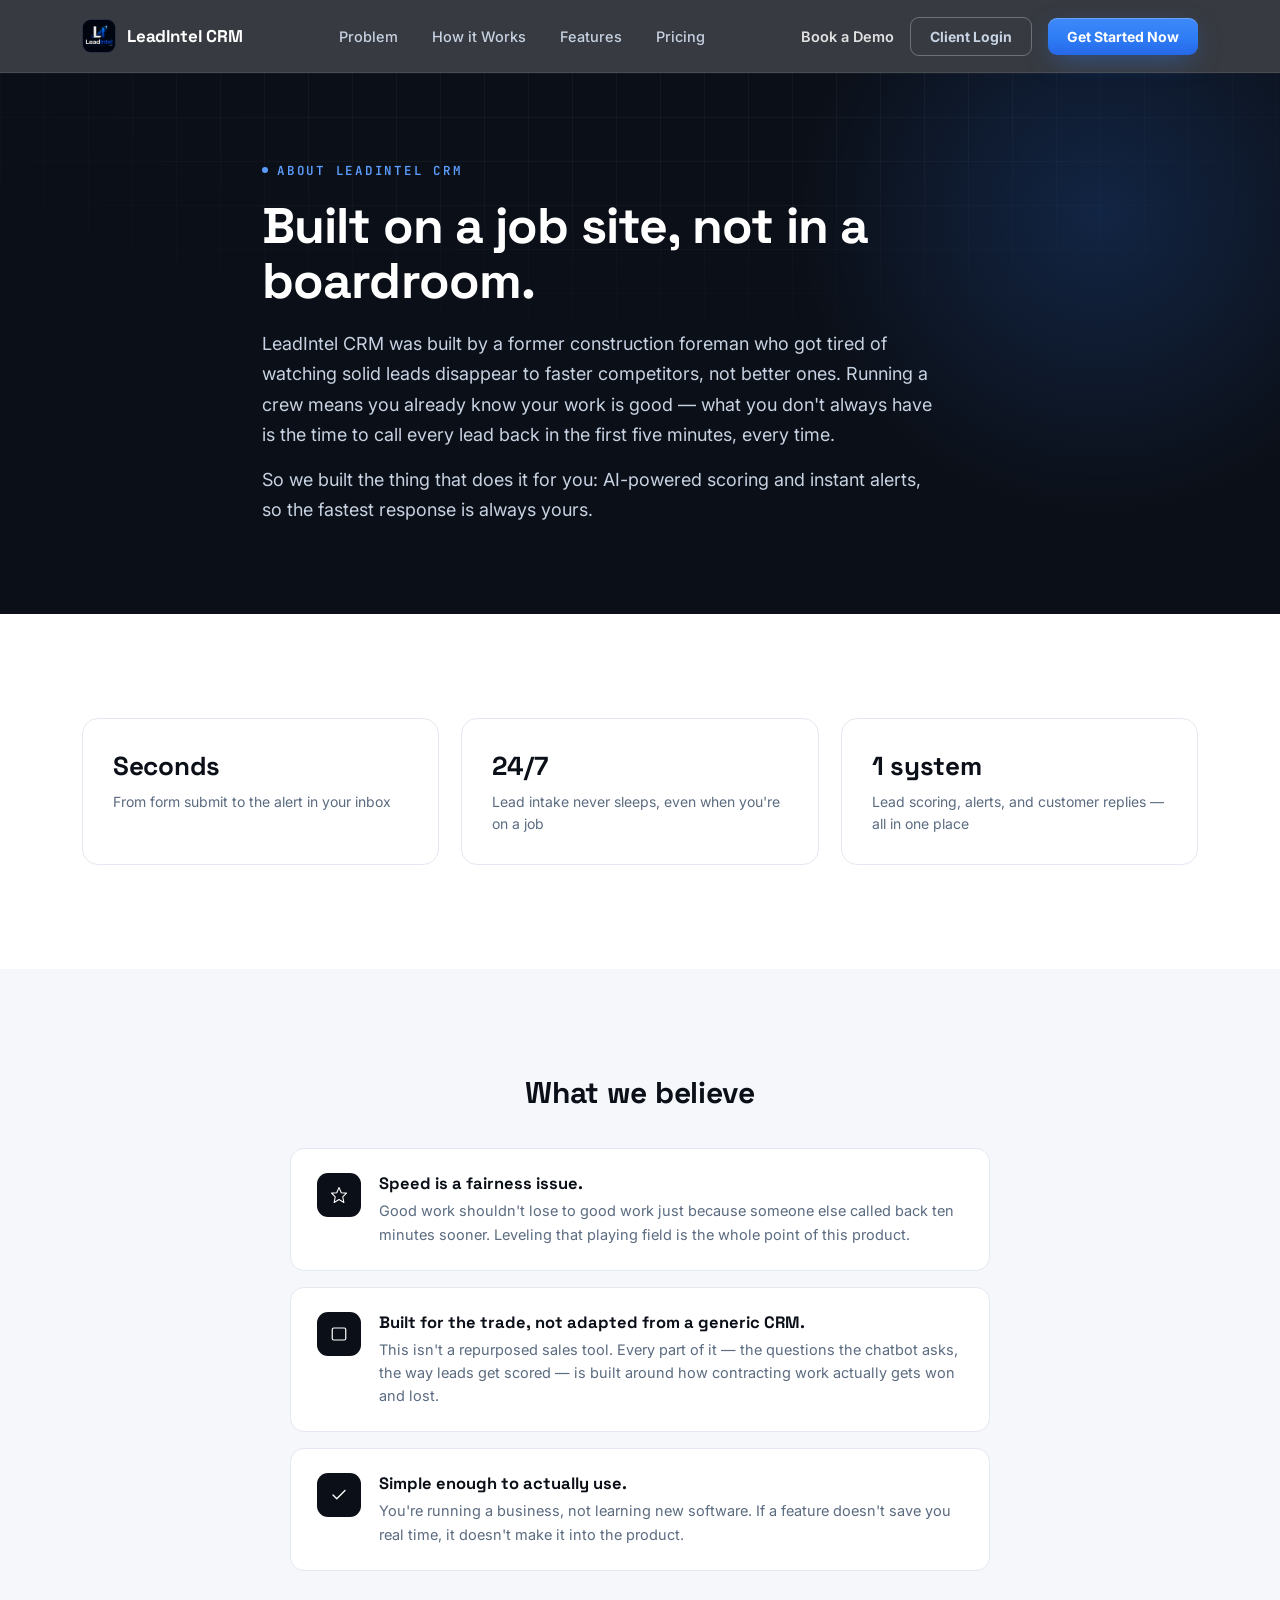
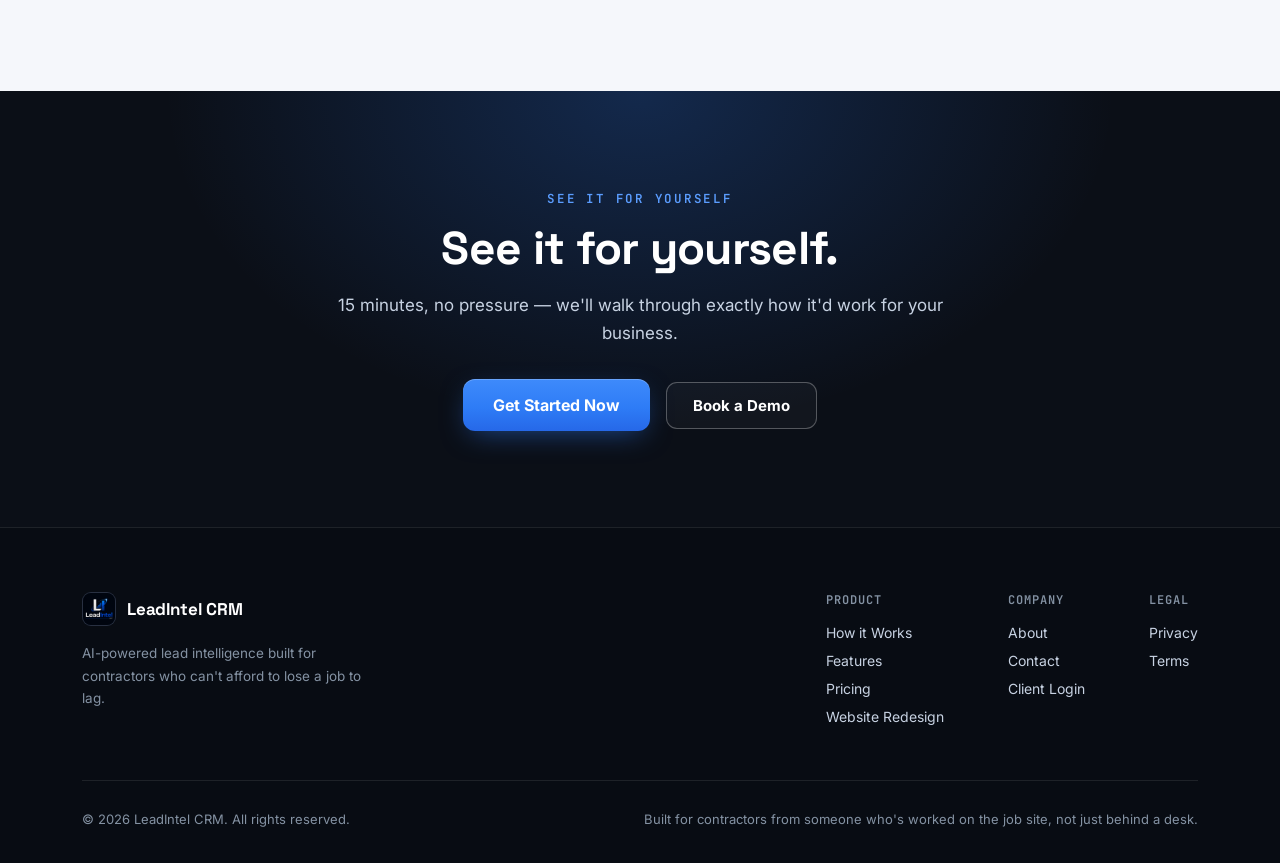
==== about.html @ f2f4a40e "Correct about.html stats; give Calendly buttons their real URL about.html led with "< 8 sec — averag" ====
<!DOCTYPE html>
<html lang="en">
<head>
<meta charset="UTF-8">
<meta name="viewport" content="width=device-width, initial-scale=1.0">
<title>About — LeadIntel CRM</title>
<meta name="description" content="LeadIntel CRM was built by a former construction foreman — AI-powered lead scoring and instant alerts, so the fastest response is always yours.">
<link rel="icon" href="/favicon.ico" sizes="32x32">
<link rel="icon" type="image/png" sizes="32x32" href="/assets/favicon-32.png">
<link rel="icon" type="image/png" sizes="16x16" href="/assets/favicon-16.png">
<link rel="apple-touch-icon" sizes="180x180" href="/assets/apple-touch-icon.png">
<link rel="preconnect" href="https://fonts.googleapis.com">
<link rel="preconnect" href="https://fonts.gstatic.com" crossorigin>
<link href="https://fonts.googleapis.com/css2?family=Space+Grotesk:wght@500;600;700&family=Inter:wght@400;500;600;700;800&family=JetBrains+Mono:wght@400;500;600&display=swap" rel="stylesheet">
<link rel="stylesheet" href="assets/styles.css">
<script>document.documentElement.classList.add('js');</script>
</head>
<body>

<!-- ============ NAV ============ -->
<nav class="nav">
  <div class="wrap nav-inner">
    <a href="index.html" class="brand">
      <span class="brand-mark"><img src="assets/logo.png" alt=""></span>
      LeadIntel CRM
    </a>
    <div class="nav-links">
      <a href="index.html#problem">Problem</a>
      <a href="index.html#how-it-works">How it Works</a>
      <a href="index.html#features">Features</a>
      <a href="pricing.html">Pricing</a>
    </div>
    <div class="nav-cta">
      <a class="ghost-link js-book-demo" href="https://calendly.com/juneflows26/30min">Book a Demo</a>
      <a class="btn btn-outline-nav btn-sm" href="login.html">Client Login</a>
      <a class="btn btn-primary btn-sm" href="index.html#get-started">Get Started Now</a>
      <button class="nav-burger" id="navBurger" aria-label="Menu" aria-expanded="false" aria-controls="mobileMenu">
        <span></span><span></span><span></span>
      </button>
    </div>
  </div>
</nav>
<div class="mobile-menu" id="mobileMenu">
  <a href="index.html#problem">Problem</a>
  <a href="index.html#how-it-works">How it Works</a>
  <a href="index.html#features">Features</a>
  <a href="pricing.html">Pricing</a>
  <a href="about.html">About</a>
  <a href="contact.html">Contact</a>
  <a class="btn btn-outline-nav" href="login.html">Client Login</a>
  <a class="btn btn-primary" href="index.html#get-started">Get Started Now</a>
</div>

<!-- ============ PAGE HERO ============ -->
<header class="page-hero">
  <div class="hero-glow"></div>
  <div class="wrap" style="max-width:820px;">
    <div class="eyebrow enter" style="--enter-delay:0s;"><span class="dot"></span> ABOUT LEADINTEL CRM</div>
    <h1 class="enter" style="--enter-delay:.1s;">Built on a job site, not in a boardroom.</h1>
    <p class="enter" style="--enter-delay:.2s;">LeadIntel CRM was built by a former construction foreman who got tired of watching solid leads disappear to faster competitors, not better ones. Running a crew means you already know your work is good — what you don't always have is the time to call every lead back in the first five minutes, every time.</p>
    <p class="enter" style="--enter-delay:.3s;">So we built the thing that does it for you: AI-powered scoring and instant alerts, so the fastest response is always yours.</p>
  </div>
</header>

<!-- ============ STATS ============ -->
<section>
  <div class="wrap">
    <div class="stat-grid" data-reveal-stagger>
      <div class="stat-card" data-reveal>
        <b>Seconds</b>
        <span>From form submit to the alert in your inbox</span>
      </div>
      <div class="stat-card" data-reveal>
        <b>24/7</b>
        <span>Lead intake never sleeps, even when you're on a job</span>
      </div>
      <div class="stat-card" data-reveal>
        <b>1 system</b>
        <span>Lead scoring, alerts, and customer replies — all in one place</span>
      </div>
    </div>
  </div>
</section>

<!-- ============ VALUES ============ -->
<section class="section-mist">
  <div class="wrap">
    <div class="vals">
      <h2 data-reveal>What we believe</h2>
      <div data-reveal-stagger>
        <div class="val-item" data-reveal>
          <div class="ico"><svg width="18" height="18" viewBox="0 0 24 24" fill="none"><path d="M12 2L15 9L22 9.5L17 14.5L18.5 22L12 18L5.5 22L7 14.5L2 9.5L9 9L12 2Z" stroke="white" stroke-width="1.4" stroke-linejoin="round"/></svg></div>
          <div>
            <h3>Speed is a fairness issue.</h3>
            <p>Good work shouldn't lose to good work just because someone else called back ten minutes sooner. Leveling that playing field is the whole point of this product.</p>
          </div>
        </div>
        <div class="val-item" data-reveal>
          <div class="ico"><svg width="18" height="18" viewBox="0 0 24 24" fill="none"><rect x="3" y="4" width="18" height="16" rx="2" stroke="white" stroke-width="1.6"/></svg></div>
          <div>
            <h3>Built for the trade, not adapted from a generic CRM.</h3>
            <p>This isn't a repurposed sales tool. Every part of it — the questions the chatbot asks, the way leads get scored — is built around how contracting work actually gets won and lost.</p>
          </div>
        </div>
        <div class="val-item" data-reveal>
          <div class="ico"><svg width="18" height="18" viewBox="0 0 24 24" fill="none"><path d="M4 12L9 17L20 6" stroke="white" stroke-width="1.8" stroke-linecap="round" stroke-linejoin="round"/></svg></div>
          <div>
            <h3>Simple enough to actually use.</h3>
            <p>You're running a business, not learning new software. If a feature doesn't save you real time, it doesn't make it into the product.</p>
          </div>
        </div>
      </div>
    </div>
  </div>
</section>

<!-- ============ FINAL CTA ============ -->
<section class="final-cta">
  <div class="wrap final-cta-inner" data-reveal>
    <div class="eyebrow">SEE IT FOR YOURSELF</div>
    <h2>See it for yourself.</h2>
    <p>15 minutes, no pressure — we'll walk through exactly how it'd work for your business.</p>
    <div class="hero-actions">
      <a class="btn btn-primary btn-lg" href="index.html#get-started">Get Started Now</a>
      <a class="btn btn-outline-light js-book-demo" href="https://calendly.com/juneflows26/30min">Book a Demo</a>
    </div>
  </div>
</section>

<!-- ============ FOOTER ============ -->
<footer>
  <div class="wrap">
    <div class="foot-top">
      <div class="foot-brand">
        <a href="index.html" class="brand">
          <span class="brand-mark"><img src="assets/logo.png" alt=""></span>
          LeadIntel CRM
        </a>
        <p>AI-powered lead intelligence built for contractors who can't afford to lose a job to lag.</p>
      </div>
      <div class="foot-cols">
        <div class="foot-col">
          <h4>Product</h4>
          <a href="index.html#how-it-works">How it Works</a>
          <a href="index.html#features">Features</a>
          <a href="pricing.html">Pricing</a>
          <a href="web-design.html">Website Redesign</a>
        </div>
        <div class="foot-col">
          <h4>Company</h4>
          <a href="about.html">About</a>
          <a href="contact.html">Contact</a>
          <a href="login.html">Client Login</a>
        </div>
        <div class="foot-col">
          <h4>Legal</h4>
          <a href="privacy.html">Privacy</a>
          <a href="terms.html">Terms</a>
        </div>
      </div>
    </div>
    <div class="foot-bottom">
      <span>© 2026 LeadIntel CRM. All rights reserved.</span>
      <span>Built for contractors from someone who's worked on the job site, not just behind a desk.</span>
    </div>
  </div>
</footer>

<script src="assets/site.js"></script>
<!-- Tidio chat widget -->
<script src="//code.tidio.co/opsn03cw9tkrzokscy7fgiyd3vhnk13o.js" async></script>
</body>
</html>
---- assets/styles.css ----
/* ============================================================
   LeadIntel CRM — Shared Design System
   One stylesheet for every page. Edit tokens here, change the
   whole site.
   ============================================================ */

/* ---------- Tokens ---------- */
:root{
  /* palette — evolved charcoal + electric blue */
  --ink:#0B0F17;            /* deep navy-charcoal (hero, footer, nav) */
  --ink-2:#0E1522;          /* raised dark surface */
  --ink-3:#131C2E;          /* card on dark */
  --slate:#26303F;
  --slate-soft:#4A5568;

  --blue:#2E7CF6;           /* primary accent */
  --blue-bright:#5B9DFF;    /* accent on dark */
  --blue-deep:#1D5FD6;
  --green:#22B085;
  --red:#D64545;

  --paper:#FFFFFF;
  --mist:#F5F7FB;           /* light section break */
  --line:#E4E8F0;
  --line-soft:#EEF1F6;
  --muted:#5B6B80;
  --muted-soft:#8492A3;
  --dark-text:#C7D2E2;      /* body text on dark */
  --dark-line:rgba(255,255,255,0.09);

  --display:'Space Grotesk', sans-serif;
  --body:'Inter', sans-serif;
  --mono:'JetBrains Mono', monospace;

  --container:1180px;
  --radius:14px;
  --radius-sm:10px;

  --shadow-card:0 20px 44px -24px rgba(11,15,23,0.20);
  --shadow-card-hover:0 30px 60px -26px rgba(11,15,23,0.30);
  --glow-blue:0 8px 28px -8px rgba(46,124,246,0.55);

  --ease:cubic-bezier(.22,.61,.36,1);
  --ease-spring:cubic-bezier(.34,1.4,.44,1);
}

/* ---------- Base ---------- */
*{margin:0;padding:0;box-sizing:border-box;}
html{scroll-behavior:smooth;-webkit-text-size-adjust:100%;}
body{
  font-family:var(--body);
  color:var(--ink);
  background:var(--paper);
  -webkit-font-smoothing:antialiased;
  overflow-x:hidden;
}
img,svg{display:block;max-width:100%;}
a{color:inherit;text-decoration:none;}
button{font-family:inherit;cursor:pointer;border:none;background:none;color:inherit;}
ul{list-style:none;}

:focus-visible{
  outline:2px solid var(--blue);
  outline-offset:3px;
  border-radius:4px;
}

::selection{background:rgba(46,124,246,0.22);}

.wrap{max-width:var(--container);margin:0 auto;padding:0 32px;}
@media (max-width:640px){ .wrap{padding:0 20px;} }

.eyebrow{
  font-family:var(--mono);
  font-size:12.5px;
  font-weight:600;
  letter-spacing:0.14em;
  text-transform:uppercase;
  display:inline-flex;
  align-items:center;
  gap:9px;
}
.eyebrow .dot{width:6px;height:6px;border-radius:50%;background:currentColor;flex-shrink:0;}

/* ============================================================
   MOTION SYSTEM
   [data-reveal] fades/rises in when scrolled into view.
   Parents with [data-reveal-stagger] cascade their children.
   Everything stays visible if JS is missing or motion reduced.
   ============================================================ */
html.js [data-reveal]{
  opacity:0;
  transform:translateY(36px);
  transition:opacity .9s var(--ease), transform .9s var(--ease);
  transition-delay:var(--reveal-delay, 0s);
  will-change:opacity, transform;
}
/* directional variants for choreographed sections */
html.js [data-reveal="left"]{transform:translateX(-48px);}
html.js [data-reveal="right"]{transform:translateX(48px);}
html.js [data-reveal="zoom"]{transform:translateY(26px) scale(0.94);}
html.js [data-reveal="fade"]{transform:none;}
html.js [data-reveal].is-in{
  opacity:1;
  transform:none;
  will-change:auto;
}

/* hero entrance: plays on load, no observer needed */
html.js .enter{
  opacity:0;
  transform:translateY(26px);
  filter:blur(10px);
  animation:enterUp .95s var(--ease) forwards;
  animation-delay:var(--enter-delay, 0s);
}
@keyframes enterUp{ to{opacity:1;transform:none;filter:blur(0);} }

/* thin reading-progress line above the nav (index) */
.scroll-progress{
  position:fixed;top:0;left:0;right:0;height:2.5px;z-index:120;
  background:linear-gradient(90deg, var(--blue-bright), var(--blue));
  transform:scaleX(0);transform-origin:left;
  pointer-events:none;
}

@media (prefers-reduced-motion: reduce){
  *{animation-duration:0.01ms !important;animation-iteration-count:1 !important;transition-duration:0.01ms !important;scroll-behavior:auto !important;}
  html.js [data-reveal]{opacity:1;transform:none;}
  html.js .enter{opacity:1;transform:none;filter:none;animation:none;}
  .scroll-progress{display:none;}
}

/* ============================================================
   NAV — dark glass bar, consistent on every page
   ============================================================ */
.nav{
  position:sticky;top:0;z-index:100;
  background:rgba(11,15,23,0.82);
  -webkit-backdrop-filter:blur(14px);
  backdrop-filter:blur(14px);
  border-bottom:1px solid var(--dark-line);
  transition:background .3s var(--ease), box-shadow .3s var(--ease);
}
.nav.is-scrolled{
  background:rgba(11,15,23,0.94);
  box-shadow:0 12px 32px -18px rgba(0,0,0,0.6);
}
.nav-inner{display:flex;align-items:center;justify-content:space-between;height:72px;gap:20px;}

.brand{
  display:flex;align-items:center;gap:11px;
  font-family:var(--display);font-weight:700;font-size:17px;color:#fff;
  letter-spacing:-0.01em;
  white-space:nowrap;
}
@media (max-width:430px){
  .brand{font-size:15px;gap:8px;}
  .nav-cta{gap:10px;}
  .nav-cta .btn-sm{padding:9px 13px;font-size:13px;}
}
.brand-mark{
  width:34px;height:34px;border-radius:9px;
  background:var(--ink-3);
  border:1px solid var(--dark-line);
  overflow:hidden;flex-shrink:0;
  transition:transform .3s var(--ease-spring);
}
.brand:hover .brand-mark{transform:rotate(-4deg) scale(1.05);}
.brand-mark img{width:100%;height:100%;object-fit:cover;object-position:25% 20%;}

.nav-links{display:none;gap:34px;font-size:14.5px;font-weight:500;color:var(--dark-text);}
@media (min-width:840px){ .nav-links{display:flex;} }
.nav-links a{position:relative;padding:4px 0;transition:color .2s;}
.nav-links a:hover{color:#fff;}
.nav-links a::after{
  content:'';position:absolute;left:0;bottom:-3px;height:2px;width:100%;
  background:var(--blue-bright);border-radius:2px;
  transform:scaleX(0);transform-origin:left;
  transition:transform .3s var(--ease);
}
.nav-links a:hover::after{transform:scaleX(1);}

.nav-cta{display:flex;align-items:center;gap:16px;}
.nav-cta .ghost-link{font-size:14.5px;font-weight:600;color:#fff;display:none;opacity:.85;transition:opacity .2s;}
.nav-cta .ghost-link:hover{opacity:1;}
@media (min-width:960px){ .nav-cta .ghost-link{display:inline;} }
/* Hidden on small screens like .nav-links — it lives in the mobile menu there. */
.nav-cta .btn-outline-nav{display:none;}
@media (min-width:840px){ .nav-cta .btn-outline-nav{display:inline-flex;} }

/* mobile menu */
.nav-burger{
  display:flex;flex-direction:column;justify-content:center;gap:5px;
  width:40px;height:40px;padding:9px;border-radius:9px;
  transition:background .2s;
}
.nav-burger:hover{background:rgba(255,255,255,0.06);}
@media (min-width:840px){ .nav-burger{display:none;} }
.nav-burger span{
  display:block;height:2px;border-radius:2px;background:#fff;
  transition:transform .3s var(--ease), opacity .2s;
}
.nav-burger.is-open span:nth-child(1){transform:translateY(7px) rotate(45deg);}
.nav-burger.is-open span:nth-child(2){opacity:0;}
.nav-burger.is-open span:nth-child(3){transform:translateY(-7px) rotate(-45deg);}

.mobile-menu{
  display:none;
  position:fixed;top:72px;left:0;right:0;z-index:99;
  background:rgba(11,15,23,0.97);
  -webkit-backdrop-filter:blur(14px);
  backdrop-filter:blur(14px);
  border-bottom:1px solid var(--dark-line);
  padding:10px 20px 24px;
}
.mobile-menu.is-open{display:block;animation:menuDrop .3s var(--ease);}
@keyframes menuDrop{from{opacity:0;transform:translateY(-8px);}to{opacity:1;transform:none;}}
.mobile-menu a{
  display:block;padding:14px 4px;
  font-size:16px;font-weight:600;color:var(--dark-text);
  border-bottom:1px solid var(--dark-line);
  transition:color .2s;
}
.mobile-menu a:hover{color:#fff;}
.mobile-menu .btn{margin-top:18px;width:100%;}
/* Keep the outline unbroken — .mobile-menu a's divider would recolor it. */
.mobile-menu .btn-outline-nav{border-bottom-color:rgba(255,255,255,0.28);}
@media (min-width:840px){ .mobile-menu{display:none !important;} }

/* ============================================================
   BUTTONS
   ============================================================ */
.btn{
  display:inline-flex;align-items:center;justify-content:center;gap:8px;
  font-family:var(--body);font-weight:700;font-size:15px;
  padding:13px 26px;border-radius:11px;
  white-space:nowrap;
  position:relative;overflow:hidden;
  transition:transform .25s var(--ease-spring), box-shadow .25s var(--ease), background .2s var(--ease), border-color .2s var(--ease), color .2s var(--ease);
}
.btn-primary{
  background:linear-gradient(180deg, #3E8AFB 0%, var(--blue) 55%, #2668E8 100%);
  color:#fff;
  box-shadow:inset 0 1px 0 rgba(255,255,255,0.22), var(--glow-blue);
}
.btn-primary:hover{
  transform:translateY(-2px);
  box-shadow:inset 0 1px 0 rgba(255,255,255,0.22), 0 14px 34px -10px rgba(46,124,246,0.65);
}
.btn-primary:active{transform:translateY(0);}
/* sheen sweep on hover */
.btn-primary::after{
  content:'';position:absolute;top:0;bottom:0;left:-70%;width:45%;
  background:linear-gradient(100deg, transparent, rgba(255,255,255,0.28), transparent);
  transform:skewX(-18deg);
  transition:left .55s var(--ease);
  pointer-events:none;
}
.btn-primary:hover::after{left:130%;}

.btn-outline-light{
  background:rgba(255,255,255,0.03);
  border:1.5px solid rgba(255,255,255,0.28);color:#fff;
}
.btn-outline-light:hover{border-color:#fff;background:rgba(255,255,255,0.08);transform:translateY(-2px);}

/* Nav-weight outline: reads above the plain nav links, below the primary CTA. */
.btn-outline-nav{
  background:transparent;
  border:1.5px solid rgba(255,255,255,0.28);color:var(--dark-text);
}
.btn-outline-nav:hover{border-color:#fff;color:#fff;transform:translateY(-2px);}

.btn-outline{
  background:transparent;border:1.5px solid var(--line);color:var(--ink);
}
.btn-outline:hover{border-color:var(--ink);background:var(--mist);transform:translateY(-2px);}

.btn-sm{padding:10px 19px;font-size:14px;border-radius:9px;}
.btn-lg{padding:16px 30px;font-size:16px;border-radius:12px;}

/* ============================================================
   HERO (index) + PAGE HERO (subpages)
   ============================================================ */
.hero{
  background:var(--ink);
  position:relative;overflow:hidden;
  padding:92px 0 0;
}
.hero::before{ /* faint technical grid */
  content:'';position:absolute;inset:0;
  background-image:
    linear-gradient(rgba(255,255,255,0.04) 1px, transparent 1px),
    linear-gradient(90deg, rgba(255,255,255,0.04) 1px, transparent 1px);
  background-size:44px 44px;
  -webkit-mask-image:radial-gradient(ellipse 85% 65% at 50% 0%, black 35%, transparent 78%);
  mask-image:radial-gradient(ellipse 85% 65% at 50% 0%, black 35%, transparent 78%);
  pointer-events:none;
}
.hero-glow{
  position:absolute;top:-180px;right:-140px;
  width:640px;height:640px;border-radius:50%;
  background:radial-gradient(circle, rgba(46,124,246,0.20), transparent 68%);
  pointer-events:none;
  animation:glowDrift 14s ease-in-out infinite alternate;
}
.hero-glow.two{
  top:auto;right:auto;bottom:-260px;left:-180px;
  width:560px;height:560px;
  background:radial-gradient(circle, rgba(46,124,246,0.10), transparent 68%);
  animation-delay:-7s;
}
@keyframes glowDrift{
  from{transform:translate3d(0,0,0) scale(1);}
  to{transform:translate3d(-36px,28px,0) scale(1.07);}
}

.hero-inner{
  position:relative;z-index:2;
  display:grid;grid-template-columns:1.05fr 0.95fr;
  gap:56px;align-items:center;
  padding-bottom:92px;
}
@media (max-width:980px){
  .hero-inner{grid-template-columns:1fr;gap:52px;padding-bottom:60px;}
}

.hero-eyebrow{color:var(--blue-bright);margin-bottom:24px;}
.hero-logo{height:84px;width:auto;margin-bottom:26px;}

.hero h1{
  font-family:var(--display);font-weight:700;color:#fff;
  font-size:clamp(36px, 5.2vw, 60px);
  line-height:1.04;letter-spacing:-0.02em;
  max-width:640px;
}
.hero h1 em{
  font-style:normal;
  background:linear-gradient(92deg, var(--blue-bright), var(--blue) 70%);
  -webkit-background-clip:text;background-clip:text;
  -webkit-text-fill-color:transparent;color:transparent;
}
.hero-sub{
  margin-top:24px;font-size:18px;line-height:1.65;
  color:var(--dark-text);max-width:520px;
}
.hero-actions{margin-top:36px;display:flex;align-items:center;gap:16px;flex-wrap:wrap;}
.hero-note{margin-top:18px;font-size:13px;color:var(--muted-soft);font-family:var(--mono);line-height:1.6;}

.hero-stats{
  display:flex;gap:38px;margin-top:50px;padding-top:30px;
  border-top:1px solid var(--dark-line);
  max-width:560px;flex-wrap:wrap;
}
@media (max-width:480px){ .hero-stats{gap:26px;} }
.hero-stat b{
  display:block;font-family:var(--display);font-size:27px;
  color:#fff;font-weight:700;letter-spacing:-0.01em;
}
.hero-stat span{font-size:12.5px;color:var(--muted-soft);}

/* subpage hero */
.page-hero{
  background:var(--ink);
  position:relative;overflow:hidden;
  padding:84px 0 88px;
}
.page-hero::before{
  content:'';position:absolute;inset:0;
  background-image:
    linear-gradient(rgba(255,255,255,0.035) 1px, transparent 1px),
    linear-gradient(90deg, rgba(255,255,255,0.035) 1px, transparent 1px);
  background-size:44px 44px;
  -webkit-mask-image:radial-gradient(ellipse 85% 70% at 50% 0%, black 30%, transparent 80%);
  mask-image:radial-gradient(ellipse 85% 70% at 50% 0%, black 30%, transparent 80%);
  pointer-events:none;
}
.page-hero .wrap{position:relative;z-index:2;}
.page-hero .eyebrow{color:var(--blue-bright);margin-bottom:20px;}
.page-hero h1{
  font-family:var(--display);font-weight:700;color:#fff;
  font-size:clamp(32px,4.6vw,50px);line-height:1.1;letter-spacing:-0.018em;
}
.page-hero p{margin-top:20px;font-size:18px;color:var(--dark-text);line-height:1.7;max-width:680px;}
.page-hero p + p{margin-top:14px;}
.page-hero.center{text-align:center;}
.page-hero.center p{margin-left:auto;margin-right:auto;max-width:560px;}
.page-hero.overlap{padding-bottom:128px;} /* room for cards pulled up over the edge */

/* ============================================================
   LIVE LEAD TICKER (hero signature element)
   ============================================================ */
.ticker-card{
  background:linear-gradient(180deg, #0D1626 0%, #0B1220 100%);
  border:1px solid var(--dark-line);
  border-radius:18px;padding:24px;
  box-shadow:0 40px 80px -28px rgba(0,0,0,0.6), inset 0 1px 0 rgba(255,255,255,0.05);
  position:relative;
  animation:tickerFloat 7s ease-in-out infinite;
}
@keyframes tickerFloat{
  0%,100%{transform:translateY(0);}
  50%{transform:translateY(-9px);}
}
@media (prefers-reduced-motion: reduce){ .ticker-card{animation:none;} }

.ticker-head{display:flex;align-items:center;justify-content:space-between;margin-bottom:18px;}
.ticker-head .label{
  font-family:var(--mono);font-size:12px;letter-spacing:0.08em;
  color:var(--muted-soft);text-transform:uppercase;
}
.ticker-head .live{
  display:flex;align-items:center;gap:7px;
  font-family:var(--mono);font-size:11.5px;color:var(--green);
}
.ticker-head .live .ld{
  width:6px;height:6px;border-radius:50%;background:var(--green);
  animation:pulseLive 1.6s infinite;
}
@keyframes pulseLive{0%,100%{opacity:1;}50%{opacity:0.25;}}

.lead-row{
  display:flex;align-items:center;gap:14px;
  background:rgba(255,255,255,0.035);
  border:1px solid rgba(255,255,255,0.07);
  border-radius:12px;padding:14px 16px;margin-bottom:10px;
  transition:border-color .3s, background .3s;
}
.lead-row:hover{border-color:rgba(91,157,255,0.35);background:rgba(46,124,246,0.06);}
.lead-row:last-of-type{margin-bottom:0;}
.lead-avatar{
  width:38px;height:38px;border-radius:10px;
  background:var(--slate);
  display:flex;align-items:center;justify-content:center;
  font-family:var(--mono);font-size:12px;font-weight:600;color:#fff;
  flex-shrink:0;
}
.lead-info{flex:1;min-width:0;}
.lead-info .nm{font-size:14px;font-weight:600;color:#fff;}
.lead-info .jb{font-size:12.5px;color:var(--muted-soft);margin-top:2px;}
.lead-score{
  font-family:var(--mono);font-size:12.5px;font-weight:600;
  padding:5px 10px;border-radius:7px;flex-shrink:0;
  transition:background .4s, color .4s;
}
.score-hot{background:rgba(46,124,246,0.18);color:var(--blue-bright);}
.score-warm{background:rgba(34,176,133,0.16);color:var(--green);}
.score-pending{background:rgba(255,255,255,0.08);color:var(--muted-soft);}

.ticker-foot{
  display:flex;align-items:center;justify-content:space-between;
  margin-top:16px;padding-top:16px;border-top:1px solid var(--dark-line);
}
.ticker-foot .ttl{font-family:var(--mono);font-size:11.5px;color:var(--muted-soft);}
.ticker-foot .clk{font-family:var(--mono);font-size:13px;color:var(--blue-bright);font-weight:600;}

/* ============================================================
   SECTIONS
   ============================================================ */
section{padding:104px 0;}
@media (max-width:780px){ section{padding:72px 0;} }

.sec-head{max-width:700px;margin-bottom:60px;}
.sec-head .eyebrow{color:var(--blue-deep);margin-bottom:16px;}
.sec-head .eyebrow::before{
  content:'';width:26px;height:1.5px;border-radius:1px;
  background:currentColor;opacity:.55;flex-shrink:0;
}
.sec-head h2{
  font-family:var(--display);font-weight:700;
  font-size:clamp(29px,3.8vw,42px);
  letter-spacing:-0.015em;color:var(--ink);line-height:1.12;
}
.sec-head p{margin-top:16px;font-size:16.5px;color:var(--muted);line-height:1.65;max-width:580px;}
.sec-head.center{margin-left:auto;margin-right:auto;text-align:center;}
.sec-head.center p{margin-left:auto;margin-right:auto;}

.section-mist{background:var(--mist);}

/* ============================================================
   PROBLEM — leaky lead flow
   ============================================================ */
.leak-flow{display:flex;align-items:stretch;gap:0;margin-top:8px;}
@media (max-width:900px){ .leak-flow{flex-direction:column;gap:14px;} }

.leak-step{
  flex:1;
  background:#fff;border:1px solid var(--line);border-radius:var(--radius);
  padding:28px 24px;position:relative;
  transition:box-shadow .35s var(--ease), transform .35s var(--ease), border-color .35s;
}
.leak-step:hover{
  box-shadow:var(--shadow-card-hover);
  transform:translateY(-5px);
  border-color:#D5DCE8;
}
.leak-step .num{
  font-family:var(--mono);font-size:12px;color:var(--muted-soft);
  margin-bottom:14px;letter-spacing:0.05em;
}
.leak-step h3{font-family:var(--display);font-size:16.5px;font-weight:700;color:var(--ink);margin-bottom:8px;}
.leak-step p{font-size:14px;color:var(--muted);line-height:1.55;}
.leak-step .chip{
  display:inline-flex;align-items:center;gap:6px;
  font-family:var(--mono);font-size:11px;font-weight:600;
  padding:4px 9px;border-radius:6px;margin-top:14px;
}
.chip-fresh{background:rgba(34,176,133,0.12);color:var(--green);}
.chip-delayed{background:rgba(46,124,246,0.12);color:var(--blue-deep);}
.chip-cold{background:rgba(214,69,69,0.10);color:var(--red);}
.chip-lost{background:rgba(11,15,23,0.08);color:var(--slate);}

.leak-arrow{
  display:flex;align-items:center;justify-content:center;
  flex-shrink:0;width:46px;color:var(--muted-soft);
}
@media (max-width:900px){
  .leak-arrow{width:auto;height:18px;transform:rotate(90deg);margin:0 auto;}
}

.leak-result{
  margin-top:44px;
  background:var(--ink);border-radius:16px;
  padding:30px 34px;
  display:flex;align-items:center;gap:22px;flex-wrap:wrap;
  position:relative;overflow:hidden;
}
.leak-result::before{
  content:'';position:absolute;top:-80px;right:-60px;width:280px;height:280px;border-radius:50%;
  background:radial-gradient(circle, rgba(46,124,246,0.16), transparent 70%);pointer-events:none;
}
@media (max-width:560px){ .leak-result{padding:24px;} }
.leak-result .ico{
  width:50px;height:50px;border-radius:12px;
  background:rgba(46,124,246,0.15);
  display:flex;align-items:center;justify-content:center;flex-shrink:0;
}
.leak-result .txt b{display:block;color:#fff;font-family:var(--display);font-size:19px;font-weight:700;line-height:1.35;}
.leak-result .txt span{color:var(--muted-soft);font-size:14px;}

/* ============================================================
   HOW IT WORKS — timeline
   ============================================================ */
.timeline{margin-top:8px;position:relative;}
.timeline-track{
  position:absolute;left:27px;top:6px;bottom:6px;width:2px;
  background:var(--line);
  overflow:hidden;
}
.timeline-track::after{ /* progress line draws as steps activate */
  content:'';position:absolute;inset:0;
  background:linear-gradient(180deg, var(--blue-bright), var(--blue));
  transform:scaleY(var(--tl-progress, 0));
  transform-origin:top;
  transition:transform .6s var(--ease);
}
@media (max-width:680px){ .timeline-track{left:23px;} }

.tl-step{display:flex;gap:24px;padding:0 0 44px;position:relative;}
.tl-step:last-child{padding-bottom:0;}
.tl-node{
  width:56px;height:56px;border-radius:50%;
  background:#fff;border:2px solid var(--line);
  display:flex;align-items:center;justify-content:center;flex-shrink:0;
  font-family:var(--display);font-weight:700;font-size:18px;color:var(--slate-soft);
  position:relative;z-index:2;
  transition:border-color .4s var(--ease), color .4s, background .4s, box-shadow .4s;
}
@media (max-width:680px){ .tl-node{width:46px;height:46px;font-size:15px;} }
.tl-step.is-in .tl-node{
  border-color:var(--blue);color:var(--blue-deep);background:#EDF4FF;
  box-shadow:0 0 0 5px rgba(46,124,246,0.10);
}
.tl-content{
  flex:1;background:#fff;border:1px solid var(--line);border-radius:var(--radius);
  padding:22px 24px;margin-top:2px;
  display:flex;align-items:center;justify-content:space-between;gap:18px;flex-wrap:wrap;
  transition:box-shadow .4s var(--ease), border-color .4s;
}
.tl-step.is-in .tl-content{box-shadow:var(--shadow-card);border-color:#CBDCF9;}
.tl-content h3{font-family:var(--display);font-size:17.5px;font-weight:700;color:var(--ink);margin-bottom:5px;}
.tl-content p{font-size:14.5px;color:var(--muted);line-height:1.55;}
.tl-tag{
  font-family:var(--mono);font-size:11.5px;font-weight:600;
  padding:6px 12px;border-radius:7px;white-space:nowrap;flex-shrink:0;
}
.tl-tag.t1{background:rgba(11,15,23,0.07);color:var(--slate);}
.tl-tag.t2{background:rgba(46,124,246,0.13);color:var(--blue-deep);}
.tl-tag.t3{background:rgba(34,176,133,0.13);color:var(--green);}

/* ============================================================
   FEATURES
   ============================================================ */
.feat-grid{display:grid;grid-template-columns:repeat(3,1fr);gap:20px;}
@media (max-width:980px){ .feat-grid{grid-template-columns:repeat(2,1fr);} }
@media (max-width:640px){ .feat-grid{grid-template-columns:1fr;} }

.feat-card{
  background:#fff;border:1px solid var(--line);border-radius:16px;
  padding:30px 28px;position:relative;overflow:hidden;
  transition:transform .35s var(--ease), box-shadow .35s var(--ease), border-color .35s;
}
.feat-card::before{ /* top accent line, slides in on hover */
  content:'';position:absolute;top:0;left:0;right:0;height:3px;
  background:linear-gradient(90deg, var(--blue-bright), var(--blue));
  transform:scaleX(0);transform-origin:left;
  transition:transform .4s var(--ease);
}
.feat-card:hover{
  transform:translateY(-6px);
  box-shadow:var(--shadow-card-hover);
  border-color:#D5DCE8;
}
.feat-card:hover::before{transform:scaleX(1);}
.feat-card .ico-box{
  width:48px;height:48px;border-radius:12px;
  background:var(--ink);
  display:flex;align-items:center;justify-content:center;
  margin-bottom:20px;
  transition:transform .35s var(--ease-spring);
}
.feat-card:hover .ico-box{transform:scale(1.08) rotate(-3deg);}
.feat-card.accent .ico-box{background:linear-gradient(160deg, #3E8AFB, var(--blue-deep));box-shadow:var(--glow-blue);}
.feat-card h3{font-family:var(--display);font-size:17px;font-weight:700;color:var(--ink);margin-bottom:8px;}
.feat-card p{font-size:14.5px;color:var(--muted);line-height:1.6;}
.feat-card .tag-line{
  margin-top:18px;font-family:var(--mono);font-size:11.5px;color:var(--muted-soft);
  display:flex;align-items:center;gap:6px;
}

/* ============================================================
   FINAL CTA BAND (shared)
   ============================================================ */
.final-cta{
  background:var(--ink);position:relative;overflow:hidden;
  padding:96px 0;
}
.final-cta::before{
  content:'';position:absolute;left:50%;top:0;transform:translateX(-50%);
  width:960px;height:340px;
  background:radial-gradient(ellipse at top, rgba(46,124,246,0.24), transparent 70%);
  pointer-events:none;
}
.final-cta-inner{position:relative;z-index:2;text-align:center;max-width:700px;margin:0 auto;}
.final-cta .eyebrow{color:var(--blue-bright);}
.final-cta h2{
  font-family:var(--display);font-weight:700;color:#fff;
  font-size:clamp(29px,4.2vw,46px);line-height:1.1;letter-spacing:-0.015em;
  margin-top:16px;
}
.final-cta p{margin-top:18px;font-size:17px;color:var(--dark-text);line-height:1.65;}
.final-cta .hero-actions{justify-content:center;margin-top:32px;}

/* ============================================================
   SUBPAGE COMPONENTS
   ============================================================ */
/* stat cards (About) */
.stat-grid{display:grid;grid-template-columns:repeat(3,1fr);gap:22px;}
@media (max-width:780px){ .stat-grid{grid-template-columns:1fr;} }
.stat-card{
  background:#fff;border:1px solid var(--line);border-radius:16px;padding:30px;
  transition:transform .35s var(--ease), box-shadow .35s var(--ease);
}
.stat-card:hover{transform:translateY(-5px);box-shadow:var(--shadow-card);}
.stat-card b{
  display:block;font-family:var(--display);font-weight:700;font-size:26px;
  color:var(--ink);margin-bottom:8px;letter-spacing:-0.01em;
}
.stat-card span{font-size:14px;color:var(--muted);line-height:1.55;}

/* values list (About) */
.vals{max-width:700px;margin:0 auto;}
.vals h2{
  font-family:var(--display);font-weight:700;font-size:clamp(24px,3vw,30px);
  margin-bottom:36px;text-align:center;letter-spacing:-0.01em;
}
.val-item{
  display:flex;gap:18px;margin-bottom:16px;
  background:#fff;border:1px solid var(--line);border-radius:var(--radius);
  padding:24px 26px;
  transition:transform .3s var(--ease), box-shadow .3s var(--ease);
}
.val-item:hover{transform:translateX(6px);box-shadow:var(--shadow-card);}
.val-item .ico{
  width:44px;height:44px;border-radius:11px;background:var(--ink);flex-shrink:0;
  display:flex;align-items:center;justify-content:center;
}
.val-item h3{font-family:var(--display);font-size:16.5px;font-weight:700;margin-bottom:5px;}
.val-item p{font-size:14.5px;color:var(--muted);line-height:1.6;}

/* contact cards */
.contact-grid{
  display:grid;grid-template-columns:1fr 1fr;gap:24px;
  max-width:880px;margin:-64px auto 0;position:relative;z-index:5;
}
@media (max-width:780px){ .contact-grid{grid-template-columns:1fr;} }
.contact-card{
  background:#fff;border:1px solid var(--line);border-radius:18px;padding:38px 34px;
  box-shadow:var(--shadow-card);
  display:flex;flex-direction:column;
  transition:transform .35s var(--ease), box-shadow .35s var(--ease);
}
.contact-card:hover{transform:translateY(-5px);box-shadow:var(--shadow-card-hover);}
.contact-card .ico{
  width:50px;height:50px;border-radius:13px;background:var(--ink);
  display:flex;align-items:center;justify-content:center;margin-bottom:22px;
}
.contact-card.accent .ico{background:linear-gradient(160deg, #3E8AFB, var(--blue-deep));box-shadow:var(--glow-blue);}
.contact-card h3{font-family:var(--display);font-size:19px;font-weight:700;margin-bottom:10px;}
.contact-card p{font-size:14.5px;color:var(--muted);line-height:1.65;margin-bottom:26px;flex:1;}
.contact-card .btn{width:100%;}
.contact-note{max-width:680px;margin:52px auto 0;text-align:center;font-size:14px;color:var(--muted-soft);line-height:1.7;}

/* pricing */
.price-card{
  max-width:700px;margin:-64px auto 0;position:relative;z-index:5;
  background:#fff;border:1px solid var(--line);border-radius:20px;
  padding:48px 42px;box-shadow:var(--shadow-card-hover);
}
@media (max-width:560px){ .price-card{padding:32px 24px;} }
.price-row{display:flex;gap:22px;flex-wrap:wrap;margin-bottom:28px;}
.price-box{
  flex:1;min-width:220px;
  background:var(--mist);border:1px solid var(--line-soft);border-radius:14px;padding:26px;
  transition:border-color .3s, transform .3s var(--ease);
}
.price-box:hover{border-color:#CBDCF9;transform:translateY(-3px);}
.price-box .label{
  font-family:var(--mono);font-size:11.5px;letter-spacing:0.06em;text-transform:uppercase;
  color:var(--muted-soft);margin-bottom:10px;
}
.price-box .num{font-family:var(--display);font-weight:700;font-size:34px;color:var(--ink);letter-spacing:-0.01em;}
.price-box .num span{font-size:16px;font-weight:600;color:var(--muted);}
.price-box .desc{margin-top:9px;font-size:13.5px;color:var(--muted);line-height:1.55;}

.price-note{
  background:#EDF4FF;border:1px solid #CBDCF9;border-radius:12px;
  padding:18px 20px;font-size:14px;color:var(--slate);line-height:1.65;margin-bottom:28px;
}
.price-note b{color:var(--blue-deep);}

.price-list{margin:0 0 32px;}
.price-list li{
  display:flex;align-items:flex-start;gap:10px;
  font-size:14.5px;color:var(--slate);margin-bottom:12px;line-height:1.5;
}
.price-list li svg{flex-shrink:0;margin-top:2px;}

.price-cta{text-align:center;}
.price-cta .btn{width:100%;justify-content:center;padding:16px;}
.price-cta p{margin-top:12px;font-size:13px;color:var(--muted-soft);}

/* pricing tiers */
.tier-grid{
  display:grid;grid-template-columns:repeat(3,1fr);gap:22px;align-items:stretch;
  max-width:1080px;margin:-64px auto 0;position:relative;z-index:5;
}
@media (max-width:980px){ .tier-grid{grid-template-columns:1fr;max-width:520px;} }
.tier-card{
  display:flex;flex-direction:column;
  background:#fff;border:1px solid var(--line);border-radius:18px;
  padding:34px 30px;box-shadow:var(--shadow-card);
  position:relative;
  transition:transform .35s var(--ease), box-shadow .35s var(--ease), border-color .35s;
}
.tier-card:hover{transform:translateY(-6px);box-shadow:var(--shadow-card-hover);border-color:#D5DCE8;}
.tier-card.featured{
  border:1.5px solid var(--blue);
  box-shadow:var(--shadow-card-hover), 0 0 0 4px rgba(46,124,246,0.08);
}
.tier-badge{
  position:absolute;top:-13px;left:50%;transform:translateX(-50%);
  font-family:var(--mono);font-size:11px;font-weight:600;letter-spacing:0.08em;text-transform:uppercase;
  background:linear-gradient(180deg, #3E8AFB, var(--blue));color:#fff;
  padding:6px 14px;border-radius:100px;white-space:nowrap;
  box-shadow:var(--glow-blue);
}
.tier-name{font-family:var(--display);font-weight:700;font-size:21px;color:var(--ink);letter-spacing:-0.01em;}
.tier-fit{margin-top:7px;font-size:13.5px;color:var(--muted);line-height:1.5;}
.tier-price{margin:22px 0 24px;padding-bottom:24px;border-bottom:1px solid var(--line-soft);}
.tier-price .from{
  display:block;font-family:var(--mono);font-size:11.5px;letter-spacing:0.06em;text-transform:uppercase;
  color:var(--muted-soft);margin-bottom:6px;
}
.tier-price b{font-family:var(--display);font-weight:700;font-size:40px;color:var(--ink);letter-spacing:-0.015em;}
.tier-price .per{font-size:16px;font-weight:600;color:var(--muted);margin-left:2px;}
.tier-list{flex:1;margin-bottom:28px;}
.tier-list li{
  display:flex;align-items:flex-start;gap:10px;
  font-size:14px;color:var(--slate);margin-bottom:11px;line-height:1.5;
}
.tier-list li svg{flex-shrink:0;margin-top:2px;}
.tier-card .btn{width:100%;justify-content:center;}

.tier-enterprise{
  max-width:1080px;margin:26px auto 0;
  background:var(--ink);border-radius:16px;
  padding:30px 34px;
  display:flex;align-items:center;justify-content:space-between;gap:22px;flex-wrap:wrap;
  position:relative;overflow:hidden;
}
.tier-enterprise::before{
  content:'';position:absolute;top:-80px;right:-60px;width:280px;height:280px;border-radius:50%;
  background:radial-gradient(circle, rgba(46,124,246,0.16), transparent 70%);pointer-events:none;
}
@media (max-width:560px){ .tier-enterprise{padding:24px;} }
.tier-enterprise .txt{flex:1;min-width:240px;}
.tier-enterprise .txt b{display:block;color:#fff;font-family:var(--display);font-size:19px;font-weight:700;line-height:1.35;}
.tier-enterprise .txt span{display:block;margin-top:6px;color:var(--muted-soft);font-size:14px;line-height:1.6;}
.tier-enterprise .btn{position:relative;z-index:2;}

.tier-note{
  max-width:640px;margin:40px auto 0;text-align:center;
  font-size:14px;color:var(--muted-soft);line-height:1.7;
}

/* SMS opt-in page */
.optin-card{
  max-width:620px;margin:-64px auto 0;position:relative;z-index:5;
  background:#fff;border:1px solid var(--line);border-radius:20px;
  padding:44px 40px;box-shadow:var(--shadow-card-hover);
}
@media (max-width:560px){ .optin-card{padding:32px 22px;} }
.optin-intro{font-size:14.5px;color:var(--slate);line-height:1.7;margin-bottom:16px;}
.optin-intro b{color:var(--ink);}
.optin-card form{margin-top:26px;}

.consent-box{
  display:flex;align-items:flex-start;gap:13px;
  margin-top:22px;padding:18px 20px;
  background:#EDF4FF;border:1.5px solid #CBDCF9;border-radius:12px;
  cursor:pointer;
  transition:border-color .2s, box-shadow .2s;
}
.consent-box:hover{border-color:var(--blue);}
.consent-box:has(input:checked){border-color:var(--blue);box-shadow:0 0 0 3px rgba(46,124,246,0.14);}
.consent-box input{
  appearance:none;-webkit-appearance:none;
  width:20px;height:20px;flex-shrink:0;margin-top:2px;
  border:1.5px solid var(--blue-deep);border-radius:6px;background:#fff;
  cursor:pointer;position:relative;
  transition:background .2s, border-color .2s;
}
.consent-box input:checked{
  background:var(--blue);border-color:var(--blue);
}
.consent-box input:checked::after{
  content:'';position:absolute;left:5.5px;top:2px;width:5px;height:10px;
  border:solid #fff;border-width:0 2.5px 2.5px 0;transform:rotate(45deg);
}
.consent-box input:focus-visible{outline:2px solid var(--blue);outline-offset:2px;}
.consent-box span{font-size:14px;color:var(--slate);line-height:1.6;}

.optin-disclosure{
  margin-top:18px;font-size:12.5px;color:var(--muted-soft);line-height:1.7;text-align:center;
}
.optin-disclosure b{color:var(--muted);}
.optin-disclosure a{color:var(--blue-deep);text-decoration:underline;text-underline-offset:3px;transition:color .2s;}
.optin-disclosure a:hover{color:var(--blue);}

/* website redesign page */
.wd-included{
  max-width:640px;
  background:#fff;border:1px solid var(--line);border-radius:18px;
  padding:34px 32px 22px;box-shadow:var(--shadow-card);
}
@media (max-width:560px){ .wd-included{padding:26px 22px 14px;} }

.ba-grid{
  display:grid;grid-template-columns:1fr auto 1fr;gap:26px;align-items:center;
  max-width:1020px;margin:0 auto;
}
@media (max-width:900px){ .ba-grid{grid-template-columns:1fr;} }
.ba-card{
  background:#fff;border:1px solid var(--line);border-radius:18px;padding:26px;
  box-shadow:var(--shadow-card);
  transition:transform .35s var(--ease), box-shadow .35s var(--ease);
}
.ba-card:hover{transform:translateY(-5px);box-shadow:var(--shadow-card-hover);}
.ba-tag{
  display:inline-block;font-family:var(--mono);font-size:11px;font-weight:600;
  letter-spacing:0.08em;padding:6px 12px;border-radius:100px;margin-bottom:18px;
}
.ba-tag.before{background:rgba(214,69,69,0.10);color:var(--red);}
.ba-tag.after{background:rgba(34,176,133,0.13);color:var(--green);}
.ba-arrow{
  display:flex;align-items:center;justify-content:center;color:var(--blue);
}
@media (max-width:900px){ .ba-arrow{transform:rotate(90deg);} }

/* stylized placeholder canvases (clearly conceptual, no real imagery) */
.ba-canvas{
  border-radius:12px;overflow:hidden;border:1px solid var(--line);
  aspect-ratio:16/11;display:flex;flex-direction:column;
}
.ba-before{background:#EFEDE6;}
.ba-b-header{height:14%;background:#7A8570;}
.ba-b-hero{
  height:34%;background:#B8B29E;
  display:flex;flex-direction:column;align-items:center;justify-content:center;gap:4px;padding:0 12px;text-align:center;
}
.ba-b-title{font-family:'Times New Roman', serif;font-weight:700;font-size:clamp(11px,1.6vw,15px);color:#3E3A2E;letter-spacing:0.02em;}
.ba-b-sub{font-family:'Times New Roman', serif;font-size:clamp(9px,1.2vw,12px);color:#57523F;font-style:italic;}
.ba-b-row{display:flex;gap:6px;padding:8px 10px;}
.ba-b-row span{flex:1;height:34px;background:#D6D1BF;border:1px solid #C2BCA6;}
.ba-b-text{height:8px;background:#D6D1BF;margin:4px 10px 0;}
.ba-b-text.short{width:60%;}
.ba-after{background:var(--ink);}
.ba-a-nav{display:flex;align-items:center;justify-content:space-between;padding:9px 12px;border-bottom:1px solid var(--dark-line);}
.ba-a-logo{width:52px;height:9px;border-radius:3px;background:rgba(255,255,255,0.85);}
.ba-a-cta{width:58px;height:14px;border-radius:5px;background:var(--blue);}
.ba-a-hero{
  flex:1;display:flex;flex-direction:column;align-items:center;justify-content:center;gap:7px;padding:0 14px;text-align:center;
}
.ba-a-title{font-family:var(--display);font-weight:700;font-size:clamp(12px,1.8vw,17px);color:#fff;letter-spacing:-0.01em;}
.ba-a-sub{font-size:clamp(9px,1.2vw,12px);color:var(--dark-text);}
.ba-a-btn{
  font-size:clamp(9px,1.2vw,11.5px);font-weight:700;color:#fff;
  background:linear-gradient(180deg, #3E8AFB, var(--blue));
  padding:6px 14px;border-radius:7px;box-shadow:var(--glow-blue);
}
.ba-a-row{display:flex;gap:7px;padding:10px 12px;}
.ba-a-row span{flex:1;height:26px;border-radius:6px;background:rgba(255,255,255,0.07);border:1px solid var(--dark-line);}
.ba-note{margin-top:16px;font-size:13.5px;color:var(--muted);line-height:1.6;}
.ba-disclaimer{
  margin:34px auto 0;max-width:560px;text-align:center;
  font-family:var(--mono);font-size:12px;color:var(--muted-soft);line-height:1.7;
}

.wd-price{
  max-width:640px;margin:0 auto;text-align:center;
  background:#fff;border:1.5px solid #CBDCF9;border-radius:20px;
  padding:46px 40px;box-shadow:var(--shadow-card-hover), 0 0 0 4px rgba(46,124,246,0.06);
}
@media (max-width:560px){ .wd-price{padding:34px 24px;} }
.wd-price-num{margin:18px 0 16px;}
.wd-price-num .from{
  display:block;font-family:var(--mono);font-size:12px;letter-spacing:0.06em;text-transform:uppercase;
  color:var(--muted-soft);margin-bottom:8px;
}
.wd-price-num b{font-family:var(--display);font-weight:700;font-size:46px;color:var(--ink);letter-spacing:-0.015em;}
.wd-price p{font-size:14.5px;color:var(--muted);line-height:1.65;max-width:480px;margin:0 auto 14px;}
.wd-price .wd-bundle{
  background:#EDF4FF;border:1px solid #CBDCF9;border-radius:10px;
  padding:12px 16px;font-size:13.5px;color:var(--slate);margin-bottom:24px;
}

.faq{max-width:700px;margin:0 auto;}
.faq h2{
  font-family:var(--display);font-weight:700;font-size:clamp(24px,3vw,30px);
  margin-bottom:32px;text-align:center;letter-spacing:-0.01em;
}
.faq-item{
  background:#fff;border:1px solid var(--line);border-radius:var(--radius);
  padding:24px 26px;margin-bottom:14px;
  transition:box-shadow .3s var(--ease);
}
.faq-item:hover{box-shadow:var(--shadow-card);}
.faq-item h3{font-family:var(--display);font-size:16px;font-weight:700;margin-bottom:8px;}
.faq-item p{font-size:14.5px;color:var(--muted);line-height:1.65;}

/* ============================================================
   LEGAL / DOC PAGES
   ============================================================ */
.doc-hero{padding:72px 0 60px;}
.doc-hero .eyebrow{margin-bottom:16px;}
.doc-wrap{max-width:780px;margin:0 auto;padding:0 32px;}
@media (max-width:640px){ .doc-wrap{padding:0 20px;} }

.doc-body{padding:64px 0 96px;font-size:15.5px;line-height:1.8;color:var(--slate);}
.doc-body h2{
  font-family:var(--display);font-size:19px;font-weight:700;color:var(--ink);
  margin:40px 0 14px;padding-top:8px;
}
.doc-body h2:first-child{margin-top:0;padding-top:0;}
.doc-body p{margin-bottom:16px;}
.doc-body ul{margin:0 0 16px;padding-left:22px;list-style:disc;}
.doc-body li{margin-bottom:8px;}
.doc-body strong{color:var(--ink);}
.doc-body a{color:var(--blue-deep);text-decoration:underline;text-underline-offset:3px;transition:color .2s;}
.doc-body a:hover{color:var(--blue);}

.doc-updated{
  display:inline-flex;align-items:center;gap:8px;
  margin-top:16px;padding:7px 14px;border-radius:100px;
  background:rgba(255,255,255,0.06);border:1px solid var(--dark-line);
  font-family:var(--mono);font-size:12.5px;color:var(--dark-text);
}

.sms-box{
  background:var(--mist);border:1px solid var(--line);border-left:3px solid var(--blue);
  border-radius:12px;padding:24px 24px 8px;margin:20px 0 28px;
}
.sms-box .label{
  font-family:var(--mono);font-size:11.5px;letter-spacing:0.06em;text-transform:uppercase;
  color:var(--muted-soft);margin-bottom:12px;
}

/* ============================================================
   FOOTER (shared, full version on all pages)
   ============================================================ */
footer{background:#080C13;padding:64px 0 36px;border-top:1px solid var(--dark-line);}
.foot-top{
  display:flex;justify-content:space-between;gap:44px;flex-wrap:wrap;
  padding-bottom:44px;border-bottom:1px solid var(--dark-line);
}
.foot-brand{max-width:300px;}
.foot-brand .brand{margin-bottom:16px;}
.foot-brand p{font-size:13.5px;color:var(--muted-soft);line-height:1.65;}
.foot-cols{display:flex;gap:64px;flex-wrap:wrap;}
.foot-col h4{
  font-family:var(--mono);font-size:12px;letter-spacing:0.08em;text-transform:uppercase;
  color:var(--muted-soft);margin-bottom:16px;font-weight:600;
}
.foot-col a{
  display:block;font-size:14px;color:var(--dark-text);margin-bottom:11px;
  transition:color .2s, transform .2s var(--ease);
}
.foot-col a:hover{color:#fff;transform:translateX(3px);}
.foot-bottom{
  display:flex;justify-content:space-between;align-items:center;flex-wrap:wrap;gap:12px;
  padding-top:30px;font-size:13px;color:var(--muted-soft);
}

/* ============================================================
   LEAD FORM MODAL
   ============================================================ */
.modal-overlay{
  position:fixed;inset:0;z-index:200;
  background:rgba(8,12,19,0.66);
  -webkit-backdrop-filter:blur(6px);
  backdrop-filter:blur(6px);
  display:none;align-items:center;justify-content:center;
  padding:20px;opacity:0;
  transition:opacity .25s var(--ease);
}
.modal-overlay.open{display:flex;opacity:1;}
.modal-card{
  background:#fff;border-radius:20px;
  max-width:580px;width:100%;max-height:90vh;overflow-y:auto;
  padding:40px;position:relative;
  transform:translateY(16px) scale(0.97);
  transition:transform .35s var(--ease-spring);
  box-shadow:0 48px 100px -24px rgba(0,0,0,0.45);
}
@media (max-width:520px){ .modal-card{padding:28px 22px;} }
.modal-overlay.open .modal-card{transform:translateY(0) scale(1);}
.modal-close{
  position:absolute;top:20px;right:20px;
  width:34px;height:34px;border-radius:9px;
  display:flex;align-items:center;justify-content:center;
  color:var(--muted);transition:background .2s, transform .2s var(--ease-spring);
}
.modal-close:hover{background:var(--mist);transform:rotate(90deg);}
.modal-head{margin-bottom:26px;padding-right:36px;}
.modal-head .eyebrow{color:var(--blue-deep);margin-bottom:10px;}
.modal-head h3{font-family:var(--display);font-weight:700;font-size:24px;color:var(--ink);line-height:1.2;letter-spacing:-0.01em;}
.modal-head p{margin-top:9px;font-size:14.5px;color:var(--muted);line-height:1.6;}

.form-grid{display:grid;grid-template-columns:1fr 1fr;gap:15px;}
.form-grid .full{grid-column:1 / -1;}
@media (max-width:520px){ .form-grid{grid-template-columns:1fr;} }

.field label{display:block;font-size:12.5px;font-weight:600;color:var(--slate);margin-bottom:7px;}
.field .label-optional{font-weight:500;color:var(--muted-soft);}
.field input, .field select, .field textarea{
  width:100%;font-family:var(--body);font-size:14.5px;
  padding:12px 14px;
  border:1.5px solid var(--line);border-radius:10px;
  background:#fff;color:var(--ink);
  transition:border-color .2s, box-shadow .2s;
}
.field textarea{resize:vertical;min-height:72px;}
.field input:focus, .field select:focus, .field textarea:focus{
  outline:none;border-color:var(--blue);
  box-shadow:0 0 0 3px rgba(46,124,246,0.14);
}

.form-submit{width:100%;margin-top:24px;padding:15px;font-size:15.5px;}
.form-foot-note{margin-top:14px;text-align:center;font-size:12.5px;color:var(--muted-soft);}

.form-state{display:none;text-align:center;padding:22px 0;}
.form-state.active{display:block;animation:stateIn .4s var(--ease);}
@keyframes stateIn{from{opacity:0;transform:translateY(10px);}to{opacity:1;transform:none;}}
.form-state .ico{
  width:56px;height:56px;border-radius:50%;
  background:var(--green);margin:0 auto 18px;
  display:flex;align-items:center;justify-content:center;
  box-shadow:0 10px 26px -8px rgba(34,176,133,0.5);
}
.form-state h3{font-family:var(--display);font-size:21px;color:var(--ink);margin-bottom:8px;}
.form-state p{font-size:14.5px;color:var(--muted);line-height:1.65;max-width:390px;margin:0 auto;}
.form-state.error .ico{background:var(--red);box-shadow:0 10px 26px -8px rgba(214,69,69,0.45);}
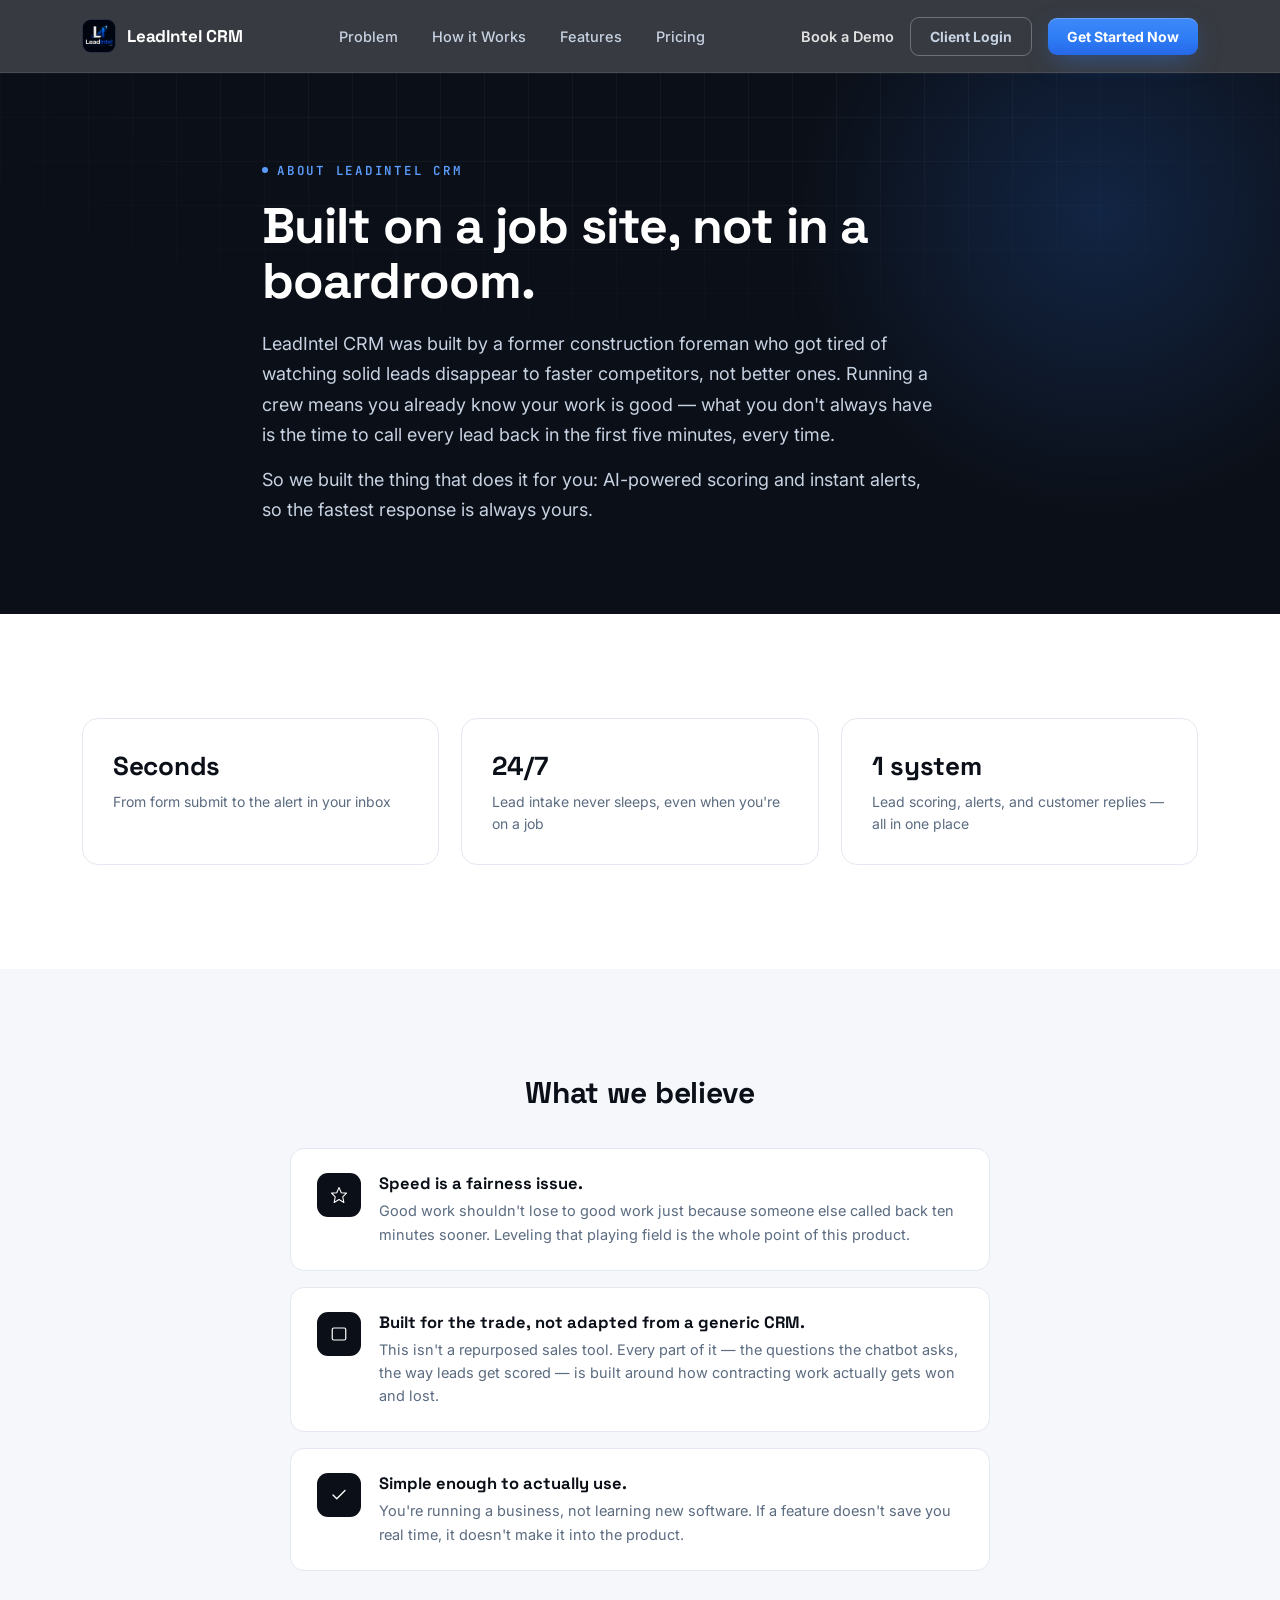
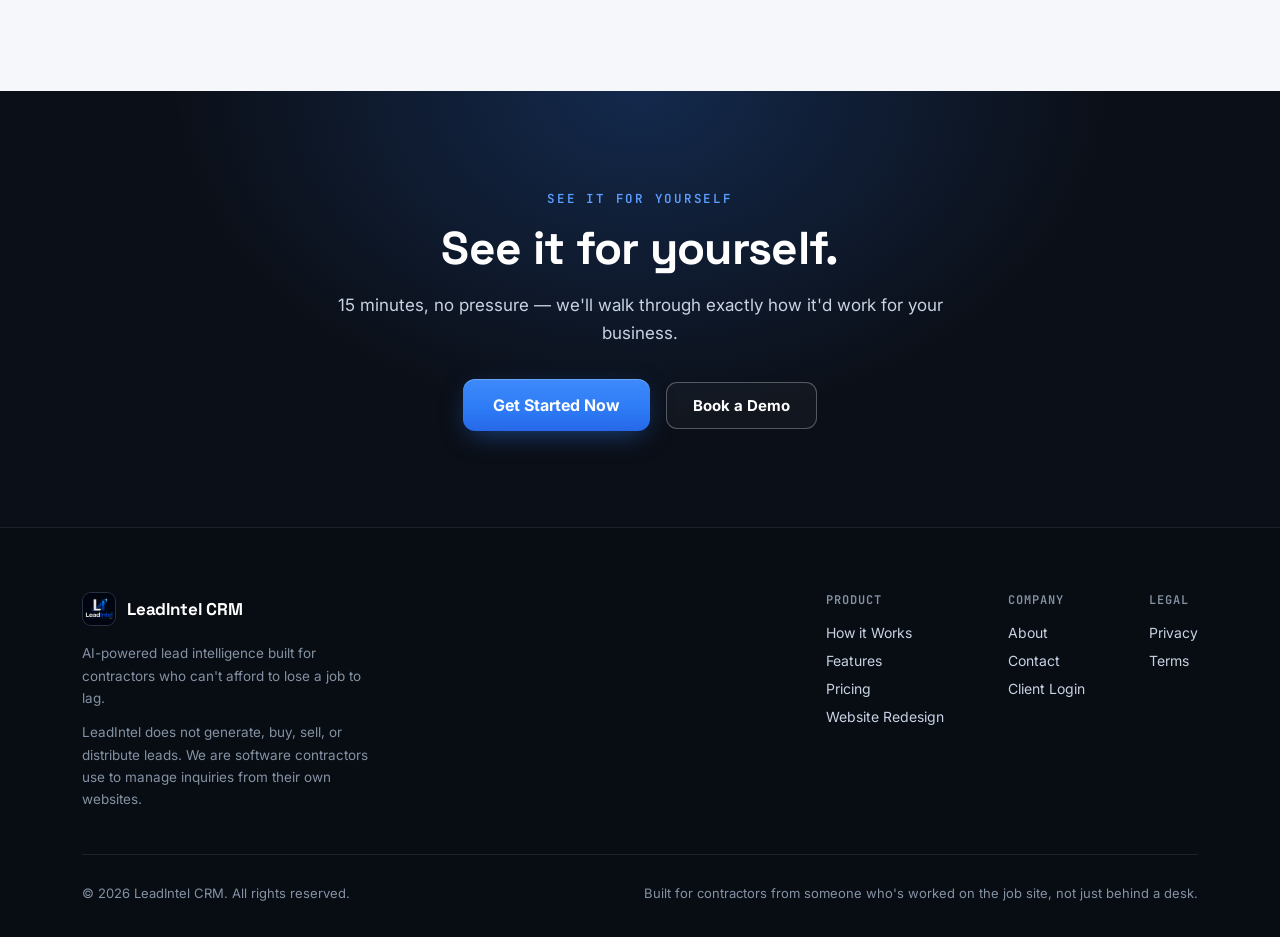
==== commit 16d410c6: "Carry the lead disclaimer site-wide; concrete hero queue The "LeadIntel does not generate, buy, sell" ====
--- a/about.html
+++ b/about.html
@@ -137,6 +137,7 @@
           LeadIntel CRM
         </a>
         <p>AI-powered lead intelligence built for contractors who can't afford to lose a job to lag.</p>
+        <p style="margin-top:12px;">LeadIntel does not generate, buy, sell, or distribute leads. We are software contractors use to manage inquiries from their own websites.</p>
       </div>
       <div class="foot-cols">
         <div class="foot-col">
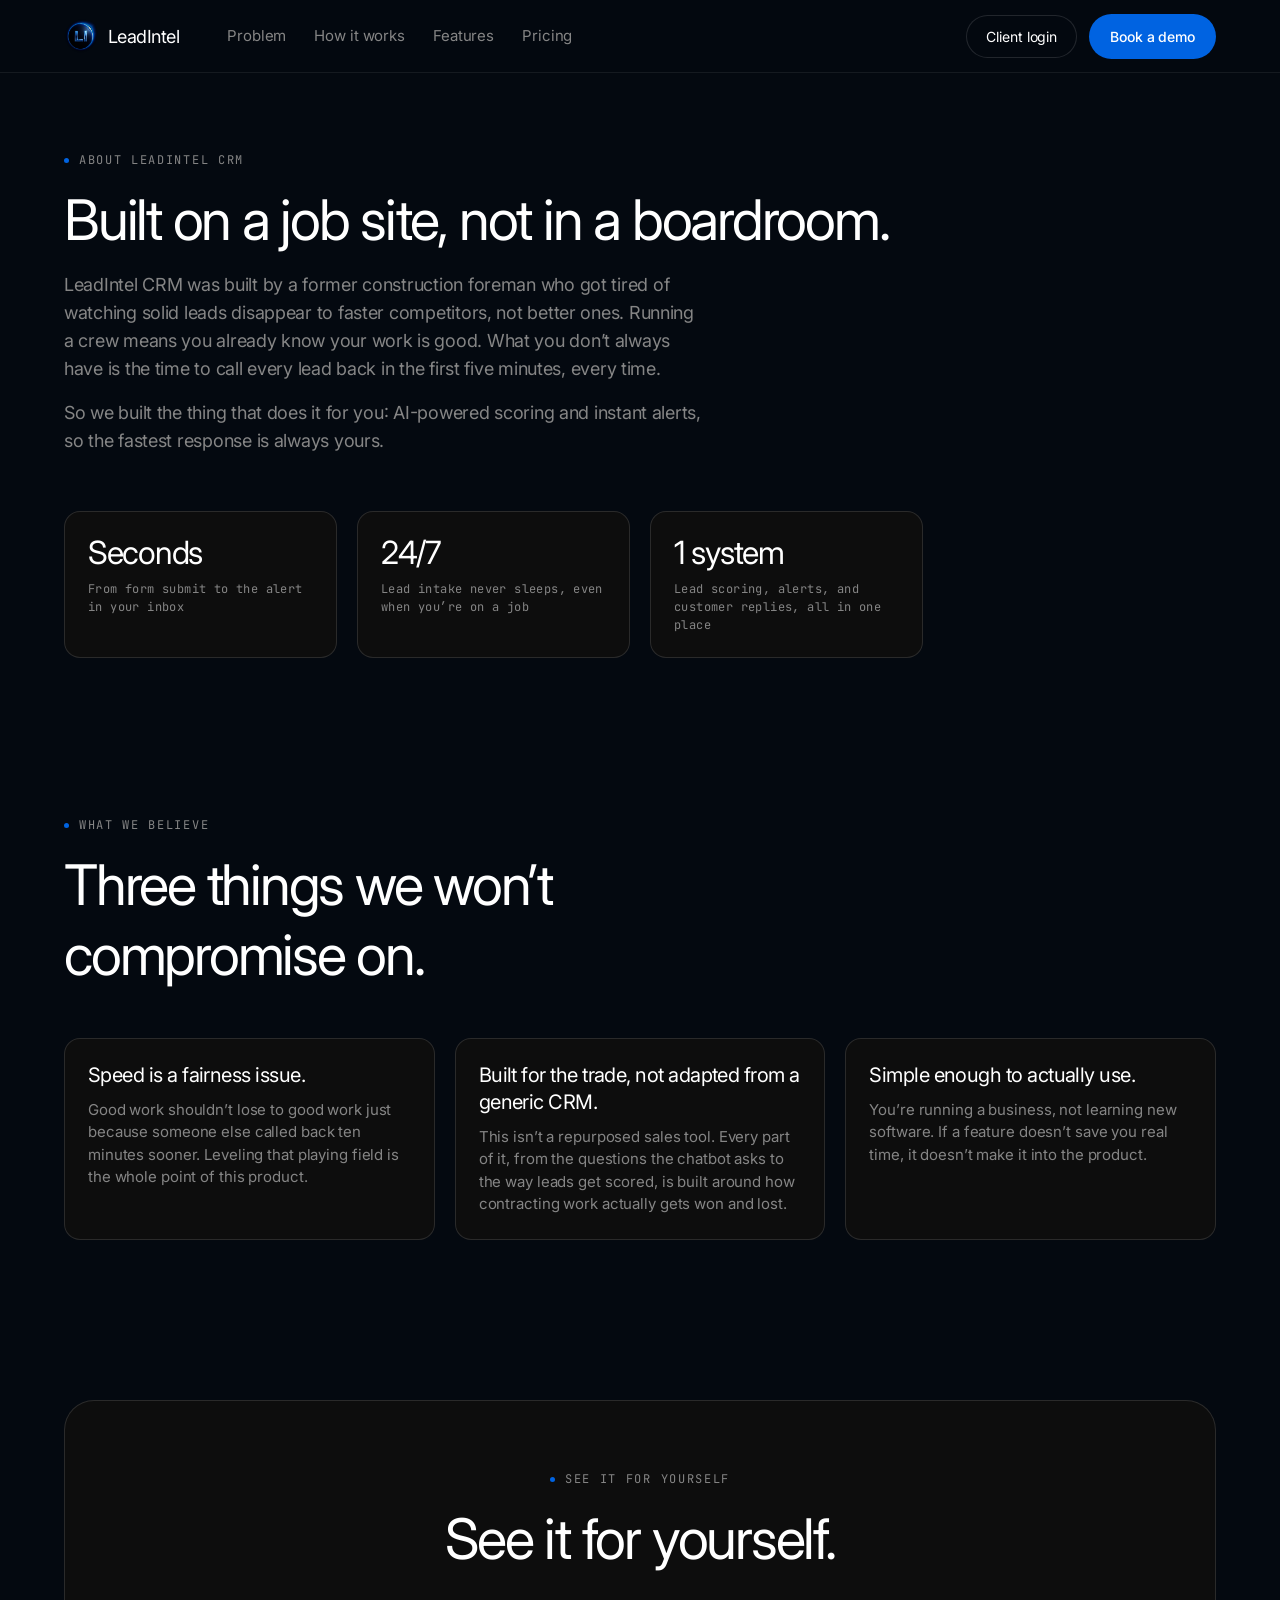
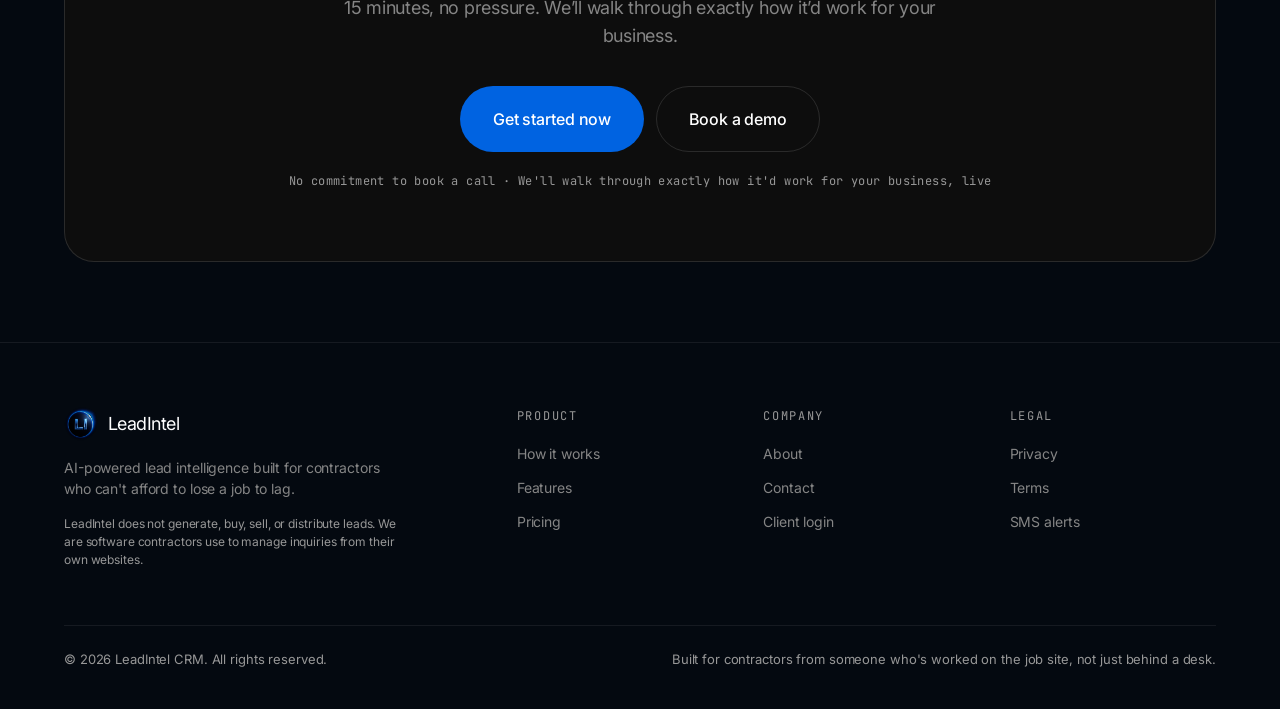
==== commit 35dc43e6: "Redesign: new design system, intake form, accessibility fixes Replaces the ten-page site with the LI" ====
--- a/about.html
+++ b/about.html
@@ -1,167 +1,164 @@
-<!DOCTYPE html>
+<!doctype html>
 <html lang="en">
 <head>
-<meta charset="UTF-8">
-<meta name="viewport" content="width=device-width, initial-scale=1.0">
-<title>About — LeadIntel CRM</title>
-<meta name="description" content="LeadIntel CRM was built by a former construction foreman — AI-powered lead scoring and instant alerts, so the fastest response is always yours.">
+<meta charset="utf-8">
+<meta name="viewport" content="width=device-width, initial-scale=1">
+<title>About | LeadIntel CRM</title>
+<meta name="description" content="LeadIntel CRM was built by a former construction foreman who watched good leads go to faster competitors.">
+<meta name="theme-color" content="#040910">
 <link rel="icon" href="/favicon.ico" sizes="32x32">
 <link rel="icon" type="image/png" sizes="32x32" href="/assets/favicon-32.png">
 <link rel="icon" type="image/png" sizes="16x16" href="/assets/favicon-16.png">
 <link rel="apple-touch-icon" sizes="180x180" href="/assets/apple-touch-icon.png">
 <link rel="preconnect" href="https://fonts.googleapis.com">
 <link rel="preconnect" href="https://fonts.gstatic.com" crossorigin>
-<link href="https://fonts.googleapis.com/css2?family=Space+Grotesk:wght@500;600;700&family=Inter:wght@400;500;600;700;800&family=JetBrains+Mono:wght@400;500;600&display=swap" rel="stylesheet">
+<link rel="stylesheet" href="https://fonts.googleapis.com/css2?family=Inter:wght@400;500&family=JetBrains+Mono:wght@400;500&display=swap">
 <link rel="stylesheet" href="assets/styles.css">
-<script>document.documentElement.classList.add('js');</script>
 </head>
 <body>
 
-<!-- ============ NAV ============ -->
-<nav class="nav">
-  <div class="wrap nav-inner">
-    <a href="index.html" class="brand">
-      <span class="brand-mark"><img src="assets/logo.png" alt=""></span>
-      LeadIntel CRM
+<a class="sr-only" href="#main">Skip to content</a>
+
+<header class="site-header">
+  <div class="wrap header-inner">
+    <a class="logo" href="index.html" aria-label="LeadIntel CRM home">
+      <img class="logo-mark" src="assets/logo-mark-128.png" width="34" height="34" alt="" aria-hidden="true" decoding="async">
+      <span class="logo-word">LeadIntel</span>
     </a>
-    <div class="nav-links">
+    <nav class="nav" aria-label="Primary">
       <a href="index.html#problem">Problem</a>
-      <a href="index.html#how-it-works">How it Works</a>
+      <a href="index.html#how-it-works">How it works</a>
       <a href="index.html#features">Features</a>
       <a href="pricing.html">Pricing</a>
-    </div>
-    <div class="nav-cta">
-      <a class="ghost-link js-book-demo" href="https://calendly.com/juneflows26/30min">Book a Demo</a>
-      <a class="btn btn-outline-nav btn-sm" href="login.html">Client Login</a>
-      <a class="btn btn-primary btn-sm" href="index.html#get-started">Get Started Now</a>
-      <button class="nav-burger" id="navBurger" aria-label="Menu" aria-expanded="false" aria-controls="mobileMenu">
+    </nav>
+    <div class="header-actions">
+      <a class="link-login" href="login.html">Client login</a>
+      <a class="btn btn-primary btn-sm" href="https://calendly.com/juneflows26/30min">Book a demo</a>
+      <button class="nav-burger" id="navBurger" type="button" aria-label="Menu" aria-expanded="false" aria-controls="mobileMenu">
         <span></span><span></span><span></span>
       </button>
     </div>
   </div>
-</nav>
-<div class="mobile-menu" id="mobileMenu">
-  <a href="index.html#problem">Problem</a>
-  <a href="index.html#how-it-works">How it Works</a>
-  <a href="index.html#features">Features</a>
-  <a href="pricing.html">Pricing</a>
-  <a href="about.html">About</a>
-  <a href="contact.html">Contact</a>
-  <a class="btn btn-outline-nav" href="login.html">Client Login</a>
-  <a class="btn btn-primary" href="index.html#get-started">Get Started Now</a>
-</div>
-
-<!-- ============ PAGE HERO ============ -->
-<header class="page-hero">
-  <div class="hero-glow"></div>
-  <div class="wrap" style="max-width:820px;">
-    <div class="eyebrow enter" style="--enter-delay:0s;"><span class="dot"></span> ABOUT LEADINTEL CRM</div>
-    <h1 class="enter" style="--enter-delay:.1s;">Built on a job site, not in a boardroom.</h1>
-    <p class="enter" style="--enter-delay:.2s;">LeadIntel CRM was built by a former construction foreman who got tired of watching solid leads disappear to faster competitors, not better ones. Running a crew means you already know your work is good — what you don't always have is the time to call every lead back in the first five minutes, every time.</p>
-    <p class="enter" style="--enter-delay:.3s;">So we built the thing that does it for you: AI-powered scoring and instant alerts, so the fastest response is always yours.</p>
+  <div class="mobile-menu" id="mobileMenu">
+    <a href="index.html#problem">Problem</a>
+    <a href="index.html#how-it-works">How it works</a>
+    <a href="index.html#features">Features</a>
+    <a href="pricing.html">Pricing</a>
+    <a href="about.html">About</a>
+    <a href="contact.html">Contact</a>
+    <a href="login.html">Client login</a>
+    <a class="btn btn-primary" href="https://calendly.com/juneflows26/30min">Book a demo</a>
   </div>
 </header>
 
-<!-- ============ STATS ============ -->
-<section>
-  <div class="wrap">
-    <div class="stat-grid" data-reveal-stagger>
-      <div class="stat-card" data-reveal>
-        <b>Seconds</b>
-        <span>From form submit to the alert in your inbox</span>
-      </div>
-      <div class="stat-card" data-reveal>
-        <b>24/7</b>
-        <span>Lead intake never sleeps, even when you're on a job</span>
-      </div>
-      <div class="stat-card" data-reveal>
-        <b>1 system</b>
-        <span>Lead scoring, alerts, and customer replies — all in one place</span>
-      </div>
+<main id="main">
+
+  <section class="page-hero">
+    <div class="wrap">
+      <p class="eyebrow"><span class="dot"></span>About LeadIntel CRM</p>
+      <h1 class="h-lg">Built on a job site, not in a boardroom.</h1>
+      <p class="lede">LeadIntel CRM was built by a former construction foreman who got tired of watching solid leads disappear to faster competitors, not better ones. Running a crew means you already know your work is good. What you don&rsquo;t always have is the time to call every lead back in the first five minutes, every time.</p>
+      <p class="lede" style="margin-top:16px;">So we built the thing that does it for you: AI-powered scoring and instant alerts, so the fastest response is always yours.</p>
     </div>
-  </div>
-</section>
+  </section>
 
-<!-- ============ VALUES ============ -->
-<section class="section-mist">
-  <div class="wrap">
-    <div class="vals">
-      <h2 data-reveal>What we believe</h2>
-      <div data-reveal-stagger>
-        <div class="val-item" data-reveal>
-          <div class="ico"><svg width="18" height="18" viewBox="0 0 24 24" fill="none"><path d="M12 2L15 9L22 9.5L17 14.5L18.5 22L12 18L5.5 22L7 14.5L2 9.5L9 9L12 2Z" stroke="white" stroke-width="1.4" stroke-linejoin="round"/></svg></div>
-          <div>
-            <h3>Speed is a fairness issue.</h3>
-            <p>Good work shouldn't lose to good work just because someone else called back ten minutes sooner. Leveling that playing field is the whole point of this product.</p>
-          </div>
+  <section style="padding-top:48px;">
+    <div class="wrap">
+      <div class="stats">
+        <div class="stat">
+          <div class="stat-value">Seconds</div>
+          <div class="stat-label">From form submit to the alert in your inbox</div>
         </div>
-        <div class="val-item" data-reveal>
-          <div class="ico"><svg width="18" height="18" viewBox="0 0 24 24" fill="none"><rect x="3" y="4" width="18" height="16" rx="2" stroke="white" stroke-width="1.6"/></svg></div>
-          <div>
-            <h3>Built for the trade, not adapted from a generic CRM.</h3>
-            <p>This isn't a repurposed sales tool. Every part of it — the questions the chatbot asks, the way leads get scored — is built around how contracting work actually gets won and lost.</p>
-          </div>
+        <div class="stat">
+          <div class="stat-value">24/7</div>
+          <div class="stat-label">Lead intake never sleeps, even when you&rsquo;re on a job</div>
         </div>
-        <div class="val-item" data-reveal>
-          <div class="ico"><svg width="18" height="18" viewBox="0 0 24 24" fill="none"><path d="M4 12L9 17L20 6" stroke="white" stroke-width="1.8" stroke-linecap="round" stroke-linejoin="round"/></svg></div>
-          <div>
-            <h3>Simple enough to actually use.</h3>
-            <p>You're running a business, not learning new software. If a feature doesn't save you real time, it doesn't make it into the product.</p>
-          </div>
+        <div class="stat">
+          <div class="stat-value">1 system</div>
+          <div class="stat-label">Lead scoring, alerts, and customer replies, all in one place</div>
         </div>
       </div>
     </div>
-  </div>
-</section>
+  </section>
 
-<!-- ============ FINAL CTA ============ -->
-<section class="final-cta">
-  <div class="wrap final-cta-inner" data-reveal>
-    <div class="eyebrow">SEE IT FOR YOURSELF</div>
-    <h2>See it for yourself.</h2>
-    <p>15 minutes, no pressure — we'll walk through exactly how it'd work for your business.</p>
-    <div class="hero-actions">
-      <a class="btn btn-primary btn-lg" href="index.html#get-started">Get Started Now</a>
-      <a class="btn btn-outline-light js-book-demo" href="https://calendly.com/juneflows26/30min">Book a Demo</a>
+  <section>
+    <div class="wrap">
+      <div class="section-head">
+        <p class="eyebrow"><span class="dot"></span>What we believe</p>
+        <h2 class="h-lg">Three things we won&rsquo;t compromise on.</h2>
+      </div>
+      <div class="card-grid cols-3">
+        <article class="card">
+          <h3 class="h-sm">Speed is a fairness issue.</h3>
+          <p>Good work shouldn&rsquo;t lose to good work just because someone else called back ten minutes sooner. Leveling that playing field is the whole point of this product.</p>
+        </article>
+        <article class="card">
+          <h3 class="h-sm">Built for the trade, not adapted from a generic CRM.</h3>
+          <p>This isn&rsquo;t a repurposed sales tool. Every part of it, from the questions the chatbot asks to the way leads get scored, is built around how contracting work actually gets won and lost.</p>
+        </article>
+        <article class="card">
+          <h3 class="h-sm">Simple enough to actually use.</h3>
+          <p>You&rsquo;re running a business, not learning new software. If a feature doesn&rsquo;t save you real time, it doesn&rsquo;t make it into the product.</p>
+        </article>
+      </div>
     </div>
-  </div>
-</section>
+  </section>
 
-<!-- ============ FOOTER ============ -->
-<footer>
+  <section id="get-started">
+    <div class="wrap">
+      <div class="closer">
+        <p class="eyebrow"><span class="dot"></span>See it for yourself</p>
+        <h2 class="h-lg">See it for yourself.</h2>
+        <p class="lede">15 minutes, no pressure. We&rsquo;ll walk through exactly how it&rsquo;d work for your business.</p>
+        <div class="hero-actions">
+          <a class="btn btn-primary" href="index.html#get-started">Get started now</a>
+          <a class="btn btn-ghost" href="https://calendly.com/juneflows26/30min">Book a demo</a>
+        </div>
+        <p class="hero-note">No commitment to book a call &middot; We'll walk through exactly how it'd work for your business, live</p>
+      </div>
+    </div>
+  </section>
+
+</main>
+
+<footer class="site-footer">
   <div class="wrap">
-    <div class="foot-top">
-      <div class="foot-brand">
-        <a href="index.html" class="brand">
-          <span class="brand-mark"><img src="assets/logo.png" alt=""></span>
-          LeadIntel CRM
+    <div class="footer-grid">
+      <div class="footer-brand">
+        <a class="logo" href="index.html" aria-label="LeadIntel CRM home">
+          <img class="logo-mark" src="assets/logo-mark-128.png" width="34" height="34" alt="" aria-hidden="true" decoding="async">
+          <span class="logo-word">LeadIntel</span>
         </a>
         <p>AI-powered lead intelligence built for contractors who can't afford to lose a job to lag.</p>
-        <p style="margin-top:12px;">LeadIntel does not generate, buy, sell, or distribute leads. We are software contractors use to manage inquiries from their own websites.</p>
+        <p class="disclaimer">LeadIntel does not generate, buy, sell, or distribute leads. We are software contractors use to manage inquiries from their own websites.</p>
       </div>
-      <div class="foot-cols">
-        <div class="foot-col">
-          <h4>Product</h4>
-          <a href="index.html#how-it-works">How it Works</a>
-          <a href="index.html#features">Features</a>
-          <a href="pricing.html">Pricing</a>
-          <a href="web-design.html">Website Redesign</a>
-        </div>
-        <div class="foot-col">
-          <h4>Company</h4>
-          <a href="about.html">About</a>
-          <a href="contact.html">Contact</a>
-          <a href="login.html">Client Login</a>
-        </div>
-        <div class="foot-col">
-          <h4>Legal</h4>
-          <a href="privacy.html">Privacy</a>
-          <a href="terms.html">Terms</a>
-        </div>
+      <div class="footer-col">
+        <h4>Product</h4>
+        <ul>
+          <li><a href="index.html#how-it-works">How it works</a></li>
+          <li><a href="index.html#features">Features</a></li>
+          <li><a href="pricing.html">Pricing</a></li>
+        </ul>
+      </div>
+      <div class="footer-col">
+        <h4>Company</h4>
+        <ul>
+          <li><a href="about.html">About</a></li>
+          <li><a href="contact.html">Contact</a></li>
+          <li><a href="login.html">Client login</a></li>
+        </ul>
+      </div>
+      <div class="footer-col">
+        <h4>Legal</h4>
+        <ul>
+          <li><a href="privacy.html">Privacy</a></li>
+          <li><a href="terms.html">Terms</a></li>
+          <li><a href="sms-optin.html">SMS alerts</a></li>
+        </ul>
       </div>
     </div>
-    <div class="foot-bottom">
-      <span>© 2026 LeadIntel CRM. All rights reserved.</span>
+    <div class="footer-base">
+      <span>&copy; 2026 LeadIntel CRM. All rights reserved.</span>
       <span>Built for contractors from someone who's worked on the job site, not just behind a desk.</span>
     </div>
   </div>
--- a/assets/styles.css
+++ b/assets/styles.css
@@ -1,1094 +1,986 @@
+/* LeadIntel — mission control in a darkroom. Tokens per DESIGN.md */
+
+:root {
+  --signal-blue: #0063e1;
+  --obsidian: #040910;
+  --carbon: #0d0d0d;
+  --graphite: #0d0d0d;
+  --iron: #1f1f1f;
+  --steel: #2b2c2e;
+  --ash: #858585;
+  --fog: #8c8c8c;
+  --smoke: #979797;
+  --paper: #ffffff;
+
+  --edge: rgba(255, 255, 255, 0.12);
+  --edge-soft: rgba(255, 255, 255, 0.07);
+  --inset: inset 0 0 0 1px var(--edge);
+  --shadow-subtle-2: rgba(255, 255, 255, 0.2) 0 0 1px 0;
+  --edge-strong: rgba(255, 255, 255, 0.2);
+  --signal-blue-hover: #005ccf;  /* white text 6.12:1 */
+  --signal-blue-press: #0056c4;  /* white text 6.71:1 */
+
+  --font-sans: "Inter", system-ui, -apple-system, sans-serif;
+  --font-mono: "JetBrains Mono", ui-monospace, monospace;
+
+  --r-nav: 2px;
+  --r-input: 8px;
+  --r-card: 16px;
+  --r-image: 24px;
+  --r-large: 30px;
+  --r-pill: 59px;
+
+  --page: 1200px;
+  --section-gap: 80px;
+}
+
+*, *::before, *::after { box-sizing: border-box; }
+
+html { scroll-behavior: smooth; }
+
+body {
+  margin: 0;
+  background: var(--obsidian);
+  color: var(--paper);
+  font-family: var(--font-sans);
+  font-size: 16px;
+  line-height: 1.5;
+  letter-spacing: -0.007em;
+  -webkit-font-smoothing: antialiased;
+  font-feature-settings: "case";
+}
+
+a { color: inherit; text-decoration: none; }
+:focus-visible { outline: 2px solid var(--signal-blue); outline-offset: 2px; }
+img, svg { display: block; max-width: 100%; }
+
+.wrap {
+  width: 100%;
+  max-width: var(--page);
+  margin: 0 auto;
+  padding: 0 24px;
+}
+
+.sr-only {
+  position: absolute; width: 1px; height: 1px;
+  padding: 0; margin: -1px; overflow: hidden;
+  clip: rect(0 0 0 0); white-space: nowrap; border: 0;
+}
+
+a.sr-only:focus-visible {
+  position: fixed; top: 12px; left: 12px; z-index: 100;
+  width: auto; height: auto; margin: 0;
+  padding: 12px 20px; overflow: visible; clip: auto;
+  background: var(--iron); color: var(--paper);
+  border-radius: var(--r-pill);
+  box-shadow: var(--inset);
+  font-size: 14px;
+}
+
+/* — type — */
+
+h1, h2, h3, h4 { font-weight: 400; margin: 0; color: var(--paper); }
+
+.display {
+  font-size: clamp(44px, 7.4vw, 86px);
+  line-height: 1.0;
+  letter-spacing: -0.064em;
+}
+
+.h-lg {
+  font-size: clamp(32px, 4.6vw, 56px);
+  line-height: 1.25;
+  letter-spacing: -0.04em;
+}
+
+.h-md { font-size: 24px; line-height: 1.33; letter-spacing: -0.027em; }
+.h-sm { font-size: 20px; line-height: 1.33; letter-spacing: -0.027em; }
+
+.lede {
+  font-size: 18px;
+  line-height: 1.55;
+  letter-spacing: -0.015em;
+  color: var(--ash);
+  margin: 0;
+}
+
+.body-muted { color: var(--ash); margin: 0; }
+
+.eyebrow {
+  font-family: var(--font-mono);
+  font-size: 12px;
+  line-height: 1.2;
+  letter-spacing: 0.14em;
+  text-transform: uppercase;
+  color: var(--ash);
+  margin: 0;
+}
+
+.eyebrow .dot {
+  display: inline-block;
+  width: 5px; height: 5px;
+  border-radius: 50%;
+  background: var(--signal-blue);
+  margin-right: 10px;
+  vertical-align: middle;
+}
+
+.mono { font-family: var(--font-mono); letter-spacing: 0.033em; }
+
+/* — buttons — */
+
+.btn {
+  display: inline-flex;
+  align-items: center;
+  justify-content: center;
+  border-radius: var(--r-pill);
+  font-size: 16px;
+  font-weight: 500;
+  letter-spacing: -0.007em;
+  padding: 20px 32px;
+  border: 1px solid transparent;
+  cursor: pointer;
+  position: relative;
+  overflow: hidden;
+  transition: background-color .2s ease, border-color .2s ease,
+              transform .25s cubic-bezier(0.34, 1.4, 0.44, 1);
+  white-space: nowrap;
+}
+
+.btn-primary { background: var(--signal-blue); color: var(--paper); }
+.btn-primary:hover { background: var(--signal-blue-hover); }
+.btn-primary:active { background: var(--signal-blue-press); }
+
+.btn-ghost { background: transparent; color: var(--paper); border-color: var(--edge); }
+.btn-ghost:hover { background: var(--steel); border-color: var(--edge-strong); }
+.btn-ghost:active { background: var(--iron); }
+
+.btn-sm { padding: 11px 20px; font-size: 14px; }
+
+.btn:disabled { opacity: .5; cursor: default; }
+
+/* — header — */
+
+.site-header {
+  position: sticky;
+  top: 0;
+  z-index: 50;
+  background: rgba(4, 9, 16, .82);
+  backdrop-filter: blur(12px);
+  border-bottom: 1px solid var(--edge-soft);
+}
+
+.header-inner {
+  display: flex;
+  align-items: center;
+  gap: 40px;
+  height: 72px;
+}
+
+.logo { display: flex; align-items: center; gap: 10px; }
+.logo-mark { width: 34px; height: 34px; flex: none; }
+.logo-word { font-size: 18px; letter-spacing: -0.03em; color: var(--paper); }
+
+.nav { display: flex; align-items: center; gap: 28px; margin-left: 8px; }
+.nav a { font-size: 15px; color: var(--ash); transition: color .15s ease; }
+.nav a:hover { color: var(--paper); }
+
+.header-actions { display: flex; align-items: center; gap: 12px; margin-left: auto; }
+.header-actions .link-login {
+  font-size: 14px;
+  color: var(--paper);
+  border-radius: var(--r-pill);
+  box-shadow: var(--inset);
+  padding: 11px 20px;
+  position: relative;
+  overflow: hidden;
+  white-space: nowrap;
+  transition: background-color .2s ease,
+              transform .25s cubic-bezier(0.34, 1.4, 0.44, 1);
+}
+.header-actions .link-login:hover { background: var(--steel); transform: scale(1.04); }
+
+/* — sections — */
+
+section { padding: var(--section-gap) 0; }
+.section-head { max-width: 780px; margin-bottom: 48px; }
+.section-head .lede { max-width: 660px; }
+.section-head .h-lg { margin: 18px 0 16px; }
+
+/* — hero — */
+
+.hero { padding-top: 72px; padding-bottom: 72px; }
+
+.hero-grid {
+  display: grid;
+  grid-template-columns: minmax(0, 1fr) minmax(0, 1fr);
+  gap: 60px;
+  align-items: center;
+}
+
+.hero-copy .display { margin: 22px 0 24px; }
+.hero-copy .lede { max-width: 520px; }
+
+.hero-actions { display: flex; gap: 12px; margin: 36px 0 20px; flex-wrap: wrap; }
+
+.hero-note {
+  font-family: var(--font-mono);
+  font-size: 12px;
+  letter-spacing: 0.033em;
+  color: var(--smoke);
+  margin: 0;
+}
+
+/* — live queue panel — */
+
+.panel {
+  background: var(--carbon);
+  border-radius: var(--r-card);
+  box-shadow: var(--inset);
+  padding: 24px;
+}
+
+.panel-head {
+  display: flex;
+  align-items: center;
+  justify-content: space-between;
+  gap: 16px;
+  padding-bottom: 18px;
+  margin-bottom: 18px;
+  border-bottom: 1px solid var(--edge-soft);
+}
+
+.streaming { display: inline-flex; align-items: center; gap: 8px; font-family: var(--font-mono); font-size: 12px; letter-spacing: 0.033em; color: var(--paper); }
+.streaming::before {
+  content: ""; width: 6px; height: 6px; border-radius: 50%;
+  background: var(--signal-blue);
+  animation: pulse 1.8s ease-in-out infinite;
+}
+@keyframes pulse { 0%, 100% { opacity: 1; } 50% { opacity: .25; } }
+
+.queue { display: flex; flex-direction: column; gap: 10px; }
+
+.lead {
+  display: flex;
+  align-items: center;
+  gap: 14px;
+  background: var(--graphite);
+  border-radius: 12px;
+  box-shadow: var(--inset);
+  padding: 14px 16px;
+}
+
+.lead-avatar {
+  width: 38px; height: 38px; flex: none;
+  border-radius: 10px;
+  background: var(--iron);
+  display: grid; place-items: center;
+  font-family: var(--font-mono);
+  font-size: 13px;
+  letter-spacing: 0.033em;
+  color: var(--smoke);
+}
+
+.lead-body { min-width: 0; flex: 1; }
+.lead-title { font-size: 15px; letter-spacing: -0.007em; color: var(--paper); }
+.lead-meta {
+  font-family: var(--font-mono);
+  font-size: 12px;
+  letter-spacing: 0.033em;
+  color: var(--ash);
+  margin-top: 4px;
+}
+
+.pill {
+  font-family: var(--font-mono);
+  font-size: 12px;
+  letter-spacing: 0.033em;
+  border-radius: var(--r-pill);
+  padding: 6px 14px;
+  white-space: nowrap;
+  flex: none;
+}
+.pill-hot { background: var(--signal-blue); color: var(--paper); }
+.pill-warm { background: var(--steel); color: var(--paper); }
+.pill-cold { background: var(--graphite); color: var(--ash); box-shadow: var(--inset); }
+.pill-scoring { background: var(--iron); color: var(--smoke); }
+
+.panel-foot {
+  display: flex;
+  align-items: center;
+  justify-content: space-between;
+  gap: 16px;
+  margin-top: 18px;
+  padding-top: 18px;
+  border-top: 1px solid var(--edge-soft);
+  font-family: var(--font-mono);
+  font-size: 12px;
+  letter-spacing: 0.033em;
+  color: var(--ash);
+}
+.panel-foot strong { color: var(--paper); font-weight: 400; }
+
+/* — stats — */
+
+.stats {
+  display: grid;
+  grid-template-columns: repeat(4, minmax(0, 1fr));
+  gap: 20px;
+}
+
+.stat {
+  background: var(--graphite);
+  border-radius: var(--r-card);
+  box-shadow: var(--inset);
+  padding: 24px;
+}
+.stat-value { font-size: 32px; line-height: 1.1; letter-spacing: -0.04em; color: var(--paper); }
+.stat-label { font-family: var(--font-mono); font-size: 12px; letter-spacing: 0.033em; color: var(--ash); margin-top: 10px; }
+
+/* — problem stages — */
+
+.stages { display: grid; grid-template-columns: repeat(4, minmax(0, 1fr)); gap: 20px; }
+
+.stage {
+  background: var(--graphite);
+  border-radius: var(--r-card);
+  box-shadow: var(--inset);
+  padding: 24px;
+  display: flex;
+  flex-direction: column;
+  gap: 14px;
+  min-height: 236px;
+}
+.stage-num { font-family: var(--font-mono); font-size: 12px; letter-spacing: 0.14em; color: var(--smoke); }
+.stage p { margin: 0; color: var(--ash); font-size: 15px; }
+.stage-state { margin-top: auto; font-family: var(--font-mono); font-size: 12px; letter-spacing: 0.033em; color: var(--ash); }
+.stage-state .dot { display: inline-block; width: 5px; height: 5px; border-radius: 50%; background: var(--smoke); margin-right: 8px; vertical-align: middle; }
+.stage:first-child .stage-state .dot { background: var(--signal-blue); }
+.stage:first-child .stage-state { color: var(--paper); }
+
+.pullquote {
+  margin: 40px 0 0;
+  padding: 40px;
+  background: var(--carbon);
+  border-radius: var(--r-large);
+  box-shadow: var(--inset);
+  text-align: center;
+}
+.pullquote p { margin: 0; }
+.pullquote .h-md { letter-spacing: -0.027em; }
+.pullquote .sub { color: var(--ash); margin-top: 12px; font-size: 15px; }
+
+/* — how it works — */
+
+.steps { display: flex; flex-direction: column; gap: 12px; }
+
+.step {
+  display: grid;
+  grid-template-columns: 64px minmax(0, 1fr) 150px;
+  gap: 28px;
+  align-items: start;
+  background: var(--graphite);
+  border-radius: var(--r-card);
+  box-shadow: var(--inset);
+  padding: 24px;
+}
+.step-num {
+  width: 44px; height: 44px;
+  border-radius: 50%;
+  box-shadow: var(--inset);
+  display: grid; place-items: center;
+  font-family: var(--font-mono); font-size: 14px; color: var(--paper);
+}
+.step h3 { margin-bottom: 8px; }
+.step p { margin: 0; color: var(--ash); font-size: 15px; max-width: 620px; }
+.step-tag {
+  justify-self: end;
+  font-family: var(--font-mono); font-size: 12px; letter-spacing: 0.033em;
+  color: var(--smoke);
+  border-radius: var(--r-pill);
+  box-shadow: var(--inset);
+  padding: 6px 14px;
+  white-space: nowrap;
+}
+
+/* — features — */
+
+.features { display: grid; grid-template-columns: repeat(3, minmax(0, 1fr)); gap: 20px; }
+
+.feature {
+  background: var(--graphite);
+  border-radius: var(--r-card);
+  box-shadow: var(--inset);
+  padding: 24px;
+  display: flex;
+  flex-direction: column;
+  gap: 12px;
+  min-height: 244px;
+}
+.feature h3 { margin: 0; }
+.feature p { margin: 0; color: var(--ash); font-size: 15px; }
+.feature .note {
+  margin-top: auto;
+  font-family: var(--font-mono); font-size: 12px; letter-spacing: 0.033em;
+  color: var(--smoke);
+}
+
+/* — closing cta — */
+
+.closer {
+  background: var(--carbon);
+  border-radius: var(--r-large);
+  box-shadow: var(--inset);
+  padding: 72px 48px;
+  text-align: center;
+}
+.closer .h-lg { margin: 18px auto 20px; max-width: 720px; }
+.closer .lede { margin: 0 auto; max-width: 600px; }
+.closer .hero-actions { justify-content: center; }
+.closer .hero-note { text-align: center; }
+
+/* — footer — */
+
+.site-footer { border-top: 1px solid var(--edge-soft); padding: 64px 0 40px; }
+
+.footer-grid {
+  display: grid;
+  grid-template-columns: minmax(0, 2fr) repeat(3, minmax(0, 1fr));
+  gap: 40px;
+}
+.footer-brand p { color: var(--ash); font-size: 14px; margin: 16px 0 0; max-width: 340px; }
+.footer-brand .disclaimer { color: var(--smoke); font-size: 12px; margin-top: 16px; }
+
+.footer-col h4 { font-family: var(--font-mono); font-size: 12px; letter-spacing: 0.14em; text-transform: uppercase; color: var(--smoke); margin-bottom: 16px; }
+.footer-col ul { list-style: none; margin: 0; padding: 0; display: flex; flex-direction: column; gap: 10px; }
+.footer-col a { font-size: 14px; color: var(--ash); }
+.footer-col a:hover { color: var(--paper); }
+
+.footer-base {
+  margin-top: 56px;
+  padding-top: 24px;
+  border-top: 1px solid var(--edge-soft);
+  display: flex;
+  justify-content: space-between;
+  gap: 24px;
+  flex-wrap: wrap;
+  font-size: 13px;
+  color: var(--smoke);
+}
+
+/* — responsive — */
+
+@media (max-width: 980px) {
+  .hero-grid { grid-template-columns: minmax(0, 1fr); gap: 44px; }
+  .stats { grid-template-columns: repeat(2, minmax(0, 1fr)); }
+  .stages { grid-template-columns: repeat(2, minmax(0, 1fr)); }
+  .features { grid-template-columns: repeat(2, minmax(0, 1fr)); }
+  .footer-grid { grid-template-columns: repeat(2, minmax(0, 1fr)); }
+  .nav { display: none; }
+}
+
+@media (max-width: 640px) {
+  :root { --section-gap: 56px; }
+  .stats, .stages, .features, .footer-grid { grid-template-columns: minmax(0, 1fr); }
+  .step { grid-template-columns: 44px minmax(0, 1fr); gap: 18px; padding: 22px; }
+  .step-tag { display: none; }
+  .closer { padding: 48px 24px; }
+  .pullquote { padding: 28px; }
+
+  .hero-actions .btn, .closer .btn { width: 100%; }
+
+  .eyebrow { letter-spacing: 0.1em; }
+
+  /* stack lead rows so the job name never wraps three deep */
+  .lead { flex-wrap: wrap; gap: 10px 12px; }
+  .lead-avatar { display: none; }
+  .lead-body { flex: 1 1 100%; }
+  .lead-meta { margin-top: 6px; }
+  .lead .pill { margin-left: auto; }
+
+  /* on a phone the contractor is logging in, not booking a demo */
+  .header-actions .btn { display: none; }
+}
+
+/* — motion: button sheen, scroll reveals, card lift — */
+
+.btn::after,
+.header-actions .link-login::after {
+  content: "";
+  position: absolute;
+  top: 0; bottom: 0; left: -70%;
+  width: 45%;
+  background: linear-gradient(100deg, transparent, rgba(255, 255, 255, 0.22), transparent);
+  transform: skewX(-18deg);
+  transition: left .5s ease;
+  pointer-events: none;
+}
+.btn:hover { transform: scale(1.04); }
+.btn:active { transform: scale(0.98); }
+.btn:hover::after,
+.header-actions .link-login:hover::after { left: 130%; }
+
+.stat, .stage, .step, .feature, .card, .tier, .contact-card, .faq details {
+  transition: box-shadow .25s ease;
+}
+.stat:hover, .stage:hover, .step:hover, .feature:hover, .card:hover,
+.tier:hover, .contact-card:hover, .faq details:hover {
+  box-shadow: inset 0 0 0 1px var(--edge-strong);
+}
+
+.reveal {
+  opacity: 0;
+  transform: translateY(16px);
+  transition: opacity .6s ease, transform .6s ease, box-shadow .25s ease;
+}
+.reveal.in-view { opacity: 1; transform: none; }
+
+.lead { transition: opacity .35s ease, transform .35s ease; }
+.lead.entering { opacity: 0; transform: translateY(-10px); }
+.lead.leaving { opacity: 0; }
+
+@media (prefers-reduced-motion: reduce) {
+  html { scroll-behavior: auto; }
+  *, *::before, *::after { animation: none !important; transition: none !important; }
+  .btn:hover, .header-actions .link-login:hover { transform: none; }
+  .btn::after, .header-actions .link-login::after { display: none; }
+  .reveal { opacity: 1; transform: none; }
+}
+
 /* ============================================================
-   LeadIntel CRM — Shared Design System
-   One stylesheet for every page. Edit tokens here, change the
-   whole site.
+   Interior pages — added for pricing, about, contact, login,
+   legal, sms opt-in and web design. Same tokens throughout.
    ============================================================ */
 
-/* ---------- Tokens ---------- */
-:root{
-  /* palette — evolved charcoal + electric blue */
-  --ink:#0B0F17;            /* deep navy-charcoal (hero, footer, nav) */
-  --ink-2:#0E1522;          /* raised dark surface */
-  --ink-3:#131C2E;          /* card on dark */
-  --slate:#26303F;
-  --slate-soft:#4A5568;
-
-  --blue:#2E7CF6;           /* primary accent */
-  --blue-bright:#5B9DFF;    /* accent on dark */
-  --blue-deep:#1D5FD6;
-  --green:#22B085;
-  --red:#D64545;
-
-  --paper:#FFFFFF;
-  --mist:#F5F7FB;           /* light section break */
-  --line:#E4E8F0;
-  --line-soft:#EEF1F6;
-  --muted:#5B6B80;
-  --muted-soft:#8492A3;
-  --dark-text:#C7D2E2;      /* body text on dark */
-  --dark-line:rgba(255,255,255,0.09);
-
-  --display:'Space Grotesk', sans-serif;
-  --body:'Inter', sans-serif;
-  --mono:'JetBrains Mono', monospace;
-
-  --container:1180px;
-  --radius:14px;
-  --radius-sm:10px;
-
-  --shadow-card:0 20px 44px -24px rgba(11,15,23,0.20);
-  --shadow-card-hover:0 30px 60px -26px rgba(11,15,23,0.30);
-  --glow-blue:0 8px 28px -8px rgba(46,124,246,0.55);
-
-  --ease:cubic-bezier(.22,.61,.36,1);
-  --ease-spring:cubic-bezier(.34,1.4,.44,1);
-}
-
-/* ---------- Base ---------- */
-*{margin:0;padding:0;box-sizing:border-box;}
-html{scroll-behavior:smooth;-webkit-text-size-adjust:100%;}
-body{
-  font-family:var(--body);
-  color:var(--ink);
-  background:var(--paper);
-  -webkit-font-smoothing:antialiased;
-  overflow-x:hidden;
-}
-img,svg{display:block;max-width:100%;}
-a{color:inherit;text-decoration:none;}
-button{font-family:inherit;cursor:pointer;border:none;background:none;color:inherit;}
-ul{list-style:none;}
-
-:focus-visible{
-  outline:2px solid var(--blue);
-  outline-offset:3px;
-  border-radius:4px;
-}
-
-::selection{background:rgba(46,124,246,0.22);}
-
-.wrap{max-width:var(--container);margin:0 auto;padding:0 32px;}
-@media (max-width:640px){ .wrap{padding:0 20px;} }
-
-.eyebrow{
-  font-family:var(--mono);
-  font-size:12.5px;
-  font-weight:600;
-  letter-spacing:0.14em;
-  text-transform:uppercase;
-  display:inline-flex;
-  align-items:center;
-  gap:9px;
-}
-.eyebrow .dot{width:6px;height:6px;border-radius:50%;background:currentColor;flex-shrink:0;}
-
-/* ============================================================
-   MOTION SYSTEM
-   [data-reveal] fades/rises in when scrolled into view.
-   Parents with [data-reveal-stagger] cascade their children.
-   Everything stays visible if JS is missing or motion reduced.
-   ============================================================ */
-html.js [data-reveal]{
-  opacity:0;
-  transform:translateY(36px);
-  transition:opacity .9s var(--ease), transform .9s var(--ease);
-  transition-delay:var(--reveal-delay, 0s);
-  will-change:opacity, transform;
-}
-/* directional variants for choreographed sections */
-html.js [data-reveal="left"]{transform:translateX(-48px);}
-html.js [data-reveal="right"]{transform:translateX(48px);}
-html.js [data-reveal="zoom"]{transform:translateY(26px) scale(0.94);}
-html.js [data-reveal="fade"]{transform:none;}
-html.js [data-reveal].is-in{
-  opacity:1;
-  transform:none;
-  will-change:auto;
-}
-
-/* hero entrance: plays on load, no observer needed */
-html.js .enter{
-  opacity:0;
-  transform:translateY(26px);
-  filter:blur(10px);
-  animation:enterUp .95s var(--ease) forwards;
-  animation-delay:var(--enter-delay, 0s);
-}
-@keyframes enterUp{ to{opacity:1;transform:none;filter:blur(0);} }
-
-/* thin reading-progress line above the nav (index) */
-.scroll-progress{
-  position:fixed;top:0;left:0;right:0;height:2.5px;z-index:120;
-  background:linear-gradient(90deg, var(--blue-bright), var(--blue));
-  transform:scaleX(0);transform-origin:left;
-  pointer-events:none;
-}
-
-@media (prefers-reduced-motion: reduce){
-  *{animation-duration:0.01ms !important;animation-iteration-count:1 !important;transition-duration:0.01ms !important;scroll-behavior:auto !important;}
-  html.js [data-reveal]{opacity:1;transform:none;}
-  html.js .enter{opacity:1;transform:none;filter:none;animation:none;}
-  .scroll-progress{display:none;}
-}
-
-/* ============================================================
-   NAV — dark glass bar, consistent on every page
-   ============================================================ */
-.nav{
-  position:sticky;top:0;z-index:100;
-  background:rgba(11,15,23,0.82);
-  -webkit-backdrop-filter:blur(14px);
-  backdrop-filter:blur(14px);
-  border-bottom:1px solid var(--dark-line);
-  transition:background .3s var(--ease), box-shadow .3s var(--ease);
-}
-.nav.is-scrolled{
-  background:rgba(11,15,23,0.94);
-  box-shadow:0 12px 32px -18px rgba(0,0,0,0.6);
-}
-.nav-inner{display:flex;align-items:center;justify-content:space-between;height:72px;gap:20px;}
-
-.brand{
-  display:flex;align-items:center;gap:11px;
-  font-family:var(--display);font-weight:700;font-size:17px;color:#fff;
-  letter-spacing:-0.01em;
-  white-space:nowrap;
-}
-@media (max-width:430px){
-  .brand{font-size:15px;gap:8px;}
-  .nav-cta{gap:10px;}
-  .nav-cta .btn-sm{padding:9px 13px;font-size:13px;}
-}
-.brand-mark{
-  width:34px;height:34px;border-radius:9px;
-  background:var(--ink-3);
-  border:1px solid var(--dark-line);
-  overflow:hidden;flex-shrink:0;
-  transition:transform .3s var(--ease-spring);
-}
-.brand:hover .brand-mark{transform:rotate(-4deg) scale(1.05);}
-.brand-mark img{width:100%;height:100%;object-fit:cover;object-position:25% 20%;}
-
-.nav-links{display:none;gap:34px;font-size:14.5px;font-weight:500;color:var(--dark-text);}
-@media (min-width:840px){ .nav-links{display:flex;} }
-.nav-links a{position:relative;padding:4px 0;transition:color .2s;}
-.nav-links a:hover{color:#fff;}
-.nav-links a::after{
-  content:'';position:absolute;left:0;bottom:-3px;height:2px;width:100%;
-  background:var(--blue-bright);border-radius:2px;
-  transform:scaleX(0);transform-origin:left;
-  transition:transform .3s var(--ease);
-}
-.nav-links a:hover::after{transform:scaleX(1);}
-
-.nav-cta{display:flex;align-items:center;gap:16px;}
-.nav-cta .ghost-link{font-size:14.5px;font-weight:600;color:#fff;display:none;opacity:.85;transition:opacity .2s;}
-.nav-cta .ghost-link:hover{opacity:1;}
-@media (min-width:960px){ .nav-cta .ghost-link{display:inline;} }
-/* Hidden on small screens like .nav-links — it lives in the mobile menu there. */
-.nav-cta .btn-outline-nav{display:none;}
-@media (min-width:840px){ .nav-cta .btn-outline-nav{display:inline-flex;} }
-
-/* mobile menu */
-.nav-burger{
-  display:flex;flex-direction:column;justify-content:center;gap:5px;
-  width:40px;height:40px;padding:9px;border-radius:9px;
-  transition:background .2s;
-}
-.nav-burger:hover{background:rgba(255,255,255,0.06);}
-@media (min-width:840px){ .nav-burger{display:none;} }
-.nav-burger span{
-  display:block;height:2px;border-radius:2px;background:#fff;
-  transition:transform .3s var(--ease), opacity .2s;
-}
-.nav-burger.is-open span:nth-child(1){transform:translateY(7px) rotate(45deg);}
-.nav-burger.is-open span:nth-child(2){opacity:0;}
-.nav-burger.is-open span:nth-child(3){transform:translateY(-7px) rotate(-45deg);}
-
-.mobile-menu{
-  display:none;
-  position:fixed;top:72px;left:0;right:0;z-index:99;
-  background:rgba(11,15,23,0.97);
-  -webkit-backdrop-filter:blur(14px);
-  backdrop-filter:blur(14px);
-  border-bottom:1px solid var(--dark-line);
-  padding:10px 20px 24px;
-}
-.mobile-menu.is-open{display:block;animation:menuDrop .3s var(--ease);}
-@keyframes menuDrop{from{opacity:0;transform:translateY(-8px);}to{opacity:1;transform:none;}}
-.mobile-menu a{
-  display:block;padding:14px 4px;
-  font-size:16px;font-weight:600;color:var(--dark-text);
-  border-bottom:1px solid var(--dark-line);
-  transition:color .2s;
-}
-.mobile-menu a:hover{color:#fff;}
-.mobile-menu .btn{margin-top:18px;width:100%;}
-/* Keep the outline unbroken — .mobile-menu a's divider would recolor it. */
-.mobile-menu .btn-outline-nav{border-bottom-color:rgba(255,255,255,0.28);}
-@media (min-width:840px){ .mobile-menu{display:none !important;} }
-
-/* ============================================================
-   BUTTONS
-   ============================================================ */
-.btn{
-  display:inline-flex;align-items:center;justify-content:center;gap:8px;
-  font-family:var(--body);font-weight:700;font-size:15px;
-  padding:13px 26px;border-radius:11px;
-  white-space:nowrap;
-  position:relative;overflow:hidden;
-  transition:transform .25s var(--ease-spring), box-shadow .25s var(--ease), background .2s var(--ease), border-color .2s var(--ease), color .2s var(--ease);
-}
-.btn-primary{
-  background:linear-gradient(180deg, #3E8AFB 0%, var(--blue) 55%, #2668E8 100%);
-  color:#fff;
-  box-shadow:inset 0 1px 0 rgba(255,255,255,0.22), var(--glow-blue);
-}
-.btn-primary:hover{
-  transform:translateY(-2px);
-  box-shadow:inset 0 1px 0 rgba(255,255,255,0.22), 0 14px 34px -10px rgba(46,124,246,0.65);
-}
-.btn-primary:active{transform:translateY(0);}
-/* sheen sweep on hover */
-.btn-primary::after{
-  content:'';position:absolute;top:0;bottom:0;left:-70%;width:45%;
-  background:linear-gradient(100deg, transparent, rgba(255,255,255,0.28), transparent);
-  transform:skewX(-18deg);
-  transition:left .55s var(--ease);
-  pointer-events:none;
-}
-.btn-primary:hover::after{left:130%;}
-
-.btn-outline-light{
-  background:rgba(255,255,255,0.03);
-  border:1.5px solid rgba(255,255,255,0.28);color:#fff;
-}
-.btn-outline-light:hover{border-color:#fff;background:rgba(255,255,255,0.08);transform:translateY(-2px);}
-
-/* Nav-weight outline: reads above the plain nav links, below the primary CTA. */
-.btn-outline-nav{
-  background:transparent;
-  border:1.5px solid rgba(255,255,255,0.28);color:var(--dark-text);
-}
-.btn-outline-nav:hover{border-color:#fff;color:#fff;transform:translateY(-2px);}
-
-.btn-outline{
-  background:transparent;border:1.5px solid var(--line);color:var(--ink);
-}
-.btn-outline:hover{border-color:var(--ink);background:var(--mist);transform:translateY(-2px);}
-
-.btn-sm{padding:10px 19px;font-size:14px;border-radius:9px;}
-.btn-lg{padding:16px 30px;font-size:16px;border-radius:12px;}
-
-/* ============================================================
-   HERO (index) + PAGE HERO (subpages)
-   ============================================================ */
-.hero{
-  background:var(--ink);
-  position:relative;overflow:hidden;
-  padding:92px 0 0;
-}
-.hero::before{ /* faint technical grid */
-  content:'';position:absolute;inset:0;
-  background-image:
-    linear-gradient(rgba(255,255,255,0.04) 1px, transparent 1px),
-    linear-gradient(90deg, rgba(255,255,255,0.04) 1px, transparent 1px);
-  background-size:44px 44px;
-  -webkit-mask-image:radial-gradient(ellipse 85% 65% at 50% 0%, black 35%, transparent 78%);
-  mask-image:radial-gradient(ellipse 85% 65% at 50% 0%, black 35%, transparent 78%);
-  pointer-events:none;
-}
-.hero-glow{
-  position:absolute;top:-180px;right:-140px;
-  width:640px;height:640px;border-radius:50%;
-  background:radial-gradient(circle, rgba(46,124,246,0.20), transparent 68%);
-  pointer-events:none;
-  animation:glowDrift 14s ease-in-out infinite alternate;
-}
-.hero-glow.two{
-  top:auto;right:auto;bottom:-260px;left:-180px;
-  width:560px;height:560px;
-  background:radial-gradient(circle, rgba(46,124,246,0.10), transparent 68%);
-  animation-delay:-7s;
-}
-@keyframes glowDrift{
-  from{transform:translate3d(0,0,0) scale(1);}
-  to{transform:translate3d(-36px,28px,0) scale(1.07);}
-}
-
-.hero-inner{
-  position:relative;z-index:2;
-  display:grid;grid-template-columns:1.05fr 0.95fr;
-  gap:56px;align-items:center;
-  padding-bottom:92px;
-}
-@media (max-width:980px){
-  .hero-inner{grid-template-columns:1fr;gap:52px;padding-bottom:60px;}
-}
-
-.hero-eyebrow{color:var(--blue-bright);margin-bottom:24px;}
-.hero-logo{height:84px;width:auto;margin-bottom:26px;}
-
-.hero h1{
-  font-family:var(--display);font-weight:700;color:#fff;
-  font-size:clamp(36px, 5.2vw, 60px);
-  line-height:1.04;letter-spacing:-0.02em;
-  max-width:640px;
-}
-.hero h1 em{
-  font-style:normal;
-  background:linear-gradient(92deg, var(--blue-bright), var(--blue) 70%);
-  -webkit-background-clip:text;background-clip:text;
-  -webkit-text-fill-color:transparent;color:transparent;
-}
-.hero-sub{
-  margin-top:24px;font-size:18px;line-height:1.65;
-  color:var(--dark-text);max-width:520px;
-}
-.hero-actions{margin-top:36px;display:flex;align-items:center;gap:16px;flex-wrap:wrap;}
-.hero-note{margin-top:18px;font-size:13px;color:var(--muted-soft);font-family:var(--mono);line-height:1.6;}
-
-.hero-stats{
-  display:flex;gap:38px;margin-top:50px;padding-top:30px;
-  border-top:1px solid var(--dark-line);
-  max-width:560px;flex-wrap:wrap;
-}
-@media (max-width:480px){ .hero-stats{gap:26px;} }
-.hero-stat b{
-  display:block;font-family:var(--display);font-size:27px;
-  color:#fff;font-weight:700;letter-spacing:-0.01em;
-}
-.hero-stat span{font-size:12.5px;color:var(--muted-soft);}
-
-/* subpage hero */
-.page-hero{
-  background:var(--ink);
-  position:relative;overflow:hidden;
-  padding:84px 0 88px;
-}
-.page-hero::before{
-  content:'';position:absolute;inset:0;
-  background-image:
-    linear-gradient(rgba(255,255,255,0.035) 1px, transparent 1px),
-    linear-gradient(90deg, rgba(255,255,255,0.035) 1px, transparent 1px);
-  background-size:44px 44px;
-  -webkit-mask-image:radial-gradient(ellipse 85% 70% at 50% 0%, black 30%, transparent 80%);
-  mask-image:radial-gradient(ellipse 85% 70% at 50% 0%, black 30%, transparent 80%);
-  pointer-events:none;
-}
-.page-hero .wrap{position:relative;z-index:2;}
-.page-hero .eyebrow{color:var(--blue-bright);margin-bottom:20px;}
-.page-hero h1{
-  font-family:var(--display);font-weight:700;color:#fff;
-  font-size:clamp(32px,4.6vw,50px);line-height:1.1;letter-spacing:-0.018em;
-}
-.page-hero p{margin-top:20px;font-size:18px;color:var(--dark-text);line-height:1.7;max-width:680px;}
-.page-hero p + p{margin-top:14px;}
-.page-hero.center{text-align:center;}
-.page-hero.center p{margin-left:auto;margin-right:auto;max-width:560px;}
-.page-hero.overlap{padding-bottom:128px;} /* room for cards pulled up over the edge */
-
-/* ============================================================
-   LIVE LEAD TICKER (hero signature element)
-   ============================================================ */
-.ticker-card{
-  background:linear-gradient(180deg, #0D1626 0%, #0B1220 100%);
-  border:1px solid var(--dark-line);
-  border-radius:18px;padding:24px;
-  box-shadow:0 40px 80px -28px rgba(0,0,0,0.6), inset 0 1px 0 rgba(255,255,255,0.05);
-  position:relative;
-  animation:tickerFloat 7s ease-in-out infinite;
-}
-@keyframes tickerFloat{
-  0%,100%{transform:translateY(0);}
-  50%{transform:translateY(-9px);}
-}
-@media (prefers-reduced-motion: reduce){ .ticker-card{animation:none;} }
-
-.ticker-head{display:flex;align-items:center;justify-content:space-between;margin-bottom:18px;}
-.ticker-head .label{
-  font-family:var(--mono);font-size:12px;letter-spacing:0.08em;
-  color:var(--muted-soft);text-transform:uppercase;
-}
-.ticker-head .live{
-  display:flex;align-items:center;gap:7px;
-  font-family:var(--mono);font-size:11.5px;color:var(--green);
-}
-.ticker-head .live .ld{
-  width:6px;height:6px;border-radius:50%;background:var(--green);
-  animation:pulseLive 1.6s infinite;
-}
-@keyframes pulseLive{0%,100%{opacity:1;}50%{opacity:0.25;}}
-
-.lead-row{
-  display:flex;align-items:center;gap:14px;
-  background:rgba(255,255,255,0.035);
-  border:1px solid rgba(255,255,255,0.07);
-  border-radius:12px;padding:14px 16px;margin-bottom:10px;
-  transition:border-color .3s, background .3s;
-}
-.lead-row:hover{border-color:rgba(91,157,255,0.35);background:rgba(46,124,246,0.06);}
-.lead-row:last-of-type{margin-bottom:0;}
-.lead-avatar{
-  width:38px;height:38px;border-radius:10px;
-  background:var(--slate);
-  display:flex;align-items:center;justify-content:center;
-  font-family:var(--mono);font-size:12px;font-weight:600;color:#fff;
-  flex-shrink:0;
-}
-.lead-info{flex:1;min-width:0;}
-.lead-info .nm{font-size:14px;font-weight:600;color:#fff;}
-.lead-info .jb{font-size:12.5px;color:var(--muted-soft);margin-top:2px;}
-.lead-score{
-  font-family:var(--mono);font-size:12.5px;font-weight:600;
-  padding:5px 10px;border-radius:7px;flex-shrink:0;
-  transition:background .4s, color .4s;
-}
-.score-hot{background:rgba(46,124,246,0.18);color:var(--blue-bright);}
-.score-warm{background:rgba(34,176,133,0.16);color:var(--green);}
-.score-pending{background:rgba(255,255,255,0.08);color:var(--muted-soft);}
-
-.ticker-foot{
-  display:flex;align-items:center;justify-content:space-between;
-  margin-top:16px;padding-top:16px;border-top:1px solid var(--dark-line);
-}
-.ticker-foot .ttl{font-family:var(--mono);font-size:11.5px;color:var(--muted-soft);}
-.ticker-foot .clk{font-family:var(--mono);font-size:13px;color:var(--blue-bright);font-weight:600;}
-
-/* ============================================================
-   SECTIONS
-   ============================================================ */
-section{padding:104px 0;}
-@media (max-width:780px){ section{padding:72px 0;} }
-
-.sec-head{max-width:700px;margin-bottom:60px;}
-.sec-head .eyebrow{color:var(--blue-deep);margin-bottom:16px;}
-.sec-head .eyebrow::before{
-  content:'';width:26px;height:1.5px;border-radius:1px;
-  background:currentColor;opacity:.55;flex-shrink:0;
-}
-.sec-head h2{
-  font-family:var(--display);font-weight:700;
-  font-size:clamp(29px,3.8vw,42px);
-  letter-spacing:-0.015em;color:var(--ink);line-height:1.12;
-}
-.sec-head p{margin-top:16px;font-size:16.5px;color:var(--muted);line-height:1.65;max-width:580px;}
-.sec-head.center{margin-left:auto;margin-right:auto;text-align:center;}
-.sec-head.center p{margin-left:auto;margin-right:auto;}
-
-.section-mist{background:var(--mist);}
-
-/* ============================================================
-   PROBLEM — leaky lead flow
-   ============================================================ */
-.leak-flow{display:flex;align-items:stretch;gap:0;margin-top:8px;}
-@media (max-width:900px){ .leak-flow{flex-direction:column;gap:14px;} }
-
-.leak-step{
-  flex:1;
-  background:#fff;border:1px solid var(--line);border-radius:var(--radius);
-  padding:28px 24px;position:relative;
-  transition:box-shadow .35s var(--ease), transform .35s var(--ease), border-color .35s;
-}
-.leak-step:hover{
-  box-shadow:var(--shadow-card-hover);
-  transform:translateY(-5px);
-  border-color:#D5DCE8;
-}
-.leak-step .num{
-  font-family:var(--mono);font-size:12px;color:var(--muted-soft);
-  margin-bottom:14px;letter-spacing:0.05em;
-}
-.leak-step h3{font-family:var(--display);font-size:16.5px;font-weight:700;color:var(--ink);margin-bottom:8px;}
-.leak-step p{font-size:14px;color:var(--muted);line-height:1.55;}
-.leak-step .chip{
-  display:inline-flex;align-items:center;gap:6px;
-  font-family:var(--mono);font-size:11px;font-weight:600;
-  padding:4px 9px;border-radius:6px;margin-top:14px;
-}
-.chip-fresh{background:rgba(34,176,133,0.12);color:var(--green);}
-.chip-delayed{background:rgba(46,124,246,0.12);color:var(--blue-deep);}
-.chip-cold{background:rgba(214,69,69,0.10);color:var(--red);}
-.chip-lost{background:rgba(11,15,23,0.08);color:var(--slate);}
-
-.leak-arrow{
-  display:flex;align-items:center;justify-content:center;
-  flex-shrink:0;width:46px;color:var(--muted-soft);
-}
-@media (max-width:900px){
-  .leak-arrow{width:auto;height:18px;transform:rotate(90deg);margin:0 auto;}
-}
-
-.leak-result{
-  margin-top:44px;
-  background:var(--ink);border-radius:16px;
-  padding:30px 34px;
-  display:flex;align-items:center;gap:22px;flex-wrap:wrap;
-  position:relative;overflow:hidden;
-}
-.leak-result::before{
-  content:'';position:absolute;top:-80px;right:-60px;width:280px;height:280px;border-radius:50%;
-  background:radial-gradient(circle, rgba(46,124,246,0.16), transparent 70%);pointer-events:none;
-}
-@media (max-width:560px){ .leak-result{padding:24px;} }
-.leak-result .ico{
-  width:50px;height:50px;border-radius:12px;
-  background:rgba(46,124,246,0.15);
-  display:flex;align-items:center;justify-content:center;flex-shrink:0;
-}
-.leak-result .txt b{display:block;color:#fff;font-family:var(--display);font-size:19px;font-weight:700;line-height:1.35;}
-.leak-result .txt span{color:var(--muted-soft);font-size:14px;}
-
-/* ============================================================
-   HOW IT WORKS — timeline
-   ============================================================ */
-.timeline{margin-top:8px;position:relative;}
-.timeline-track{
-  position:absolute;left:27px;top:6px;bottom:6px;width:2px;
-  background:var(--line);
-  overflow:hidden;
-}
-.timeline-track::after{ /* progress line draws as steps activate */
-  content:'';position:absolute;inset:0;
-  background:linear-gradient(180deg, var(--blue-bright), var(--blue));
-  transform:scaleY(var(--tl-progress, 0));
-  transform-origin:top;
-  transition:transform .6s var(--ease);
-}
-@media (max-width:680px){ .timeline-track{left:23px;} }
-
-.tl-step{display:flex;gap:24px;padding:0 0 44px;position:relative;}
-.tl-step:last-child{padding-bottom:0;}
-.tl-node{
-  width:56px;height:56px;border-radius:50%;
-  background:#fff;border:2px solid var(--line);
-  display:flex;align-items:center;justify-content:center;flex-shrink:0;
-  font-family:var(--display);font-weight:700;font-size:18px;color:var(--slate-soft);
-  position:relative;z-index:2;
-  transition:border-color .4s var(--ease), color .4s, background .4s, box-shadow .4s;
-}
-@media (max-width:680px){ .tl-node{width:46px;height:46px;font-size:15px;} }
-.tl-step.is-in .tl-node{
-  border-color:var(--blue);color:var(--blue-deep);background:#EDF4FF;
-  box-shadow:0 0 0 5px rgba(46,124,246,0.10);
-}
-.tl-content{
-  flex:1;background:#fff;border:1px solid var(--line);border-radius:var(--radius);
-  padding:22px 24px;margin-top:2px;
-  display:flex;align-items:center;justify-content:space-between;gap:18px;flex-wrap:wrap;
-  transition:box-shadow .4s var(--ease), border-color .4s;
-}
-.tl-step.is-in .tl-content{box-shadow:var(--shadow-card);border-color:#CBDCF9;}
-.tl-content h3{font-family:var(--display);font-size:17.5px;font-weight:700;color:var(--ink);margin-bottom:5px;}
-.tl-content p{font-size:14.5px;color:var(--muted);line-height:1.55;}
-.tl-tag{
-  font-family:var(--mono);font-size:11.5px;font-weight:600;
-  padding:6px 12px;border-radius:7px;white-space:nowrap;flex-shrink:0;
-}
-.tl-tag.t1{background:rgba(11,15,23,0.07);color:var(--slate);}
-.tl-tag.t2{background:rgba(46,124,246,0.13);color:var(--blue-deep);}
-.tl-tag.t3{background:rgba(34,176,133,0.13);color:var(--green);}
-
-/* ============================================================
-   FEATURES
-   ============================================================ */
-.feat-grid{display:grid;grid-template-columns:repeat(3,1fr);gap:20px;}
-@media (max-width:980px){ .feat-grid{grid-template-columns:repeat(2,1fr);} }
-@media (max-width:640px){ .feat-grid{grid-template-columns:1fr;} }
-
-.feat-card{
-  background:#fff;border:1px solid var(--line);border-radius:16px;
-  padding:30px 28px;position:relative;overflow:hidden;
-  transition:transform .35s var(--ease), box-shadow .35s var(--ease), border-color .35s;
-}
-.feat-card::before{ /* top accent line, slides in on hover */
-  content:'';position:absolute;top:0;left:0;right:0;height:3px;
-  background:linear-gradient(90deg, var(--blue-bright), var(--blue));
-  transform:scaleX(0);transform-origin:left;
-  transition:transform .4s var(--ease);
-}
-.feat-card:hover{
-  transform:translateY(-6px);
-  box-shadow:var(--shadow-card-hover);
-  border-color:#D5DCE8;
-}
-.feat-card:hover::before{transform:scaleX(1);}
-.feat-card .ico-box{
-  width:48px;height:48px;border-radius:12px;
-  background:var(--ink);
-  display:flex;align-items:center;justify-content:center;
-  margin-bottom:20px;
-  transition:transform .35s var(--ease-spring);
-}
-.feat-card:hover .ico-box{transform:scale(1.08) rotate(-3deg);}
-.feat-card.accent .ico-box{background:linear-gradient(160deg, #3E8AFB, var(--blue-deep));box-shadow:var(--glow-blue);}
-.feat-card h3{font-family:var(--display);font-size:17px;font-weight:700;color:var(--ink);margin-bottom:8px;}
-.feat-card p{font-size:14.5px;color:var(--muted);line-height:1.6;}
-.feat-card .tag-line{
-  margin-top:18px;font-family:var(--mono);font-size:11.5px;color:var(--muted-soft);
-  display:flex;align-items:center;gap:6px;
-}
-
-/* ============================================================
-   FINAL CTA BAND (shared)
-   ============================================================ */
-.final-cta{
-  background:var(--ink);position:relative;overflow:hidden;
-  padding:96px 0;
-}
-.final-cta::before{
-  content:'';position:absolute;left:50%;top:0;transform:translateX(-50%);
-  width:960px;height:340px;
-  background:radial-gradient(ellipse at top, rgba(46,124,246,0.24), transparent 70%);
-  pointer-events:none;
-}
-.final-cta-inner{position:relative;z-index:2;text-align:center;max-width:700px;margin:0 auto;}
-.final-cta .eyebrow{color:var(--blue-bright);}
-.final-cta h2{
-  font-family:var(--display);font-weight:700;color:#fff;
-  font-size:clamp(29px,4.2vw,46px);line-height:1.1;letter-spacing:-0.015em;
-  margin-top:16px;
-}
-.final-cta p{margin-top:18px;font-size:17px;color:var(--dark-text);line-height:1.65;}
-.final-cta .hero-actions{justify-content:center;margin-top:32px;}
-
-/* ============================================================
-   SUBPAGE COMPONENTS
-   ============================================================ */
-/* stat cards (About) */
-.stat-grid{display:grid;grid-template-columns:repeat(3,1fr);gap:22px;}
-@media (max-width:780px){ .stat-grid{grid-template-columns:1fr;} }
-.stat-card{
-  background:#fff;border:1px solid var(--line);border-radius:16px;padding:30px;
-  transition:transform .35s var(--ease), box-shadow .35s var(--ease);
-}
-.stat-card:hover{transform:translateY(-5px);box-shadow:var(--shadow-card);}
-.stat-card b{
-  display:block;font-family:var(--display);font-weight:700;font-size:26px;
-  color:var(--ink);margin-bottom:8px;letter-spacing:-0.01em;
-}
-.stat-card span{font-size:14px;color:var(--muted);line-height:1.55;}
-
-/* values list (About) */
-.vals{max-width:700px;margin:0 auto;}
-.vals h2{
-  font-family:var(--display);font-weight:700;font-size:clamp(24px,3vw,30px);
-  margin-bottom:36px;text-align:center;letter-spacing:-0.01em;
-}
-.val-item{
-  display:flex;gap:18px;margin-bottom:16px;
-  background:#fff;border:1px solid var(--line);border-radius:var(--radius);
-  padding:24px 26px;
-  transition:transform .3s var(--ease), box-shadow .3s var(--ease);
-}
-.val-item:hover{transform:translateX(6px);box-shadow:var(--shadow-card);}
-.val-item .ico{
-  width:44px;height:44px;border-radius:11px;background:var(--ink);flex-shrink:0;
-  display:flex;align-items:center;justify-content:center;
-}
-.val-item h3{font-family:var(--display);font-size:16.5px;font-weight:700;margin-bottom:5px;}
-.val-item p{font-size:14.5px;color:var(--muted);line-height:1.6;}
-
-/* contact cards */
-.contact-grid{
-  display:grid;grid-template-columns:1fr 1fr;gap:24px;
-  max-width:880px;margin:-64px auto 0;position:relative;z-index:5;
-}
-@media (max-width:780px){ .contact-grid{grid-template-columns:1fr;} }
-.contact-card{
-  background:#fff;border:1px solid var(--line);border-radius:18px;padding:38px 34px;
-  box-shadow:var(--shadow-card);
-  display:flex;flex-direction:column;
-  transition:transform .35s var(--ease), box-shadow .35s var(--ease);
-}
-.contact-card:hover{transform:translateY(-5px);box-shadow:var(--shadow-card-hover);}
-.contact-card .ico{
-  width:50px;height:50px;border-radius:13px;background:var(--ink);
-  display:flex;align-items:center;justify-content:center;margin-bottom:22px;
-}
-.contact-card.accent .ico{background:linear-gradient(160deg, #3E8AFB, var(--blue-deep));box-shadow:var(--glow-blue);}
-.contact-card h3{font-family:var(--display);font-size:19px;font-weight:700;margin-bottom:10px;}
-.contact-card p{font-size:14.5px;color:var(--muted);line-height:1.65;margin-bottom:26px;flex:1;}
-.contact-card .btn{width:100%;}
-.contact-note{max-width:680px;margin:52px auto 0;text-align:center;font-size:14px;color:var(--muted-soft);line-height:1.7;}
-
-/* pricing */
-.price-card{
-  max-width:700px;margin:-64px auto 0;position:relative;z-index:5;
-  background:#fff;border:1px solid var(--line);border-radius:20px;
-  padding:48px 42px;box-shadow:var(--shadow-card-hover);
-}
-@media (max-width:560px){ .price-card{padding:32px 24px;} }
-.price-row{display:flex;gap:22px;flex-wrap:wrap;margin-bottom:28px;}
-.price-box{
-  flex:1;min-width:220px;
-  background:var(--mist);border:1px solid var(--line-soft);border-radius:14px;padding:26px;
-  transition:border-color .3s, transform .3s var(--ease);
-}
-.price-box:hover{border-color:#CBDCF9;transform:translateY(-3px);}
-.price-box .label{
-  font-family:var(--mono);font-size:11.5px;letter-spacing:0.06em;text-transform:uppercase;
-  color:var(--muted-soft);margin-bottom:10px;
-}
-.price-box .num{font-family:var(--display);font-weight:700;font-size:34px;color:var(--ink);letter-spacing:-0.01em;}
-.price-box .num span{font-size:16px;font-weight:600;color:var(--muted);}
-.price-box .desc{margin-top:9px;font-size:13.5px;color:var(--muted);line-height:1.55;}
-
-.price-note{
-  background:#EDF4FF;border:1px solid #CBDCF9;border-radius:12px;
-  padding:18px 20px;font-size:14px;color:var(--slate);line-height:1.65;margin-bottom:28px;
-}
-.price-note b{color:var(--blue-deep);}
-
-.price-list{margin:0 0 32px;}
-.price-list li{
-  display:flex;align-items:flex-start;gap:10px;
-  font-size:14.5px;color:var(--slate);margin-bottom:12px;line-height:1.5;
-}
-.price-list li svg{flex-shrink:0;margin-top:2px;}
-
-.price-cta{text-align:center;}
-.price-cta .btn{width:100%;justify-content:center;padding:16px;}
-.price-cta p{margin-top:12px;font-size:13px;color:var(--muted-soft);}
-
-/* pricing tiers */
-.tier-grid{
-  display:grid;grid-template-columns:repeat(3,1fr);gap:22px;align-items:stretch;
-  max-width:1080px;margin:-64px auto 0;position:relative;z-index:5;
-}
-@media (max-width:980px){ .tier-grid{grid-template-columns:1fr;max-width:520px;} }
-.tier-card{
-  display:flex;flex-direction:column;
-  background:#fff;border:1px solid var(--line);border-radius:18px;
-  padding:34px 30px;box-shadow:var(--shadow-card);
-  position:relative;
-  transition:transform .35s var(--ease), box-shadow .35s var(--ease), border-color .35s;
-}
-.tier-card:hover{transform:translateY(-6px);box-shadow:var(--shadow-card-hover);border-color:#D5DCE8;}
-.tier-card.featured{
-  border:1.5px solid var(--blue);
-  box-shadow:var(--shadow-card-hover), 0 0 0 4px rgba(46,124,246,0.08);
-}
-.tier-badge{
-  position:absolute;top:-13px;left:50%;transform:translateX(-50%);
-  font-family:var(--mono);font-size:11px;font-weight:600;letter-spacing:0.08em;text-transform:uppercase;
-  background:linear-gradient(180deg, #3E8AFB, var(--blue));color:#fff;
-  padding:6px 14px;border-radius:100px;white-space:nowrap;
-  box-shadow:var(--glow-blue);
-}
-.tier-name{font-family:var(--display);font-weight:700;font-size:21px;color:var(--ink);letter-spacing:-0.01em;}
-.tier-fit{margin-top:7px;font-size:13.5px;color:var(--muted);line-height:1.5;}
-.tier-price{margin:22px 0 24px;padding-bottom:24px;border-bottom:1px solid var(--line-soft);}
-.tier-price .from{
-  display:block;font-family:var(--mono);font-size:11.5px;letter-spacing:0.06em;text-transform:uppercase;
-  color:var(--muted-soft);margin-bottom:6px;
-}
-.tier-price b{font-family:var(--display);font-weight:700;font-size:40px;color:var(--ink);letter-spacing:-0.015em;}
-.tier-price .per{font-size:16px;font-weight:600;color:var(--muted);margin-left:2px;}
-.tier-list{flex:1;margin-bottom:28px;}
-.tier-list li{
-  display:flex;align-items:flex-start;gap:10px;
-  font-size:14px;color:var(--slate);margin-bottom:11px;line-height:1.5;
-}
-.tier-list li svg{flex-shrink:0;margin-top:2px;}
-.tier-card .btn{width:100%;justify-content:center;}
-
-.tier-enterprise{
-  max-width:1080px;margin:26px auto 0;
-  background:var(--ink);border-radius:16px;
-  padding:30px 34px;
-  display:flex;align-items:center;justify-content:space-between;gap:22px;flex-wrap:wrap;
-  position:relative;overflow:hidden;
-}
-.tier-enterprise::before{
-  content:'';position:absolute;top:-80px;right:-60px;width:280px;height:280px;border-radius:50%;
-  background:radial-gradient(circle, rgba(46,124,246,0.16), transparent 70%);pointer-events:none;
-}
-@media (max-width:560px){ .tier-enterprise{padding:24px;} }
-.tier-enterprise .txt{flex:1;min-width:240px;}
-.tier-enterprise .txt b{display:block;color:#fff;font-family:var(--display);font-size:19px;font-weight:700;line-height:1.35;}
-.tier-enterprise .txt span{display:block;margin-top:6px;color:var(--muted-soft);font-size:14px;line-height:1.6;}
-.tier-enterprise .btn{position:relative;z-index:2;}
-
-.tier-note{
-  max-width:640px;margin:40px auto 0;text-align:center;
-  font-size:14px;color:var(--muted-soft);line-height:1.7;
-}
-
-/* SMS opt-in page */
-.optin-card{
-  max-width:620px;margin:-64px auto 0;position:relative;z-index:5;
-  background:#fff;border:1px solid var(--line);border-radius:20px;
-  padding:44px 40px;box-shadow:var(--shadow-card-hover);
-}
-@media (max-width:560px){ .optin-card{padding:32px 22px;} }
-.optin-intro{font-size:14.5px;color:var(--slate);line-height:1.7;margin-bottom:16px;}
-.optin-intro b{color:var(--ink);}
-.optin-card form{margin-top:26px;}
-
-.consent-box{
-  display:flex;align-items:flex-start;gap:13px;
-  margin-top:22px;padding:18px 20px;
-  background:#EDF4FF;border:1.5px solid #CBDCF9;border-radius:12px;
-  cursor:pointer;
-  transition:border-color .2s, box-shadow .2s;
-}
-.consent-box:hover{border-color:var(--blue);}
-.consent-box:has(input:checked){border-color:var(--blue);box-shadow:0 0 0 3px rgba(46,124,246,0.14);}
-.consent-box input{
-  appearance:none;-webkit-appearance:none;
-  width:20px;height:20px;flex-shrink:0;margin-top:2px;
-  border:1.5px solid var(--blue-deep);border-radius:6px;background:#fff;
-  cursor:pointer;position:relative;
-  transition:background .2s, border-color .2s;
-}
-.consent-box input:checked{
-  background:var(--blue);border-color:var(--blue);
-}
-.consent-box input:checked::after{
-  content:'';position:absolute;left:5.5px;top:2px;width:5px;height:10px;
-  border:solid #fff;border-width:0 2.5px 2.5px 0;transform:rotate(45deg);
-}
-.consent-box input:focus-visible{outline:2px solid var(--blue);outline-offset:2px;}
-.consent-box span{font-size:14px;color:var(--slate);line-height:1.6;}
-
-.optin-disclosure{
-  margin-top:18px;font-size:12.5px;color:var(--muted-soft);line-height:1.7;text-align:center;
-}
-.optin-disclosure b{color:var(--muted);}
-.optin-disclosure a{color:var(--blue-deep);text-decoration:underline;text-underline-offset:3px;transition:color .2s;}
-.optin-disclosure a:hover{color:var(--blue);}
-
-/* website redesign page */
-.wd-included{
-  max-width:640px;
-  background:#fff;border:1px solid var(--line);border-radius:18px;
-  padding:34px 32px 22px;box-shadow:var(--shadow-card);
-}
-@media (max-width:560px){ .wd-included{padding:26px 22px 14px;} }
-
-.ba-grid{
-  display:grid;grid-template-columns:1fr auto 1fr;gap:26px;align-items:center;
-  max-width:1020px;margin:0 auto;
-}
-@media (max-width:900px){ .ba-grid{grid-template-columns:1fr;} }
-.ba-card{
-  background:#fff;border:1px solid var(--line);border-radius:18px;padding:26px;
-  box-shadow:var(--shadow-card);
-  transition:transform .35s var(--ease), box-shadow .35s var(--ease);
-}
-.ba-card:hover{transform:translateY(-5px);box-shadow:var(--shadow-card-hover);}
-.ba-tag{
-  display:inline-block;font-family:var(--mono);font-size:11px;font-weight:600;
-  letter-spacing:0.08em;padding:6px 12px;border-radius:100px;margin-bottom:18px;
-}
-.ba-tag.before{background:rgba(214,69,69,0.10);color:var(--red);}
-.ba-tag.after{background:rgba(34,176,133,0.13);color:var(--green);}
-.ba-arrow{
-  display:flex;align-items:center;justify-content:center;color:var(--blue);
-}
-@media (max-width:900px){ .ba-arrow{transform:rotate(90deg);} }
-
-/* stylized placeholder canvases (clearly conceptual, no real imagery) */
-.ba-canvas{
-  border-radius:12px;overflow:hidden;border:1px solid var(--line);
-  aspect-ratio:16/11;display:flex;flex-direction:column;
-}
-.ba-before{background:#EFEDE6;}
-.ba-b-header{height:14%;background:#7A8570;}
-.ba-b-hero{
-  height:34%;background:#B8B29E;
-  display:flex;flex-direction:column;align-items:center;justify-content:center;gap:4px;padding:0 12px;text-align:center;
-}
-.ba-b-title{font-family:'Times New Roman', serif;font-weight:700;font-size:clamp(11px,1.6vw,15px);color:#3E3A2E;letter-spacing:0.02em;}
-.ba-b-sub{font-family:'Times New Roman', serif;font-size:clamp(9px,1.2vw,12px);color:#57523F;font-style:italic;}
-.ba-b-row{display:flex;gap:6px;padding:8px 10px;}
-.ba-b-row span{flex:1;height:34px;background:#D6D1BF;border:1px solid #C2BCA6;}
-.ba-b-text{height:8px;background:#D6D1BF;margin:4px 10px 0;}
-.ba-b-text.short{width:60%;}
-.ba-after{background:var(--ink);}
-.ba-a-nav{display:flex;align-items:center;justify-content:space-between;padding:9px 12px;border-bottom:1px solid var(--dark-line);}
-.ba-a-logo{width:52px;height:9px;border-radius:3px;background:rgba(255,255,255,0.85);}
-.ba-a-cta{width:58px;height:14px;border-radius:5px;background:var(--blue);}
-.ba-a-hero{
-  flex:1;display:flex;flex-direction:column;align-items:center;justify-content:center;gap:7px;padding:0 14px;text-align:center;
-}
-.ba-a-title{font-family:var(--display);font-weight:700;font-size:clamp(12px,1.8vw,17px);color:#fff;letter-spacing:-0.01em;}
-.ba-a-sub{font-size:clamp(9px,1.2vw,12px);color:var(--dark-text);}
-.ba-a-btn{
-  font-size:clamp(9px,1.2vw,11.5px);font-weight:700;color:#fff;
-  background:linear-gradient(180deg, #3E8AFB, var(--blue));
-  padding:6px 14px;border-radius:7px;box-shadow:var(--glow-blue);
-}
-.ba-a-row{display:flex;gap:7px;padding:10px 12px;}
-.ba-a-row span{flex:1;height:26px;border-radius:6px;background:rgba(255,255,255,0.07);border:1px solid var(--dark-line);}
-.ba-note{margin-top:16px;font-size:13.5px;color:var(--muted);line-height:1.6;}
-.ba-disclaimer{
-  margin:34px auto 0;max-width:560px;text-align:center;
-  font-family:var(--mono);font-size:12px;color:var(--muted-soft);line-height:1.7;
-}
-
-.wd-price{
-  max-width:640px;margin:0 auto;text-align:center;
-  background:#fff;border:1.5px solid #CBDCF9;border-radius:20px;
-  padding:46px 40px;box-shadow:var(--shadow-card-hover), 0 0 0 4px rgba(46,124,246,0.06);
-}
-@media (max-width:560px){ .wd-price{padding:34px 24px;} }
-.wd-price-num{margin:18px 0 16px;}
-.wd-price-num .from{
-  display:block;font-family:var(--mono);font-size:12px;letter-spacing:0.06em;text-transform:uppercase;
-  color:var(--muted-soft);margin-bottom:8px;
-}
-.wd-price-num b{font-family:var(--display);font-weight:700;font-size:46px;color:var(--ink);letter-spacing:-0.015em;}
-.wd-price p{font-size:14.5px;color:var(--muted);line-height:1.65;max-width:480px;margin:0 auto 14px;}
-.wd-price .wd-bundle{
-  background:#EDF4FF;border:1px solid #CBDCF9;border-radius:10px;
-  padding:12px 16px;font-size:13.5px;color:var(--slate);margin-bottom:24px;
-}
-
-.faq{max-width:700px;margin:0 auto;}
-.faq h2{
-  font-family:var(--display);font-weight:700;font-size:clamp(24px,3vw,30px);
-  margin-bottom:32px;text-align:center;letter-spacing:-0.01em;
-}
-.faq-item{
-  background:#fff;border:1px solid var(--line);border-radius:var(--radius);
-  padding:24px 26px;margin-bottom:14px;
-  transition:box-shadow .3s var(--ease);
-}
-.faq-item:hover{box-shadow:var(--shadow-card);}
-.faq-item h3{font-family:var(--display);font-size:16px;font-weight:700;margin-bottom:8px;}
-.faq-item p{font-size:14.5px;color:var(--muted);line-height:1.65;}
-
-/* ============================================================
-   LEGAL / DOC PAGES
-   ============================================================ */
-.doc-hero{padding:72px 0 60px;}
-.doc-hero .eyebrow{margin-bottom:16px;}
-.doc-wrap{max-width:780px;margin:0 auto;padding:0 32px;}
-@media (max-width:640px){ .doc-wrap{padding:0 20px;} }
-
-.doc-body{padding:64px 0 96px;font-size:15.5px;line-height:1.8;color:var(--slate);}
-.doc-body h2{
-  font-family:var(--display);font-size:19px;font-weight:700;color:var(--ink);
-  margin:40px 0 14px;padding-top:8px;
-}
-.doc-body h2:first-child{margin-top:0;padding-top:0;}
-.doc-body p{margin-bottom:16px;}
-.doc-body ul{margin:0 0 16px;padding-left:22px;list-style:disc;}
-.doc-body li{margin-bottom:8px;}
-.doc-body strong{color:var(--ink);}
-.doc-body a{color:var(--blue-deep);text-decoration:underline;text-underline-offset:3px;transition:color .2s;}
-.doc-body a:hover{color:var(--blue);}
-
-.doc-updated{
-  display:inline-flex;align-items:center;gap:8px;
-  margin-top:16px;padding:7px 14px;border-radius:100px;
-  background:rgba(255,255,255,0.06);border:1px solid var(--dark-line);
-  font-family:var(--mono);font-size:12.5px;color:var(--dark-text);
-}
-
-.sms-box{
-  background:var(--mist);border:1px solid var(--line);border-left:3px solid var(--blue);
-  border-radius:12px;padding:24px 24px 8px;margin:20px 0 28px;
-}
-.sms-box .label{
-  font-family:var(--mono);font-size:11.5px;letter-spacing:0.06em;text-transform:uppercase;
-  color:var(--muted-soft);margin-bottom:12px;
-}
-
-/* ============================================================
-   FOOTER (shared, full version on all pages)
-   ============================================================ */
-footer{background:#080C13;padding:64px 0 36px;border-top:1px solid var(--dark-line);}
-.foot-top{
-  display:flex;justify-content:space-between;gap:44px;flex-wrap:wrap;
-  padding-bottom:44px;border-bottom:1px solid var(--dark-line);
-}
-.foot-brand{max-width:300px;}
-.foot-brand .brand{margin-bottom:16px;}
-.foot-brand p{font-size:13.5px;color:var(--muted-soft);line-height:1.65;}
-.foot-cols{display:flex;gap:64px;flex-wrap:wrap;}
-.foot-col h4{
-  font-family:var(--mono);font-size:12px;letter-spacing:0.08em;text-transform:uppercase;
-  color:var(--muted-soft);margin-bottom:16px;font-weight:600;
-}
-.foot-col a{
-  display:block;font-size:14px;color:var(--dark-text);margin-bottom:11px;
-  transition:color .2s, transform .2s var(--ease);
-}
-.foot-col a:hover{color:#fff;transform:translateX(3px);}
-.foot-bottom{
-  display:flex;justify-content:space-between;align-items:center;flex-wrap:wrap;gap:12px;
-  padding-top:30px;font-size:13px;color:var(--muted-soft);
-}
-
-/* ============================================================
-   LEAD FORM MODAL
-   ============================================================ */
-.modal-overlay{
-  position:fixed;inset:0;z-index:200;
-  background:rgba(8,12,19,0.66);
-  -webkit-backdrop-filter:blur(6px);
-  backdrop-filter:blur(6px);
-  display:none;align-items:center;justify-content:center;
-  padding:20px;opacity:0;
-  transition:opacity .25s var(--ease);
-}
-.modal-overlay.open{display:flex;opacity:1;}
-.modal-card{
-  background:#fff;border-radius:20px;
-  max-width:580px;width:100%;max-height:90vh;overflow-y:auto;
-  padding:40px;position:relative;
-  transform:translateY(16px) scale(0.97);
-  transition:transform .35s var(--ease-spring);
-  box-shadow:0 48px 100px -24px rgba(0,0,0,0.45);
-}
-@media (max-width:520px){ .modal-card{padding:28px 22px;} }
-.modal-overlay.open .modal-card{transform:translateY(0) scale(1);}
-.modal-close{
-  position:absolute;top:20px;right:20px;
-  width:34px;height:34px;border-radius:9px;
-  display:flex;align-items:center;justify-content:center;
-  color:var(--muted);transition:background .2s, transform .2s var(--ease-spring);
-}
-.modal-close:hover{background:var(--mist);transform:rotate(90deg);}
-.modal-head{margin-bottom:26px;padding-right:36px;}
-.modal-head .eyebrow{color:var(--blue-deep);margin-bottom:10px;}
-.modal-head h3{font-family:var(--display);font-weight:700;font-size:24px;color:var(--ink);line-height:1.2;letter-spacing:-0.01em;}
-.modal-head p{margin-top:9px;font-size:14.5px;color:var(--muted);line-height:1.6;}
-
-.form-grid{display:grid;grid-template-columns:1fr 1fr;gap:15px;}
-.form-grid .full{grid-column:1 / -1;}
-@media (max-width:520px){ .form-grid{grid-template-columns:1fr;} }
-
-.field label{display:block;font-size:12.5px;font-weight:600;color:var(--slate);margin-bottom:7px;}
-.field .label-optional{font-weight:500;color:var(--muted-soft);}
-.field input, .field select, .field textarea{
-  width:100%;font-family:var(--body);font-size:14.5px;
-  padding:12px 14px;
-  border:1.5px solid var(--line);border-radius:10px;
-  background:#fff;color:var(--ink);
-  transition:border-color .2s, box-shadow .2s;
-}
-.field textarea{resize:vertical;min-height:72px;}
-.field input:focus, .field select:focus, .field textarea:focus{
-  outline:none;border-color:var(--blue);
-  box-shadow:0 0 0 3px rgba(46,124,246,0.14);
-}
-
-.form-submit{width:100%;margin-top:24px;padding:15px;font-size:15.5px;}
-.form-foot-note{margin-top:14px;text-align:center;font-size:12.5px;color:var(--muted-soft);}
-
-.form-state{display:none;text-align:center;padding:22px 0;}
-.form-state.active{display:block;animation:stateIn .4s var(--ease);}
-@keyframes stateIn{from{opacity:0;transform:translateY(10px);}to{opacity:1;transform:none;}}
-.form-state .ico{
-  width:56px;height:56px;border-radius:50%;
-  background:var(--green);margin:0 auto 18px;
-  display:flex;align-items:center;justify-content:center;
-  box-shadow:0 10px 26px -8px rgba(34,176,133,0.5);
-}
-.form-state h3{font-family:var(--display);font-size:21px;color:var(--ink);margin-bottom:8px;}
-.form-state p{font-size:14.5px;color:var(--muted);line-height:1.65;max-width:390px;margin:0 auto;}
-.form-state.error .ico{background:var(--red);box-shadow:0 10px 26px -8px rgba(214,69,69,0.45);}
+/* — mobile menu — */
+
+.nav-burger {
+  display: none;
+  flex-direction: column;
+  justify-content: center;
+  gap: 5px;
+  width: 40px; height: 40px;
+  padding: 0 9px;
+  background: transparent;
+  border: 0;
+  border-radius: var(--r-input);
+  box-shadow: var(--inset);
+  cursor: pointer;
+}
+.nav-burger span {
+  display: block;
+  height: 1.5px;
+  background: var(--paper);
+  border-radius: 2px;
+  transition: transform .2s ease, opacity .2s ease;
+}
+.nav-burger[aria-expanded="true"] span:nth-child(1) { transform: translateY(6.5px) rotate(45deg); }
+.nav-burger[aria-expanded="true"] span:nth-child(2) { opacity: 0; }
+.nav-burger[aria-expanded="true"] span:nth-child(3) { transform: translateY(-6.5px) rotate(-45deg); }
+
+.mobile-menu { display: none; }
+.mobile-menu.open {
+  display: flex;
+  flex-direction: column;
+  gap: 4px;
+  padding: 16px 24px 28px;
+  border-bottom: 1px solid var(--edge-soft);
+  background: var(--obsidian);
+}
+.mobile-menu a {
+  color: var(--ash);
+  font-size: 16px;
+  padding: 12px 0;
+  border-bottom: 1px solid var(--edge-soft);
+}
+.mobile-menu a:last-of-type { border-bottom: 0; }
+.mobile-menu .btn { margin-top: 12px; width: 100%; border-bottom: 0; }
+.mobile-menu .btn-primary { color: var(--paper); }
+.mobile-menu .btn-ghost { color: var(--paper); }
+
+/* — interior page hero — */
+
+.page-hero { padding: 80px 0 8px; }
+.page-hero .h-lg { margin: 18px 0 16px; }
+.page-hero .lede { max-width: 640px; }
+.page-hero.center { text-align: center; }
+.page-hero.center .lede { margin-left: auto; margin-right: auto; }
+.page-hero.center .hero-actions { justify-content: center; }
+
+/* — generic card grid — */
+
+.card-grid { display: grid; gap: 20px; }
+.card-grid.cols-2 { grid-template-columns: repeat(2, minmax(0, 1fr)); }
+.card-grid.cols-3 { grid-template-columns: repeat(3, minmax(0, 1fr)); }
+
+.card {
+  background: var(--graphite);
+  border-radius: var(--r-card);
+  box-shadow: var(--inset);
+  padding: 24px;
+}
+.card h3 { margin-bottom: 10px; }
+.card p { margin: 0; color: var(--ash); font-size: 15px; }
+.card p + p { margin-top: 12px; }
+
+/* — pricing tiers — */
+
+.tiers { display: grid; grid-template-columns: repeat(3, minmax(0, 1fr)); gap: 20px; align-items: stretch; }
+
+.tier {
+  background: var(--graphite);
+  border-radius: var(--r-large);
+  box-shadow: var(--inset);
+  padding: 32px 28px;
+  display: flex;
+  flex-direction: column;
+  gap: 18px;
+}
+.tier.featured { background: var(--carbon); }
+
+.tier-badge {
+  font-family: var(--font-mono);
+  font-size: 12px;
+  letter-spacing: 0.08em;
+  text-transform: uppercase;
+  background: var(--paper);
+  color: var(--obsidian);
+  border-radius: var(--r-pill);
+  padding: 5px 13px;
+  align-self: flex-start;
+}
+.tier-name { font-size: 24px; line-height: 1.33; letter-spacing: -0.027em; }
+.tier-for { font-size: 14px; color: var(--ash); margin: -8px 0 0; }
+.tier-price { font-size: 40px; line-height: 1.1; letter-spacing: -0.04em; color: var(--paper); }
+.tier-price small {
+  display: block;
+  font-family: var(--font-mono);
+  font-size: 12px;
+  letter-spacing: 0.14em;
+  text-transform: uppercase;
+  color: var(--smoke);
+  margin-bottom: 8px;
+}
+.tier-price span { font-size: 16px; color: var(--ash); letter-spacing: -0.007em; }
+
+.tier ul { list-style: none; margin: 0; padding: 0; display: flex; flex-direction: column; gap: 11px; }
+.tier li { position: relative; padding-left: 24px; font-size: 15px; color: var(--ash); }
+.tier li::before {
+  content: ""; position: absolute; left: 2px; top: 8px;
+  width: 8px; height: 4px;
+  border-left: 1.5px solid var(--smoke);
+  border-bottom: 1.5px solid var(--smoke);
+  transform: rotate(-45deg);
+}
+.tier .btn { margin-top: auto; width: 100%; }
+
+.tier-note {
+  margin: 24px 0 0;
+  font-family: var(--font-mono);
+  font-size: 12px;
+  letter-spacing: 0.033em;
+  color: var(--smoke);
+  line-height: 1.7;
+}
+
+/* — enterprise / callout strip — */
+
+.callout {
+  background: var(--carbon);
+  border-radius: var(--r-large);
+  box-shadow: var(--inset);
+  padding: 40px;
+  display: flex;
+  align-items: center;
+  justify-content: space-between;
+  gap: 32px;
+  flex-wrap: wrap;
+  margin-top: 20px;
+}
+.callout h3 { margin-bottom: 8px; }
+.callout p { margin: 0; color: var(--ash); font-size: 15px; max-width: 560px; }
+
+/* — faq — */
+
+.faq { display: flex; flex-direction: column; gap: 12px; }
+.faq details {
+  background: var(--graphite);
+  border-radius: var(--r-card);
+  box-shadow: var(--inset);
+  padding: 22px 24px;
+}
+.faq summary {
+  cursor: pointer;
+  list-style: none;
+  font-size: 18px;
+  letter-spacing: -0.015em;
+  color: var(--paper);
+  display: flex;
+  align-items: center;
+  justify-content: space-between;
+  gap: 20px;
+}
+.faq summary::-webkit-details-marker { display: none; }
+.faq summary::after {
+  content: "+";
+  font-family: var(--font-mono);
+  font-size: 18px;
+  color: var(--smoke);
+  flex: none;
+}
+.faq details[open] summary::after { content: "–"; }
+.faq summary:hover::after { color: var(--paper); }
+.faq details p { margin: 14px 0 0; color: var(--ash); font-size: 15px; max-width: 760px; }
+
+/* — forms — */
+
+.form-card {
+  background: var(--graphite);
+  border-radius: var(--r-large);
+  box-shadow: var(--inset);
+  padding: 36px;
+  max-width: 520px;
+}
+.form-card.wide { max-width: 640px; }
+
+.field { display: flex; flex-direction: column; gap: 8px; margin-bottom: 20px; }
+.field label {
+  font-family: var(--font-mono);
+  font-size: 12px;
+  letter-spacing: 0.14em;
+  text-transform: uppercase;
+  color: var(--smoke);
+}
+.field input,
+.field textarea {
+  background: var(--iron);
+  border: 0;
+  border-radius: var(--r-input);
+  box-shadow: var(--shadow-subtle-2);
+  color: var(--paper);
+  font-family: var(--font-sans);
+  font-size: 16px;
+  letter-spacing: -0.007em;
+  padding: 14px 16px;
+  width: 100%;
+}
+.field input::placeholder,
+.field textarea::placeholder { color: var(--smoke); }
+.field input:focus-visible,
+.field textarea:focus-visible { outline: 2px solid var(--signal-blue); outline-offset: 2px; }
+.field textarea { min-height: 96px; resize: vertical; line-height: 1.5; }
+.field .label-optional { text-transform: none; letter-spacing: 0.033em; color: var(--ash); }
+
+.consent {
+  display: flex;
+  gap: 12px;
+  align-items: flex-start;
+  margin-bottom: 22px;
+  font-size: 14px;
+  color: var(--ash);
+  line-height: 1.6;
+}
+.consent input {
+  appearance: none;
+  width: 18px; height: 18px;
+  flex: none;
+  margin-top: 2px;
+  border-radius: 4px;
+  box-shadow: var(--inset);
+  background: var(--iron);
+  cursor: pointer;
+}
+.consent input:checked { background: var(--paper); box-shadow: none; }
+.consent input:checked::after {
+  content: ""; display: block;
+  width: 9px; height: 5px; margin: 4px auto 0;
+  border-left: 1.8px solid var(--obsidian);
+  border-bottom: 1.8px solid var(--obsidian);
+  transform: rotate(-45deg);
+}
+.consent input:focus-visible { outline: 2px solid var(--signal-blue); outline-offset: 2px; }
+
+.form-card .btn { width: 100%; }
+.form-note {
+  margin: 16px 0 0;
+  font-family: var(--font-mono);
+  font-size: 12px;
+  letter-spacing: 0.033em;
+  color: var(--smoke);
+  text-align: center;
+}
+.field-error { margin: 0 0 18px; font-size: 14px; color: var(--paper); }
+.field-error[hidden] { display: none; }
+
+/* — success panel — */
+
+.form-success {
+  background: var(--graphite);
+  border-radius: var(--r-large);
+  box-shadow: var(--inset);
+  padding: 44px 36px;
+  max-width: 520px;
+  text-align: center;
+}
+.form-success .tick,
+.modal-state .tick {
+  width: 44px; height: 44px;
+  margin: 0 auto 20px;
+  border-radius: 50%;
+  background: var(--signal-blue);
+  display: grid;
+  place-items: center;
+}
+.form-success h2 { margin-bottom: 10px; }
+.form-success p { margin: 0; color: var(--ash); font-size: 15px; }
+[hidden] { display: none !important; }
+
+.below-form {
+  margin: 24px 0 0;
+  font-size: 15px;
+  color: var(--ash);
+  max-width: 520px;
+}
+.below-form a { color: var(--paper); text-decoration: underline; text-decoration-color: var(--signal-blue); text-underline-offset: 3px; }
+.below-form a:hover { text-decoration-thickness: 2px; }
+
+/* — intake modal — */
+
+body.modal-open { overflow: hidden; }
+
+.modal {
+  position: fixed;
+  inset: 0;
+  z-index: 100;
+  display: flex;
+  align-items: center;
+  justify-content: center;
+  padding: 24px;
+  background: rgba(4, 9, 16, 0.82);
+  backdrop-filter: blur(12px);
+  opacity: 0;
+  transition: opacity .25s ease;
+}
+.modal.open { opacity: 1; }
+
+.modal-card {
+  position: relative;
+  width: 100%;
+  max-width: 640px;
+  max-height: calc(100vh - 48px);
+  overflow-y: auto;
+  background: var(--graphite);
+  border-radius: var(--r-large);
+  box-shadow: var(--inset);
+  padding: 36px;
+  transform: translateY(12px);
+  transition: transform .25s ease;
+}
+.modal.open .modal-card { transform: none; }
+
+.modal-close {
+  position: absolute;
+  top: 20px; right: 20px;
+  width: 40px; height: 40px;
+  border-radius: 50%;
+  border: 0;
+  background: transparent;
+  box-shadow: var(--inset);
+  color: var(--paper);
+  cursor: pointer;
+  display: grid;
+  place-items: center;
+  transition: background-color .15s ease;
+}
+.modal-close:hover { background: var(--steel); }
+
+.modal-head { margin-bottom: 24px; padding-right: 48px; }
+.modal-head .h-md { margin: 14px 0 10px; }
+.modal-head p { margin: 0; color: var(--ash); font-size: 15px; }
+
+.form-grid { display: grid; grid-template-columns: repeat(2, minmax(0, 1fr)); gap: 0 16px; }
+.form-grid .full { grid-column: 1 / -1; }
+.modal form .btn { width: 100%; margin-top: 4px; }
+
+.modal-state { text-align: center; padding: 20px 0; }
+.modal-state .h-sm { margin-bottom: 10px; }
+.modal-state p { margin: 0; color: var(--ash); font-size: 15px; }
+.modal-state a { color: var(--paper); text-decoration: underline; text-decoration-color: var(--signal-blue); text-underline-offset: 3px; }
+.modal-state .btn { margin-top: 24px; }
+
+/* — legal prose — */
+
+.doc { max-width: 720px; padding-bottom: 80px; }
+.doc-updated {
+  font-family: var(--font-mono);
+  font-size: 12px;
+  letter-spacing: 0.033em;
+  color: var(--smoke);
+  margin: 16px 0 0;
+}
+.doc p, .doc li { color: var(--ash); font-size: 16px; line-height: 1.7; }
+.doc p { margin: 0 0 18px; }
+.doc h2 {
+  font-size: 24px;
+  line-height: 1.33;
+  letter-spacing: -0.027em;
+  color: var(--paper);
+  margin: 44px 0 14px;
+}
+.doc h3 { font-size: 18px; letter-spacing: -0.015em; margin: 28px 0 10px; }
+.doc ul, .doc ol { margin: 0 0 18px; padding-left: 22px; }
+.doc li { margin-bottom: 9px; }
+.doc a { color: var(--paper); text-decoration: underline; text-decoration-color: var(--signal-blue); text-underline-offset: 3px; }
+.doc a:hover { text-decoration-thickness: 2px; }
+.doc strong { color: var(--paper); font-weight: 500; }
+
+/* — contact split — */
+
+.contact-grid { display: grid; grid-template-columns: repeat(2, minmax(0, 1fr)); gap: 20px; }
+.contact-card {
+  background: var(--graphite);
+  border-radius: var(--r-large);
+  box-shadow: var(--inset);
+  padding: 32px;
+  display: flex;
+  flex-direction: column;
+  gap: 14px;
+  min-height: 260px;
+}
+.contact-card p { margin: 0; color: var(--ash); font-size: 15px; }
+.contact-card .btn { align-self: flex-start; margin-top: auto; }
+.contact-card .mail {
+  font-family: var(--font-mono);
+  font-size: 15px;
+  letter-spacing: 0.033em;
+  color: var(--paper);
+  text-decoration: underline;
+  text-decoration-color: var(--signal-blue);
+  text-underline-offset: 3px;
+  margin-top: auto;
+}
+.contact-card .mail:hover { text-decoration-thickness: 2px; }
+
+/* — interior responsive — */
+
+@media (max-width: 980px) {
+  .nav-burger { display: flex; }
+  .tiers { grid-template-columns: minmax(0, 1fr); max-width: 640px; margin-left: auto; margin-right: auto; }
+  .card-grid.cols-3 { grid-template-columns: repeat(2, minmax(0, 1fr)); }
+  .card-grid.cols-3 > :nth-child(odd):last-child { grid-column: 1 / -1; }
+}
+
+@media (max-width: 700px) {
+  .page-hero { padding-top: 48px; }
+  .tiers, .card-grid.cols-2, .card-grid.cols-3,
+  .contact-grid { grid-template-columns: minmax(0, 1fr); }
+  .callout { padding: 28px; }
+  .form-card, .form-success { padding: 26px; }
+  .form-grid { grid-template-columns: minmax(0, 1fr); }
+  .modal { padding: 12px; }
+  .modal-card { padding: 28px 20px; max-height: calc(100vh - 24px); }
+  .modal-close { top: 14px; right: 14px; }
+  .doc h2 { font-size: 21px; margin-top: 34px; }
+  .faq summary { font-size: 16px; }
+}
+
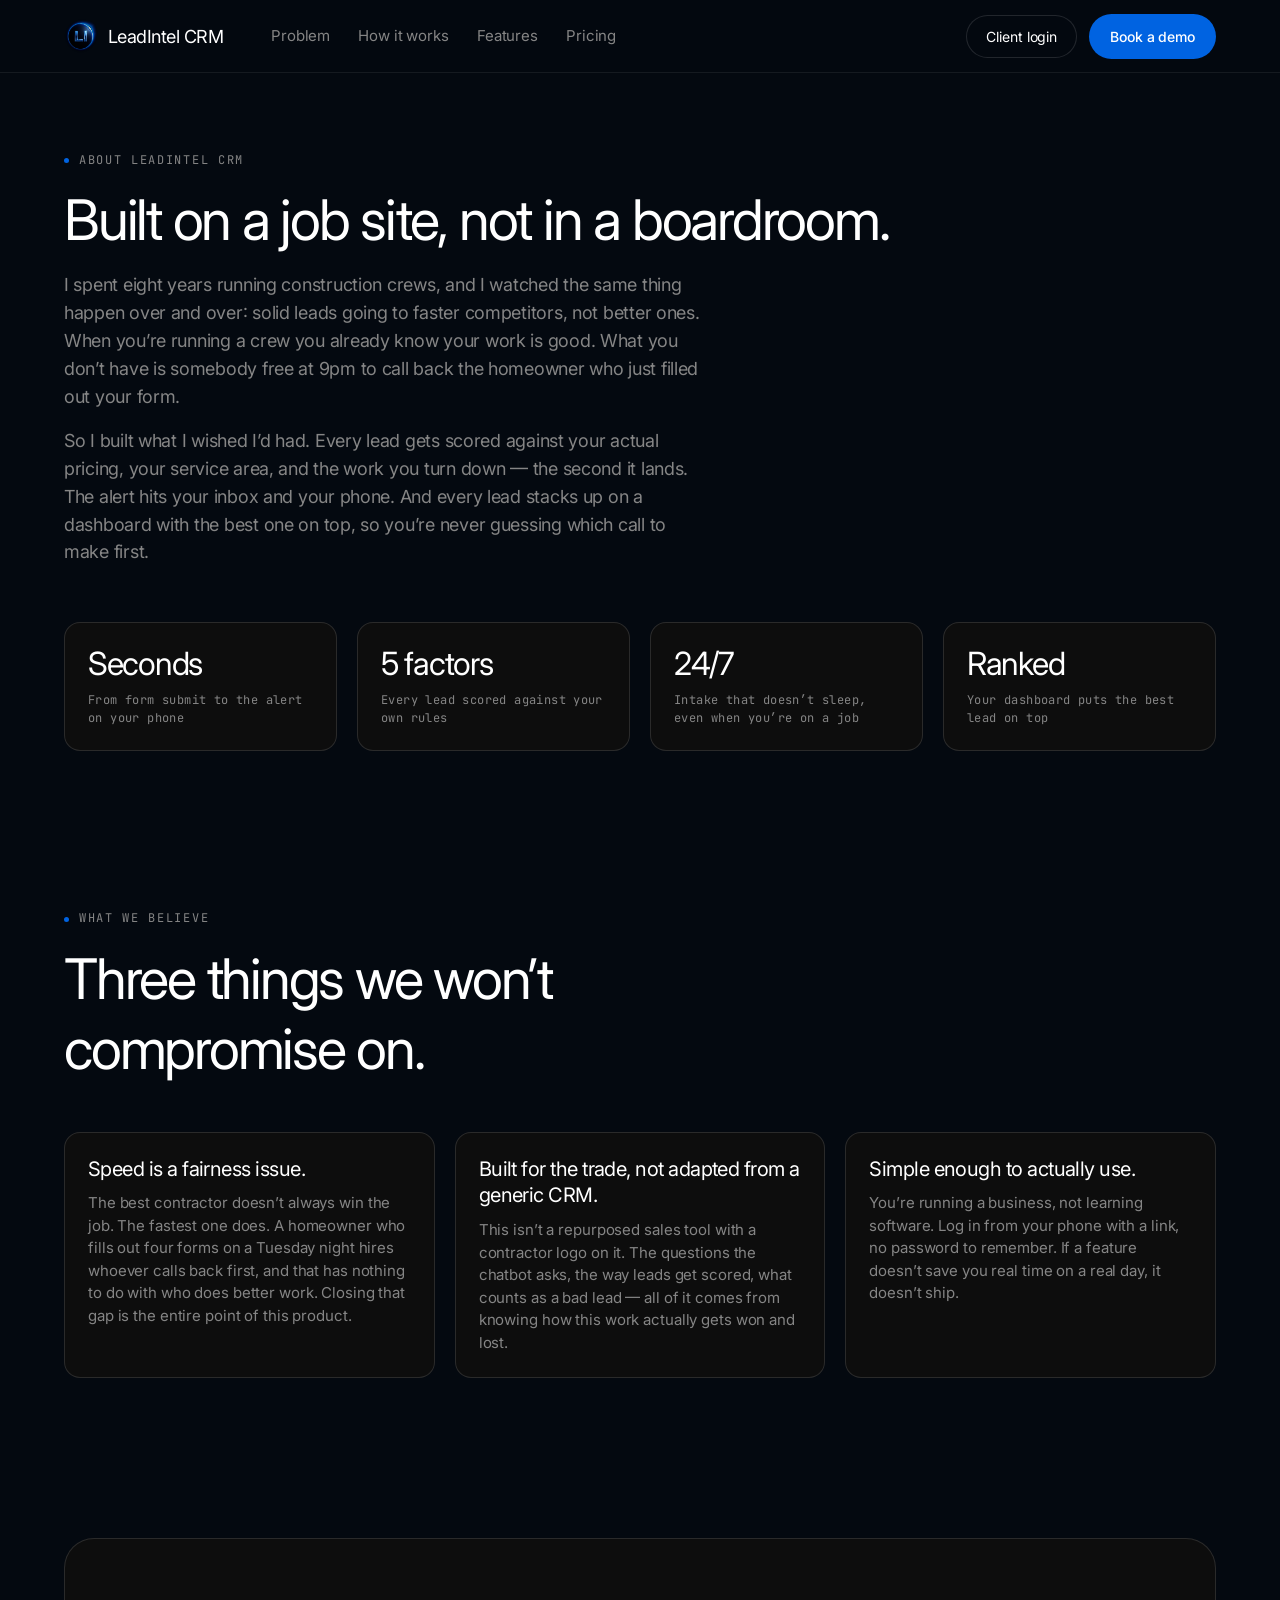
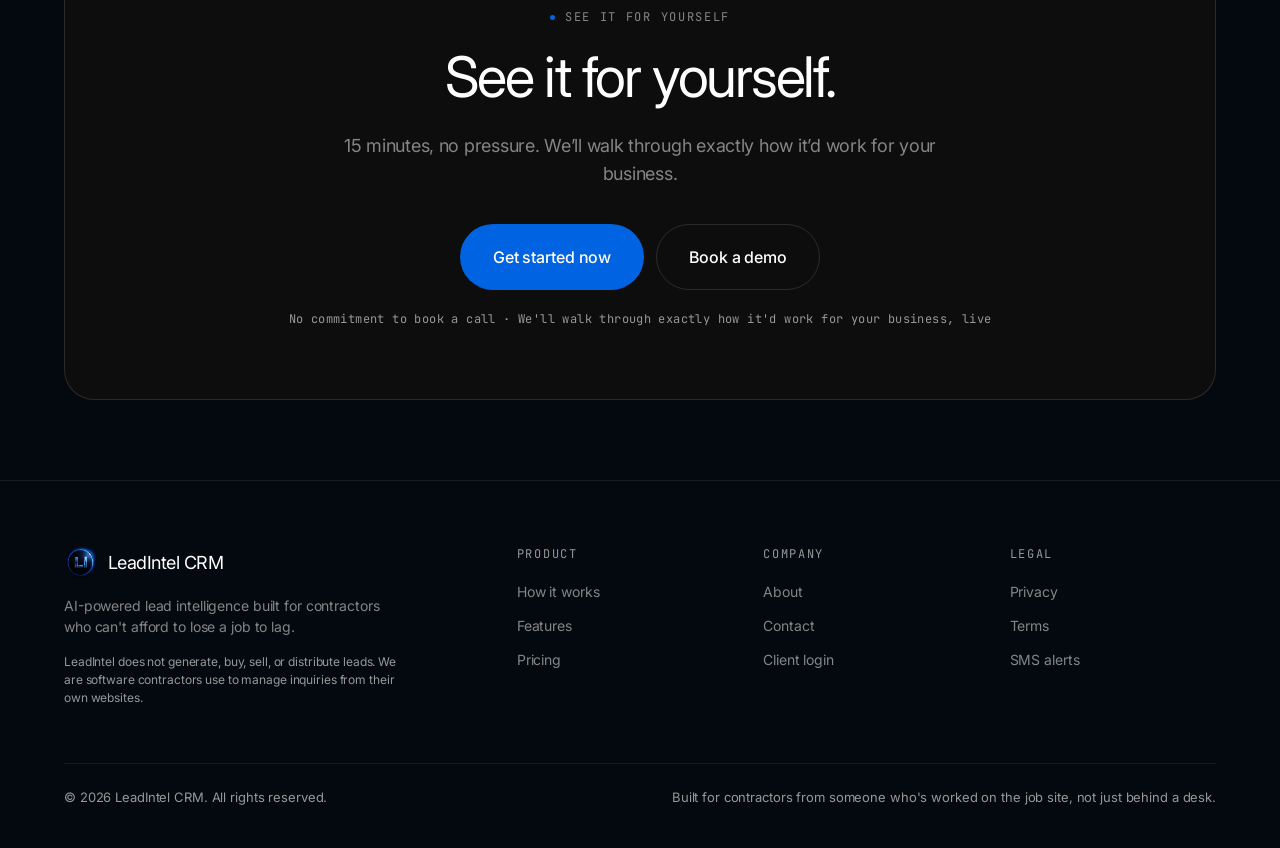
==== commit 6c452dcb: "Content: wordmark, pricing tiers, about rewrite, Stripe disclosure Content-only changes; no visual d" ====
--- a/about.html
+++ b/about.html
@@ -4,7 +4,7 @@
 <meta charset="utf-8">
 <meta name="viewport" content="width=device-width, initial-scale=1">
 <title>About | LeadIntel CRM</title>
-<meta name="description" content="LeadIntel CRM was built by a former construction foreman who watched good leads go to faster competitors.">
+<meta name="description" content="LeadIntel CRM was built by a former construction foreman who spent eight years watching good leads go to faster competitors, not better ones.">
 <meta name="theme-color" content="#040910">
 <link rel="icon" href="/favicon.ico" sizes="32x32">
 <link rel="icon" type="image/png" sizes="32x32" href="/assets/favicon-32.png">
@@ -23,7 +23,7 @@
   <div class="wrap header-inner">
     <a class="logo" href="index.html" aria-label="LeadIntel CRM home">
       <img class="logo-mark" src="assets/logo-mark-128.png" width="34" height="34" alt="" aria-hidden="true" decoding="async">
-      <span class="logo-word">LeadIntel</span>
+      <span class="logo-word">LeadIntel CRM</span>
     </a>
     <nav class="nav" aria-label="Primary">
       <a href="index.html#problem">Problem</a>
@@ -57,8 +57,8 @@
     <div class="wrap">
       <p class="eyebrow"><span class="dot"></span>About LeadIntel CRM</p>
       <h1 class="h-lg">Built on a job site, not in a boardroom.</h1>
-      <p class="lede">LeadIntel CRM was built by a former construction foreman who got tired of watching solid leads disappear to faster competitors, not better ones. Running a crew means you already know your work is good. What you don&rsquo;t always have is the time to call every lead back in the first five minutes, every time.</p>
-      <p class="lede" style="margin-top:16px;">So we built the thing that does it for you: AI-powered scoring and instant alerts, so the fastest response is always yours.</p>
+      <p class="lede">I spent eight years running construction crews, and I watched the same thing happen over and over: solid leads going to faster competitors, not better ones. When you&rsquo;re running a crew you already know your work is good. What you don&rsquo;t have is somebody free at 9pm to call back the homeowner who just filled out your form.</p>
+      <p class="lede" style="margin-top:16px;">So I built what I wished I&rsquo;d had. Every lead gets scored against your actual pricing, your service area, and the work you turn down &mdash; the second it lands. The alert hits your inbox and your phone. And every lead stacks up on a dashboard with the best one on top, so you&rsquo;re never guessing which call to make first.</p>
     </div>
   </section>
 
@@ -67,15 +67,19 @@
       <div class="stats">
         <div class="stat">
           <div class="stat-value">Seconds</div>
-          <div class="stat-label">From form submit to the alert in your inbox</div>
+          <div class="stat-label">From form submit to the alert on your phone</div>
+        </div>
+        <div class="stat">
+          <div class="stat-value">5 factors</div>
+          <div class="stat-label">Every lead scored against your own rules</div>
         </div>
         <div class="stat">
           <div class="stat-value">24/7</div>
-          <div class="stat-label">Lead intake never sleeps, even when you&rsquo;re on a job</div>
+          <div class="stat-label">Intake that doesn&rsquo;t sleep, even when you&rsquo;re on a job</div>
         </div>
         <div class="stat">
-          <div class="stat-value">1 system</div>
-          <div class="stat-label">Lead scoring, alerts, and customer replies, all in one place</div>
+          <div class="stat-value">Ranked</div>
+          <div class="stat-label">Your dashboard puts the best lead on top</div>
         </div>
       </div>
     </div>
@@ -90,15 +94,15 @@
       <div class="card-grid cols-3">
         <article class="card">
           <h3 class="h-sm">Speed is a fairness issue.</h3>
-          <p>Good work shouldn&rsquo;t lose to good work just because someone else called back ten minutes sooner. Leveling that playing field is the whole point of this product.</p>
+          <p>The best contractor doesn&rsquo;t always win the job. The fastest one does. A homeowner who fills out four forms on a Tuesday night hires whoever calls back first, and that has nothing to do with who does better work. Closing that gap is the entire point of this product.</p>
         </article>
         <article class="card">
           <h3 class="h-sm">Built for the trade, not adapted from a generic CRM.</h3>
-          <p>This isn&rsquo;t a repurposed sales tool. Every part of it, from the questions the chatbot asks to the way leads get scored, is built around how contracting work actually gets won and lost.</p>
+          <p>This isn&rsquo;t a repurposed sales tool with a contractor logo on it. The questions the chatbot asks, the way leads get scored, what counts as a bad lead &mdash; all of it comes from knowing how this work actually gets won and lost.</p>
         </article>
         <article class="card">
           <h3 class="h-sm">Simple enough to actually use.</h3>
-          <p>You&rsquo;re running a business, not learning new software. If a feature doesn&rsquo;t save you real time, it doesn&rsquo;t make it into the product.</p>
+          <p>You&rsquo;re running a business, not learning software. Log in from your phone with a link, no password to remember. If a feature doesn&rsquo;t save you real time on a real day, it doesn&rsquo;t ship.</p>
         </article>
       </div>
     </div>
@@ -127,7 +131,7 @@
       <div class="footer-brand">
         <a class="logo" href="index.html" aria-label="LeadIntel CRM home">
           <img class="logo-mark" src="assets/logo-mark-128.png" width="34" height="34" alt="" aria-hidden="true" decoding="async">
-          <span class="logo-word">LeadIntel</span>
+          <span class="logo-word">LeadIntel CRM</span>
         </a>
         <p>AI-powered lead intelligence built for contractors who can't afford to lose a job to lag.</p>
         <p class="disclaimer">LeadIntel does not generate, buy, sell, or distribute leads. We are software contractors use to manage inquiries from their own websites.</p>
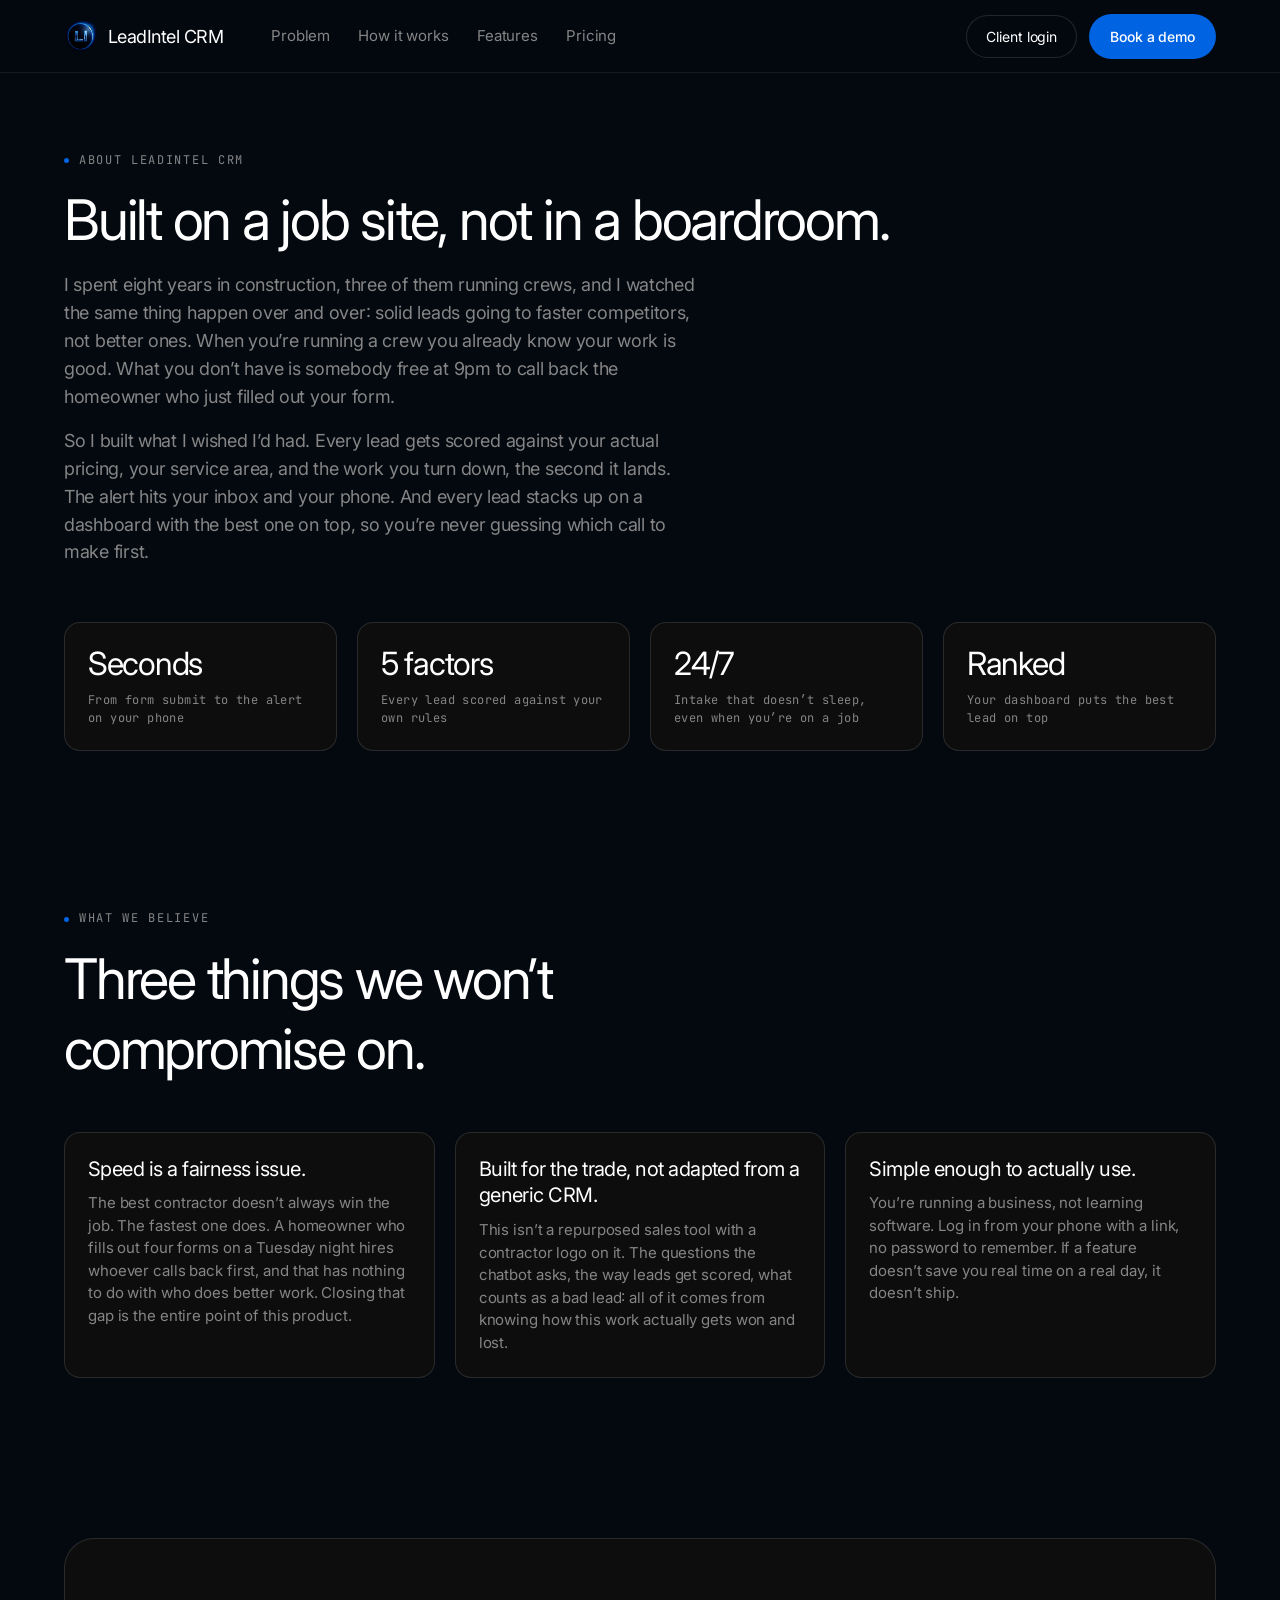
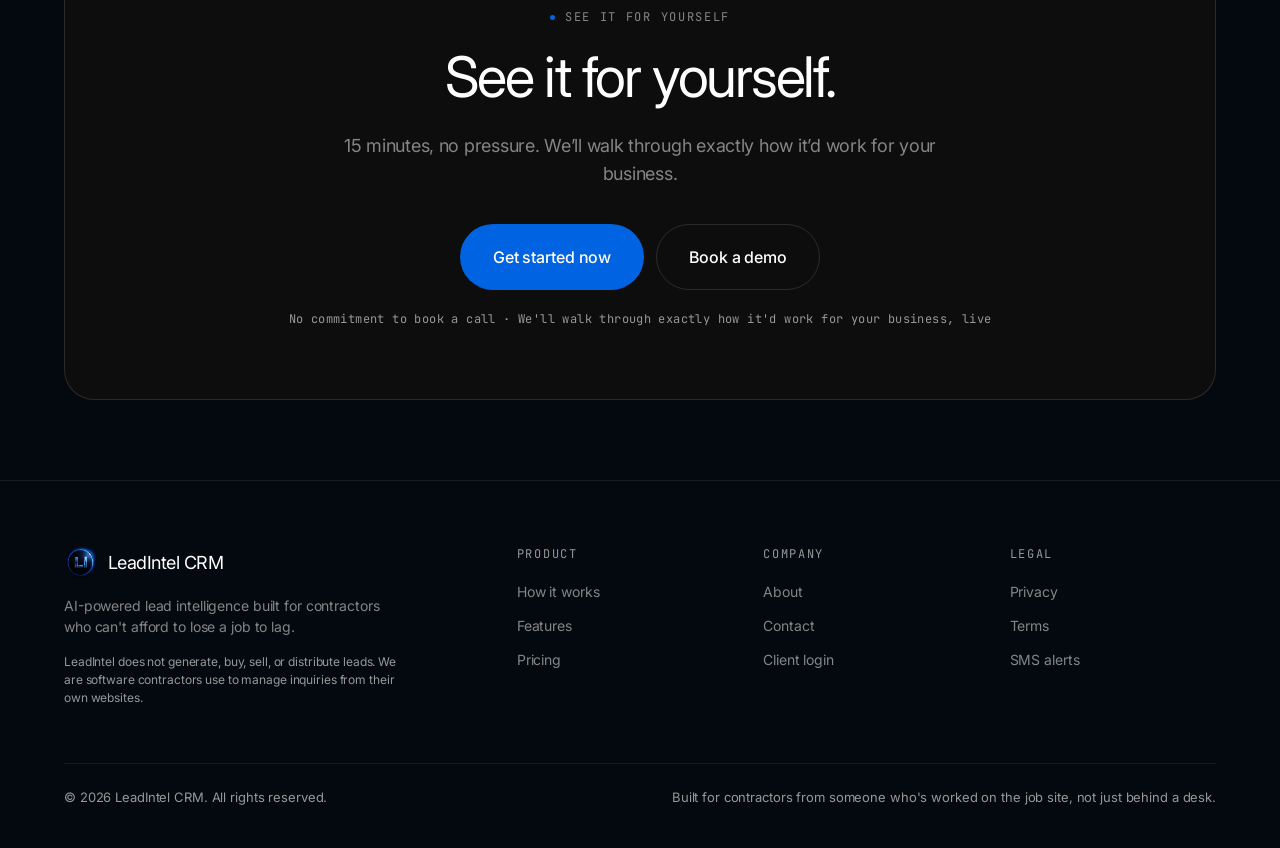
==== commit d36443f3: "Correct experience claim (8 yrs construction, 3 running crews); remove em-dashes from new copy Co-Au" ====
--- a/about.html
+++ b/about.html
@@ -4,7 +4,7 @@
 <meta charset="utf-8">
 <meta name="viewport" content="width=device-width, initial-scale=1">
 <title>About | LeadIntel CRM</title>
-<meta name="description" content="LeadIntel CRM was built by a former construction foreman who spent eight years watching good leads go to faster competitors, not better ones.">
+<meta name="description" content="LeadIntel CRM was built by a former construction foreman with eight years in the trade, watching good leads go to faster competitors, not better ones.">
 <meta name="theme-color" content="#040910">
 <link rel="icon" href="/favicon.ico" sizes="32x32">
 <link rel="icon" type="image/png" sizes="32x32" href="/assets/favicon-32.png">
@@ -57,8 +57,8 @@
     <div class="wrap">
       <p class="eyebrow"><span class="dot"></span>About LeadIntel CRM</p>
       <h1 class="h-lg">Built on a job site, not in a boardroom.</h1>
-      <p class="lede">I spent eight years running construction crews, and I watched the same thing happen over and over: solid leads going to faster competitors, not better ones. When you&rsquo;re running a crew you already know your work is good. What you don&rsquo;t have is somebody free at 9pm to call back the homeowner who just filled out your form.</p>
-      <p class="lede" style="margin-top:16px;">So I built what I wished I&rsquo;d had. Every lead gets scored against your actual pricing, your service area, and the work you turn down &mdash; the second it lands. The alert hits your inbox and your phone. And every lead stacks up on a dashboard with the best one on top, so you&rsquo;re never guessing which call to make first.</p>
+      <p class="lede">I spent eight years in construction, three of them running crews, and I watched the same thing happen over and over: solid leads going to faster competitors, not better ones. When you&rsquo;re running a crew you already know your work is good. What you don&rsquo;t have is somebody free at 9pm to call back the homeowner who just filled out your form.</p>
+      <p class="lede" style="margin-top:16px;">So I built what I wished I&rsquo;d had. Every lead gets scored against your actual pricing, your service area, and the work you turn down, the second it lands. The alert hits your inbox and your phone. And every lead stacks up on a dashboard with the best one on top, so you&rsquo;re never guessing which call to make first.</p>
     </div>
   </section>
 
@@ -98,7 +98,7 @@
         </article>
         <article class="card">
           <h3 class="h-sm">Built for the trade, not adapted from a generic CRM.</h3>
-          <p>This isn&rsquo;t a repurposed sales tool with a contractor logo on it. The questions the chatbot asks, the way leads get scored, what counts as a bad lead &mdash; all of it comes from knowing how this work actually gets won and lost.</p>
+          <p>This isn&rsquo;t a repurposed sales tool with a contractor logo on it. The questions the chatbot asks, the way leads get scored, what counts as a bad lead: all of it comes from knowing how this work actually gets won and lost.</p>
         </article>
         <article class="card">
           <h3 class="h-sm">Simple enough to actually use.</h3>
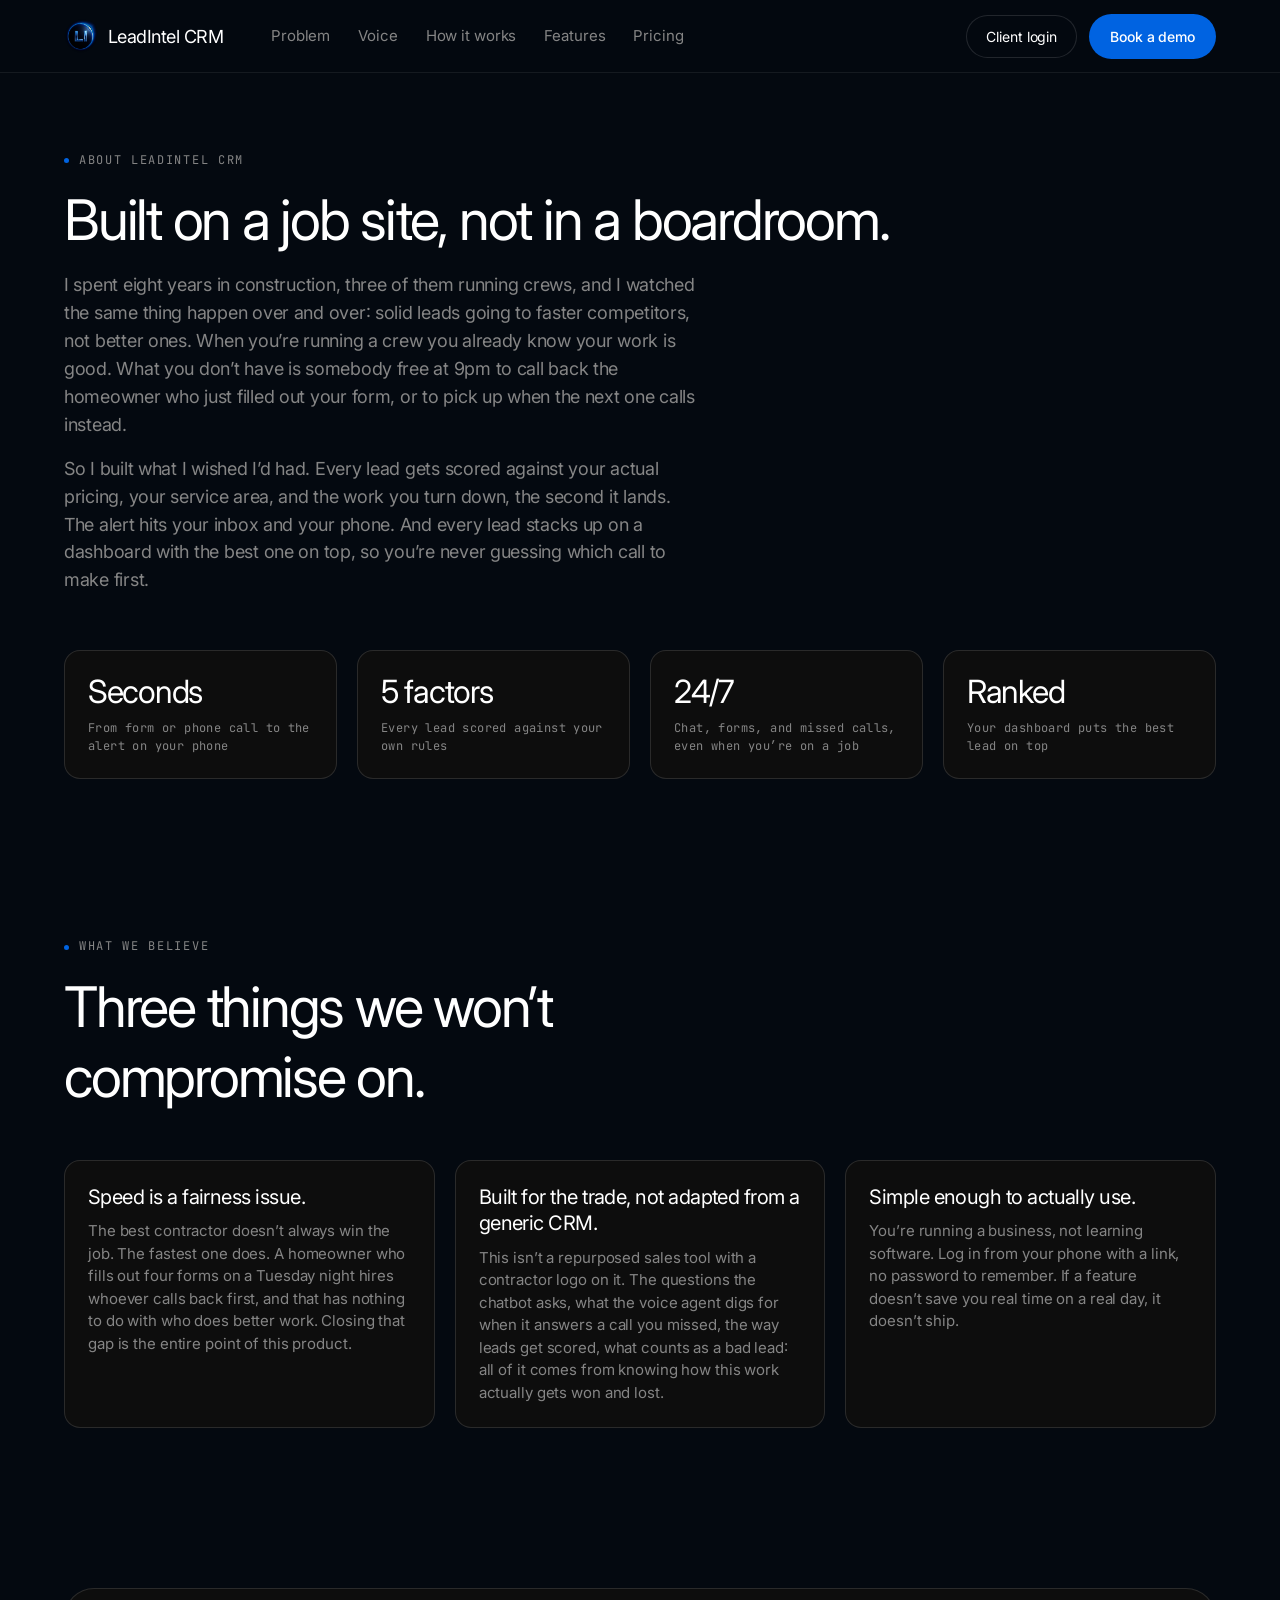
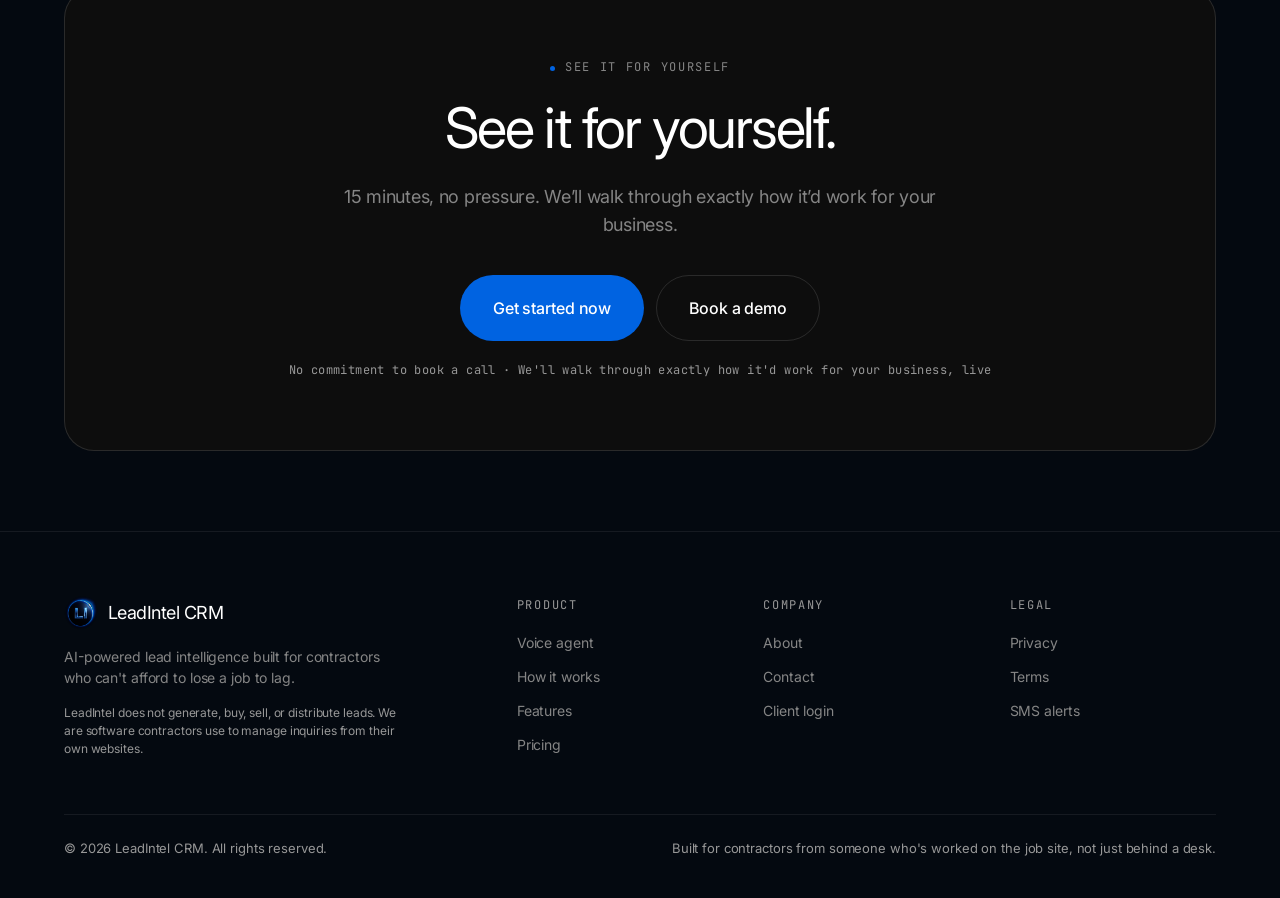
==== commit 5dc44590: "Launch the AI voice agent across marketing and legal pages Voice is now a first-class intake channel" ====
--- a/about.html
+++ b/about.html
@@ -27,6 +27,7 @@
     </a>
     <nav class="nav" aria-label="Primary">
       <a href="index.html#problem">Problem</a>
+      <a href="index.html#voice">Voice</a>
       <a href="index.html#how-it-works">How it works</a>
       <a href="index.html#features">Features</a>
       <a href="pricing.html">Pricing</a>
@@ -41,6 +42,7 @@
   </div>
   <div class="mobile-menu" id="mobileMenu">
     <a href="index.html#problem">Problem</a>
+    <a href="index.html#voice">Voice</a>
     <a href="index.html#how-it-works">How it works</a>
     <a href="index.html#features">Features</a>
     <a href="pricing.html">Pricing</a>
@@ -57,7 +59,7 @@
     <div class="wrap">
       <p class="eyebrow"><span class="dot"></span>About LeadIntel CRM</p>
       <h1 class="h-lg">Built on a job site, not in a boardroom.</h1>
-      <p class="lede">I spent eight years in construction, three of them running crews, and I watched the same thing happen over and over: solid leads going to faster competitors, not better ones. When you&rsquo;re running a crew you already know your work is good. What you don&rsquo;t have is somebody free at 9pm to call back the homeowner who just filled out your form.</p>
+      <p class="lede">I spent eight years in construction, three of them running crews, and I watched the same thing happen over and over: solid leads going to faster competitors, not better ones. When you&rsquo;re running a crew you already know your work is good. What you don&rsquo;t have is somebody free at 9pm to call back the homeowner who just filled out your form, or to pick up when the next one calls instead.</p>
       <p class="lede" style="margin-top:16px;">So I built what I wished I&rsquo;d had. Every lead gets scored against your actual pricing, your service area, and the work you turn down, the second it lands. The alert hits your inbox and your phone. And every lead stacks up on a dashboard with the best one on top, so you&rsquo;re never guessing which call to make first.</p>
     </div>
   </section>
@@ -67,7 +69,7 @@
       <div class="stats">
         <div class="stat">
           <div class="stat-value">Seconds</div>
-          <div class="stat-label">From form submit to the alert on your phone</div>
+          <div class="stat-label">From form or phone call to the alert on your phone</div>
         </div>
         <div class="stat">
           <div class="stat-value">5 factors</div>
@@ -75,7 +77,7 @@
         </div>
         <div class="stat">
           <div class="stat-value">24/7</div>
-          <div class="stat-label">Intake that doesn&rsquo;t sleep, even when you&rsquo;re on a job</div>
+          <div class="stat-label">Chat, forms, and missed calls, even when you&rsquo;re on a job</div>
         </div>
         <div class="stat">
           <div class="stat-value">Ranked</div>
@@ -98,7 +100,7 @@
         </article>
         <article class="card">
           <h3 class="h-sm">Built for the trade, not adapted from a generic CRM.</h3>
-          <p>This isn&rsquo;t a repurposed sales tool with a contractor logo on it. The questions the chatbot asks, the way leads get scored, what counts as a bad lead: all of it comes from knowing how this work actually gets won and lost.</p>
+          <p>This isn&rsquo;t a repurposed sales tool with a contractor logo on it. The questions the chatbot asks, what the voice agent digs for when it answers a call you missed, the way leads get scored, what counts as a bad lead: all of it comes from knowing how this work actually gets won and lost.</p>
         </article>
         <article class="card">
           <h3 class="h-sm">Simple enough to actually use.</h3>
@@ -139,6 +141,7 @@
       <div class="footer-col">
         <h4>Product</h4>
         <ul>
+          <li><a href="index.html#voice">Voice agent</a></li>
           <li><a href="index.html#how-it-works">How it works</a></li>
           <li><a href="index.html#features">Features</a></li>
           <li><a href="pricing.html">Pricing</a></li>
--- a/assets/styles.css
+++ b/assets/styles.css
@@ -11,6 +11,11 @@
   --fog: #8c8c8c;
   --smoke: #979797;
   --paper: #ffffff;
+
+  /* lead-priority pills */
+  --priority-hot: #ff0000;
+  --priority-warm: #ffa53d;
+  --priority-cold: #5aa9f0;
 
   --edge: rgba(255, 255, 255, 0.12);
   --edge-soft: rgba(255, 255, 255, 0.07);
@@ -300,9 +305,11 @@
   white-space: nowrap;
   flex: none;
 }
-.pill-hot { background: var(--signal-blue); color: var(--paper); }
-.pill-warm { background: var(--steel); color: var(--paper); }
-.pill-cold { background: var(--graphite); color: var(--ash); box-shadow: var(--inset); }
+/* Priority by hue. Text is obsidian, not paper: at 12px white fails WCAG AA
+   on all three (4.00 / 1.96 / 2.51); obsidian passes (4.99 / 10.18 / 7.96). */
+.pill-hot { background: var(--priority-hot); color: var(--obsidian); }
+.pill-warm { background: var(--priority-warm); color: var(--obsidian); }
+.pill-cold { background: var(--priority-cold); color: var(--obsidian); }
 .pill-scoring { background: var(--iron); color: var(--smoke); }
 
 .panel-foot {
@@ -339,6 +346,18 @@
 
 /* — problem stages — */
 
+/* A scenario is one 4-stage story. #problem runs two of them back to back,
+   so the stage grid is scoped per scenario: .stage:first-child below picks
+   out stage 01 of each story, not just the first on the page. */
+.scenario + .scenario { margin-top: 56px; }
+.scenario-head {
+  display: flex;
+  align-items: baseline;
+  gap: 18px;
+  flex-wrap: wrap;
+  margin-bottom: 24px;
+}
+
 .stages { display: grid; grid-template-columns: repeat(4, minmax(0, 1fr)); gap: 20px; }
 
 .stage {
@@ -357,6 +376,15 @@
 .stage-state .dot { display: inline-block; width: 5px; height: 5px; border-radius: 50%; background: var(--smoke); margin-right: 8px; vertical-align: middle; }
 .stage:first-child .stage-state .dot { background: var(--signal-blue); }
 .stage:first-child .stage-state { color: var(--paper); }
+
+/* — two-column section body (copy beside a product panel) — */
+
+.split {
+  display: grid;
+  grid-template-columns: minmax(0, 1fr) minmax(0, 1fr);
+  gap: 60px;
+  align-items: start;
+}
 
 .pullquote {
   margin: 40px 0 0;
@@ -472,6 +500,7 @@
 
 @media (max-width: 980px) {
   .hero-grid { grid-template-columns: minmax(0, 1fr); gap: 44px; }
+  .split { grid-template-columns: minmax(0, 1fr); gap: 24px; }
   .stats { grid-template-columns: repeat(2, minmax(0, 1fr)); }
   .stages { grid-template-columns: repeat(2, minmax(0, 1fr)); }
   .features { grid-template-columns: repeat(2, minmax(0, 1fr)); }
